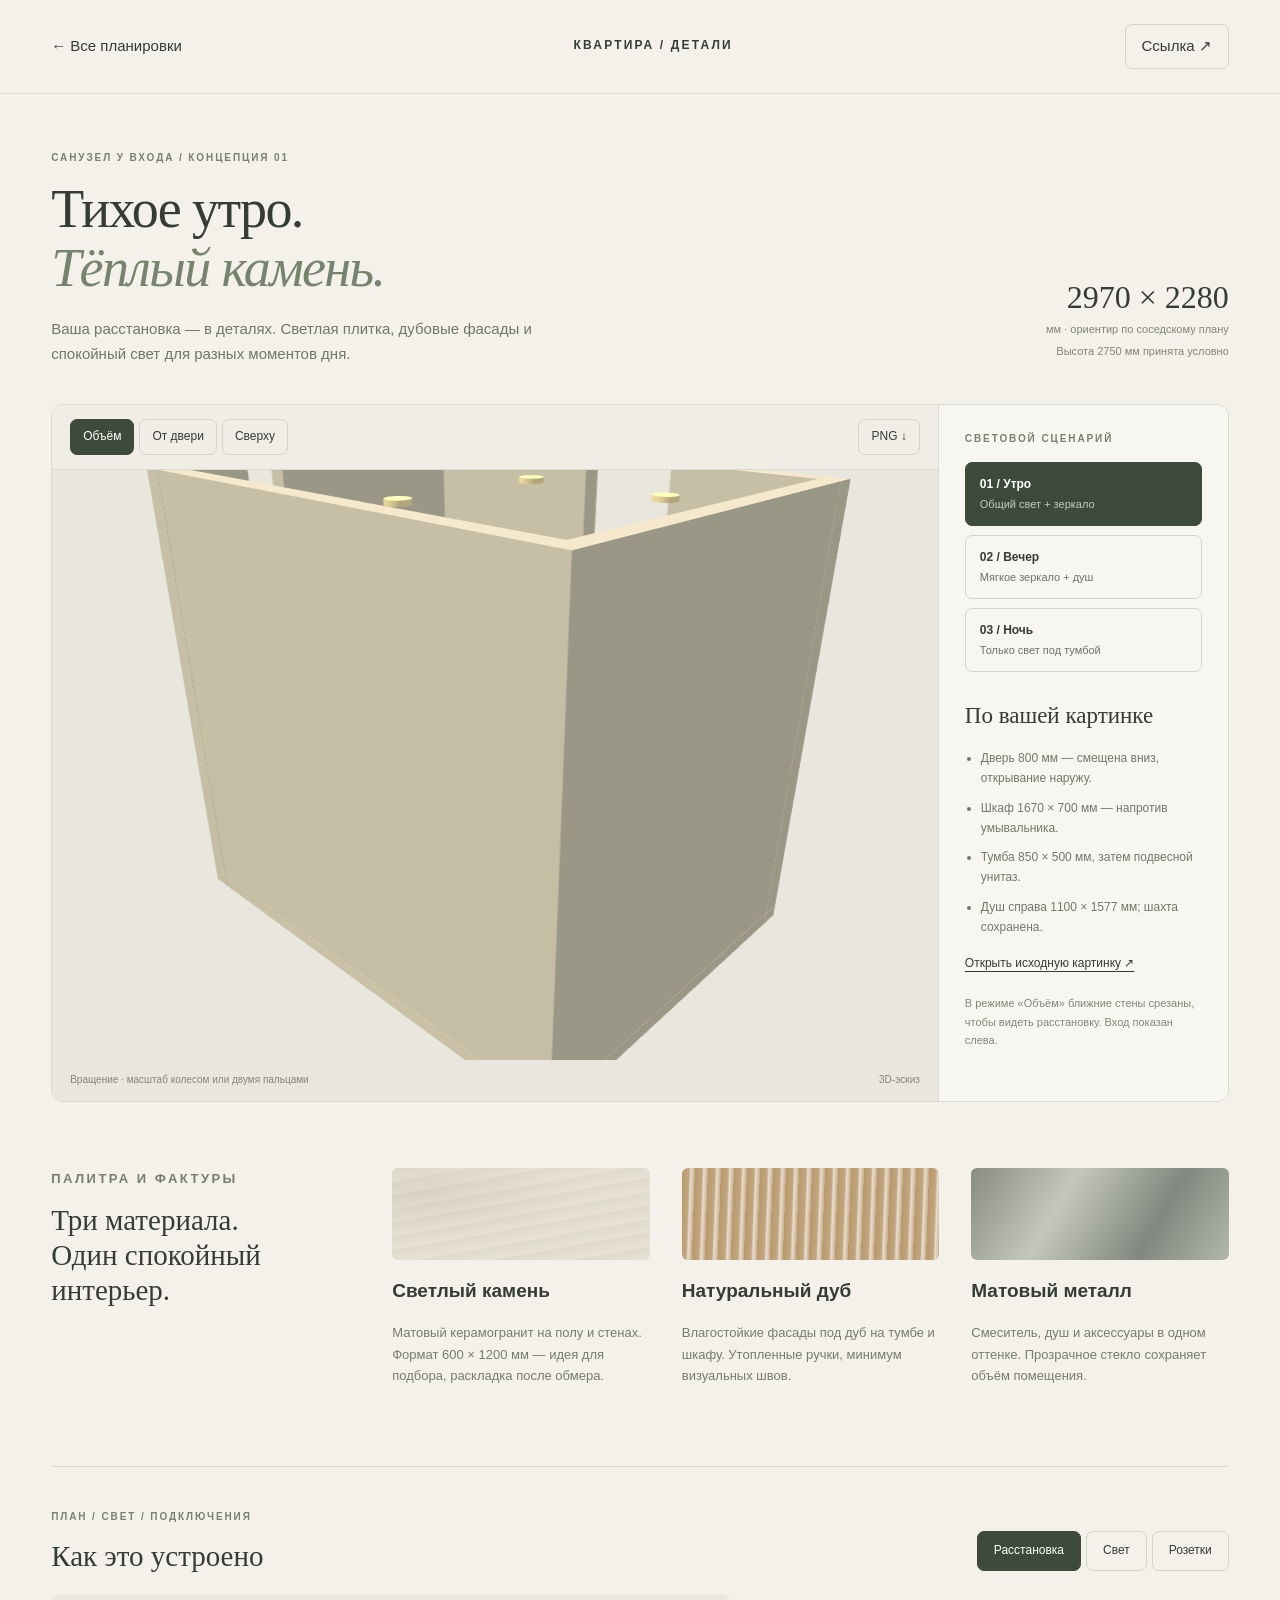
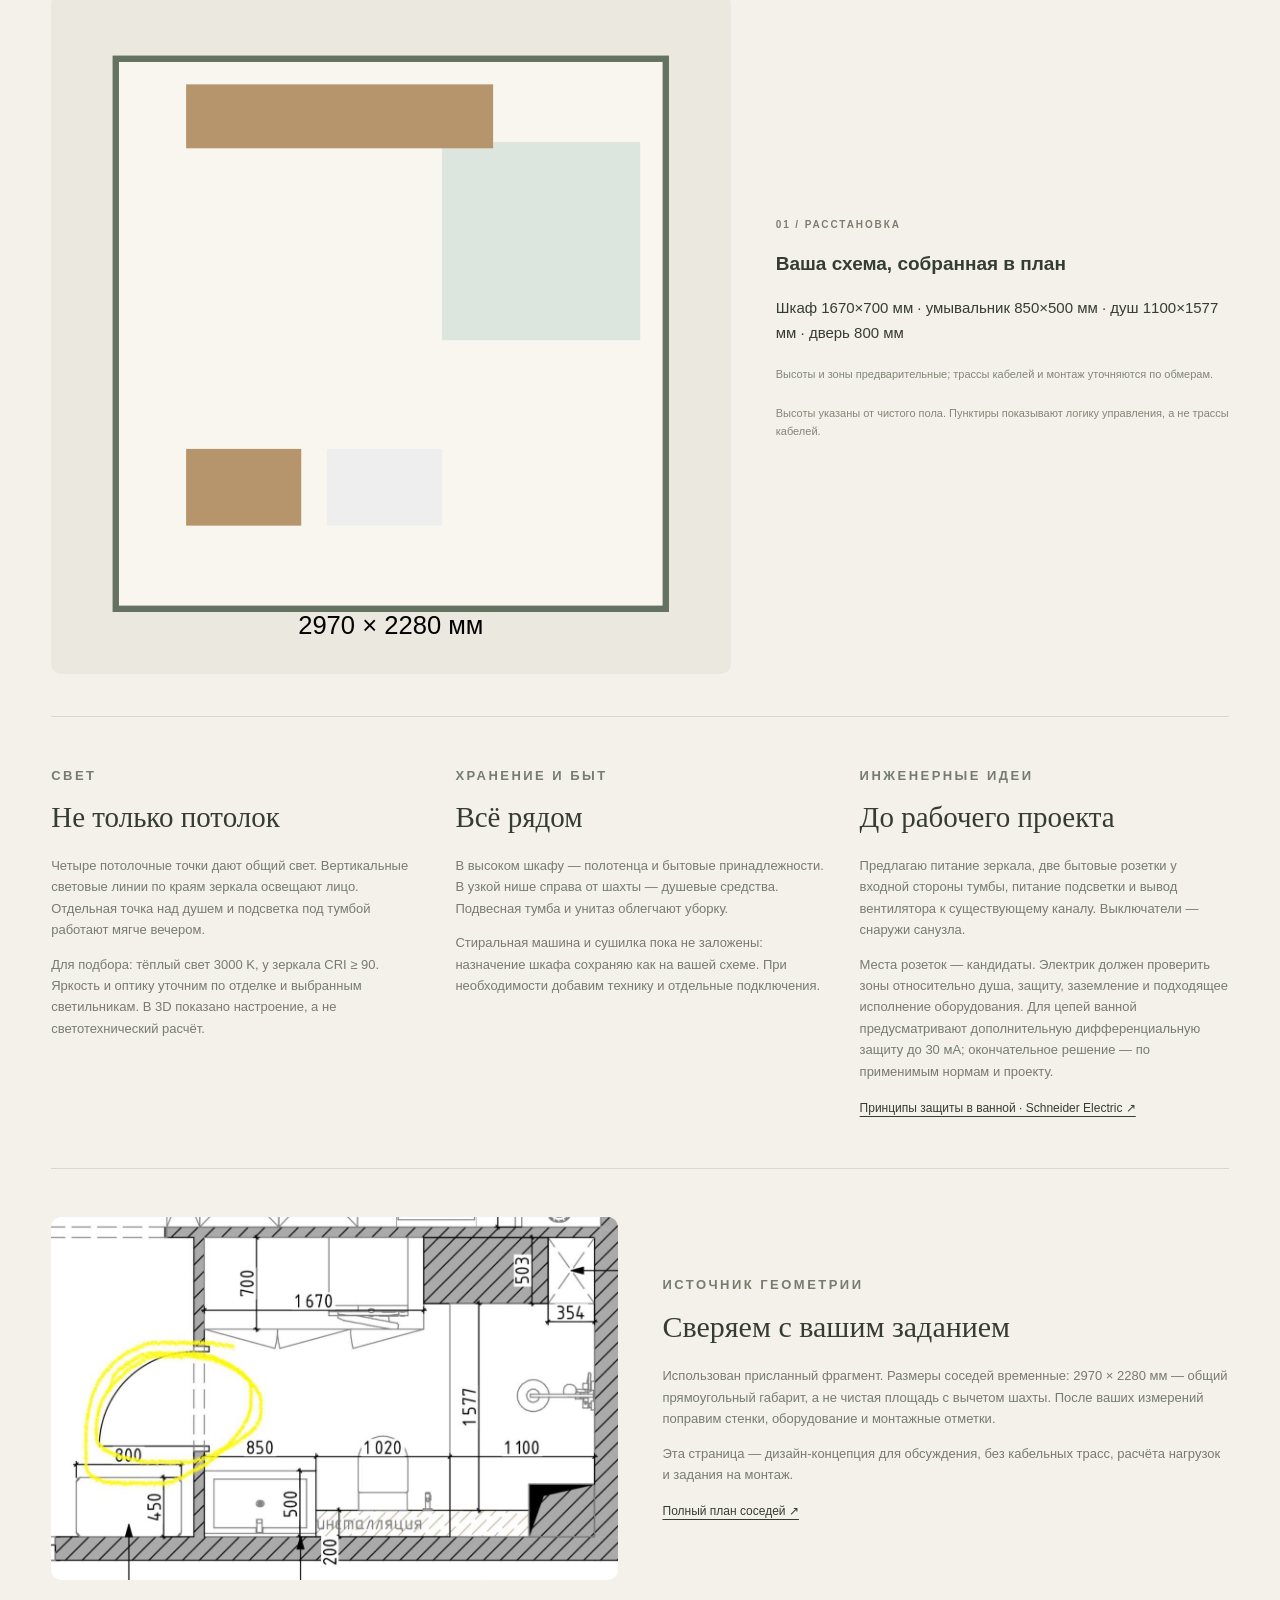
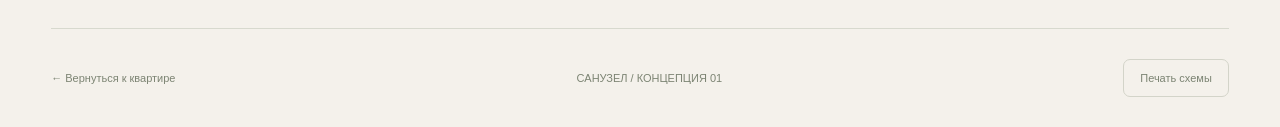
==== bathroom.html @ fef01560 "Add dedicated bathroom design and electrical concept page" ====
<!doctype html>
<html lang="ru"><head><meta charset="utf-8"><meta name="viewport" content="width=device-width,initial-scale=1"><meta name="theme-color" content="#eeeae2"><title>Санузел — дизайн и инженерные идеи</title><link rel="icon" href="assets/favicon.svg"><link rel="stylesheet" href="bathroom.css?v=1"><script type="importmap">{"imports":{"three":"./vendor/three.module.js"}}</script></head>
<body><header><a href="index.html?v=5">← Все планировки</a><a class="brand" href="bathroom.html">КВАРТИРА / ДЕТАЛИ</a><button id="share">Ссылка ↗</button></header>
<main><section class="intro"><div><p class="eyebrow">САНУЗЕЛ У ВХОДА / КОНЦЕПЦИЯ 01</p><h1>Тихое утро.<br><em>Тёплый камень.</em></h1><p class="lead">Ваша расстановка — в деталях. Светлая плитка, дубовые фасады и спокойный свет для разных моментов дня.</p></div><div class="dimensions"><strong>2970 × 2280</strong><span>мм · ориентир по соседскому плану</span><small>Высота 2750 мм принята условно</small></div></section>
<section class="studio"><div class="visual"><div class="toolbar" role="group" aria-label="Ракурс санузла"><button data-camera="iso" aria-pressed="true">Объём</button><button data-camera="door" aria-pressed="false">От двери</button><button data-camera="top" aria-pressed="false">Сверху</button><button id="snapshot">PNG ↓</button></div><div id="bath-viewer" aria-label="Интерактивная 3D-модель санузла"><p id="loading">Собираем санузел…</p></div><div class="viewer-foot"><span>Вращение · масштаб колесом или двумя пальцами</span><span>3D-эскиз</span></div></div><aside><p class="eyebrow">СВЕТОВОЙ СЦЕНАРИЙ</p><div class="scene-buttons" role="group" aria-label="Сценарий освещения"><button data-light="day" aria-pressed="true"><b>01 / Утро</b><span>Общий свет + зеркало</span></button><button data-light="relax" aria-pressed="false"><b>02 / Вечер</b><span>Мягкое зеркало + душ</span></button><button data-light="night" aria-pressed="false"><b>03 / Ночь</b><span>Только свет под тумбой</span></button></div><h2>По вашей картинке</h2><ul><li>Дверь 800 мм — смещена вниз, открывание наружу.</li><li>Шкаф 1670 × 700 мм — напротив умывальника.</li><li>Тумба 850 × 500 мм, затем подвесной унитаз.</li><li>Душ справа 1100 × 1577 мм; шахта сохранена.</li></ul><a class="text-link" href="assets/shower-reference.jpg" target="_blank" rel="noreferrer">Открыть исходную картинку ↗</a><p class="note">В режиме «Объём» ближние стены срезаны, чтобы видеть расстановку. Вход показан слева.</p></aside></section>
<section class="materials"><div><p class="eyebrow">ПАЛИТРА И ФАКТУРЫ</p><h2>Три материала.<br>Один спокойный интерьер.</h2></div><article><i class="swatch stone"></i><h3>Светлый камень</h3><p>Матовый керамогранит на полу и стенах. Формат 600 × 1200 мм — идея для подбора, раскладка после обмера.</p></article><article><i class="swatch oak"></i><h3>Натуральный дуб</h3><p>Влагостойкие фасады под дуб на тумбе и шкафу. Утопленные ручки, минимум визуальных швов.</p></article><article><i class="swatch metal"></i><h3>Матовый металл</h3><p>Смеситель, душ и аксессуары в одном оттенке. Прозрачное стекло сохраняет объём помещения.</p></article></section>
<section class="drawing-section"><div class="section-head"><div><p class="eyebrow">ПЛАН / СВЕТ / ПОДКЛЮЧЕНИЯ</p><h2>Как это устроено</h2></div><div class="tabs" role="group" aria-label="Слой плана"><button data-layer="layout" aria-pressed="true">Расстановка</button><button data-layer="light" aria-pressed="false">Свет</button><button data-layer="power" aria-pressed="false">Розетки</button></div></div><div class="drawing-grid"><div id="plan" class="plan"></div><div><p class="eyebrow" id="layer-kicker"></p><h3 id="layer-title"></h3><div id="layer-content"></div><p class="note">Высоты указаны от чистого пола. Пунктиры показывают логику управления, а не трассы кабелей.</p></div></div></section>
<section class="details-grid"><article><p class="eyebrow">СВЕТ</p><h2>Не только потолок</h2><p>Четыре потолочные точки дают общий свет. Вертикальные световые линии по краям зеркала освещают лицо. Отдельная точка над душем и подсветка под тумбой работают мягче вечером.</p><p>Для подбора: тёплый свет 3000 K, у зеркала CRI ≥ 90. Яркость и оптику уточним по отделке и выбранным светильникам. В 3D показано настроение, а не светотехнический расчёт.</p></article><article><p class="eyebrow">ХРАНЕНИЕ И БЫТ</p><h2>Всё рядом</h2><p>В высоком шкафу — полотенца и бытовые принадлежности. В узкой нише справа от шахты — душевые средства. Подвесная тумба и унитаз облегчают уборку.</p><p>Стиральная машина и сушилка пока не заложены: назначение шкафа сохраняю как на вашей схеме. При необходимости добавим технику и отдельные подключения.</p></article><article><p class="eyebrow">ИНЖЕНЕРНЫЕ ИДЕИ</p><h2>До рабочего проекта</h2><p>Предлагаю питание зеркала, две бытовые розетки у входной стороны тумбы, питание подсветки и вывод вентилятора к существующему каналу. Выключатели — снаружи санузла.</p><p>Места розеток — кандидаты. Электрик должен проверить зоны относительно душа, защиту, заземление и подходящее исполнение оборудования. Для цепей ванной предусматривают дополнительную дифференциальную защиту до 30 мА; окончательное решение — по применимым нормам и проекту.</p><a class="text-link" href="https://www.electrical-installation.org/enwiki/Bathroom_electrical_installation" target="_blank" rel="noreferrer">Принципы защиты в ванной · Schneider Electric ↗</a></article></section>
<section class="source"><img src="assets/shower-reference.jpg" alt="Исходная схема санузла с дверью слева и душем справа"><div><p class="eyebrow">ИСТОЧНИК ГЕОМЕТРИИ</p><h2>Сверяем с вашим заданием</h2><p>Использован присланный фрагмент. Размеры соседей временные: 2970 × 2280 мм — общий прямоугольный габарит, а не чистая площадь с вычетом шахты. После ваших измерений поправим стенки, оборудование и монтажные отметки.</p><p>Эта страница — дизайн-концепция для обсуждения, без кабельных трасс, расчёта нагрузок и задания на монтаж.</p><a class="text-link" href="assets/neighbour-plan.jpg" target="_blank" rel="noreferrer">Полный план соседей ↗</a></div></section>
<footer><a href="index.html?v=5">← Вернуться к квартире</a><span>САНУЗЕЛ / КОНЦЕПЦИЯ 01</span><button id="print">Печать схемы</button></footer></main><div id="status" role="status"></div><script type="module" src="bathroom.js?v=1"></script></body></html>
---- bathroom.css ----
*{box-sizing:border-box}body{margin:0;background:#f4f1eb;color:#353c34;font:15px/1.65 -apple-system,BlinkMacSystemFont,"Segoe UI",sans-serif}a{color:inherit;text-decoration:none}button{font:inherit;color:inherit;cursor:pointer;border:1px solid #d3d4c9;background:transparent;border-radius:7px;padding:9px 16px}button:hover,a:hover{color:#6f7e59}button[aria-pressed=true]{background:#3d4b3b;color:#fff;border-color:#3d4b3b}button:focus-visible,a:focus-visible{outline:3px solid #a99758;outline-offset:3px}header{padding:24px 4%;display:flex;justify-content:space-between;align-items:center;border-bottom:1px solid #ddded4;gap:14px}.brand{letter-spacing:.18em;font-size:12px;font-weight:700}main{max-width:1500px;margin:auto;padding:0 4%}.intro{display:flex;justify-content:space-between;align-items:end;padding:56px 0 38px;gap:32px}.eyebrow{font-size:10px;letter-spacing:.19em;font-weight:650;color:#7a806f;margin:0 0 14px}h1{font:54px/1.08 Georgia,serif;margin:0 0 20px;letter-spacing:-.03em}h1 em{font-weight:400;color:#76836d}h2{font:29px/1.2 Georgia,serif;margin:0 0 20px}h3{font-size:19px;line-height:1.3}.lead{max-width:540px;color:#71766b;margin:0}.dimensions{display:grid;text-align:right;gap:4px;padding-bottom:6px}.dimensions strong{font:32px Georgia,serif}.dimensions span,.dimensions small{color:#818575;font-size:11px}.studio{display:grid;grid-template-columns:minmax(0,1fr) 290px;border:1px solid #d8dbd0;border-radius:12px;overflow:hidden}.visual{min-width:0;background:#e9e6de}.toolbar{display:flex;gap:5px;padding:14px 18px;background:#efede6;border-bottom:1px solid #d8dbd0}.toolbar button{font-size:12px;padding:7px 12px}.toolbar button:last-child{margin-left:auto}#bath-viewer{height:590px;position:relative;touch-action:none}#bath-viewer canvas{width:100%;height:100%;display:block}#loading{position:absolute;inset:40% 0;text-align:center;color:#7d8173}.viewer-foot{padding:12px 18px;display:flex;justify-content:space-between;gap:15px;color:#828776;font-size:10px}aside{padding:26px;background:#f8f6f0;border-left:1px solid #d8dbd0}aside h2{font-size:23px;margin-top:30px}aside ul{padding-left:16px;font-size:12px;color:#717969}aside li{margin-bottom:10px}.scene-buttons{display:grid;gap:9px}.scene-buttons button{text-align:left;display:grid;font-size:11px;padding:12px 14px}.scene-buttons b{font-size:12px}.scene-buttons span{opacity:.7}.text-link{font-size:12px;text-decoration:underline;text-underline-offset:4px}.note{font-size:11px;color:#828777;margin-top:20px}.materials{display:grid;grid-template-columns:1.2fr repeat(3,1fr);gap:32px;padding:66px 0}.materials p,.details-grid p,.source p{color:#767c6e;font-size:13px}.swatch{display:block;height:92px;border-radius:6px}.stone{background:radial-gradient(ellipse at 10% 30%,#b5b09d33,transparent 50%),repeating-linear-gradient(170deg,#ded9ca 0,#e7e2d5 13px,#dedace 15px,#e7e2d5 27px)}.oak{background:repeating-linear-gradient(92deg,#b9986e,#c2a67e 7px,#ae8b6330 9px,#c9ae88 13px)}.metal{background:linear-gradient(120deg,#878b82,#c4c7bc 35%,#82887f 70%,#b3b7ac)}.section-head{display:flex;justify-content:space-between;align-items:center;gap:24px}.tabs{display:flex;gap:5px}.tabs button{font-size:12px}.drawing-section{border-top:1px solid #d7d9ce;padding:42px 0}.drawing-grid{display:grid;grid-template-columns:minmax(0,1.5fr) 1fr;gap:45px;align-items:center}.plan{background:#ebe8df;border-radius:10px;padding:20px}.plan svg{width:100%;height:auto;display:block}.point-list{list-style:none;padding:0}.point-list li{padding:12px 0;border-bottom:1px solid #dddcd2;font-size:12px}.point-list b{display:block;font-size:13px}.point-list small{color:#7e8575}.details-grid{display:grid;grid-template-columns:repeat(3,1fr);gap:35px;border-top:1px solid #d7d9ce;padding:48px 0}.source{display:grid;grid-template-columns:1fr 1fr;gap:45px;border-top:1px solid #d7d9ce;padding:48px 0;align-items:center}.source img{width:100%;border-radius:10px}.source h2{font-size:30px}footer{display:flex;justify-content:space-between;gap:20px;align-items:center;border-top:1px solid #d7d9ce;padding:30px 0;font-size:11px;color:#7c8473}#status{position:fixed;bottom:22px;left:50%;transform:translateX(-50%);background:#354831;color:white;padding:10px 20px;border-radius:7px;display:none;z-index:20}#status.show{display:block}@media(min-width:1450px){#bath-viewer{height:650px}}@media(max-width:950px){.studio{grid-template-columns:1fr}aside{border-left:0;border-top:1px solid #d8dbd0}.scene-buttons{grid-template-columns:repeat(3,1fr)}aside ul{columns:2}#bath-viewer{height:500px}.materials{grid-template-columns:repeat(3,1fr)}.materials>div{grid-column:1/-1}.drawing-grid{grid-template-columns:1fr;gap:22px}.details-grid{grid-template-columns:1fr}.source{gap:25px}.dimensions strong{font-size:25px}}@media(max-width:580px){header{padding:16px 5%;font-size:11px}.brand{display:none}main{padding:0 5%}.intro{display:block;padding:32px 0}h1{font-size:43px}.dimensions{text-align:left;margin-top:24px}.dimensions strong{font-size:25px}#bath-viewer{height:400px}.toolbar{padding:10px 8px;gap:4px}.toolbar button{padding:7px 9px;font-size:11px}.viewer-foot span:last-child{display:none}aside{padding:20px}.scene-buttons{gap:5px}.scene-buttons button{padding:10px 7px}.scene-buttons b{font-size:11px}.scene-buttons span{font-size:9px}aside ul{columns:1}.materials{grid-template-columns:1fr;gap:15px;padding:38px 0}.materials article{display:grid;grid-template-columns:90px 1fr;gap:0 16px}.swatch{grid-row:span 2;height:110px}.materials h3{margin:0}.materials article p{margin-top:6px}.section-head{display:block}.tabs{margin-bottom:22px}.plan{padding:0}.source{grid-template-columns:1fr}footer{flex-wrap:wrap}.details-grid{padding:30px 0}h2{font-size:27px}}@media print{header,.studio,.materials,.source,footer,.intro,.details-grid,.tabs{display:none}.drawing-section{border:0;padding:0}.drawing-grid{grid-template-columns:1fr 1fr;gap:20px}.plan{background:white}body{background:white}.section-head h2{font-size:22px}}
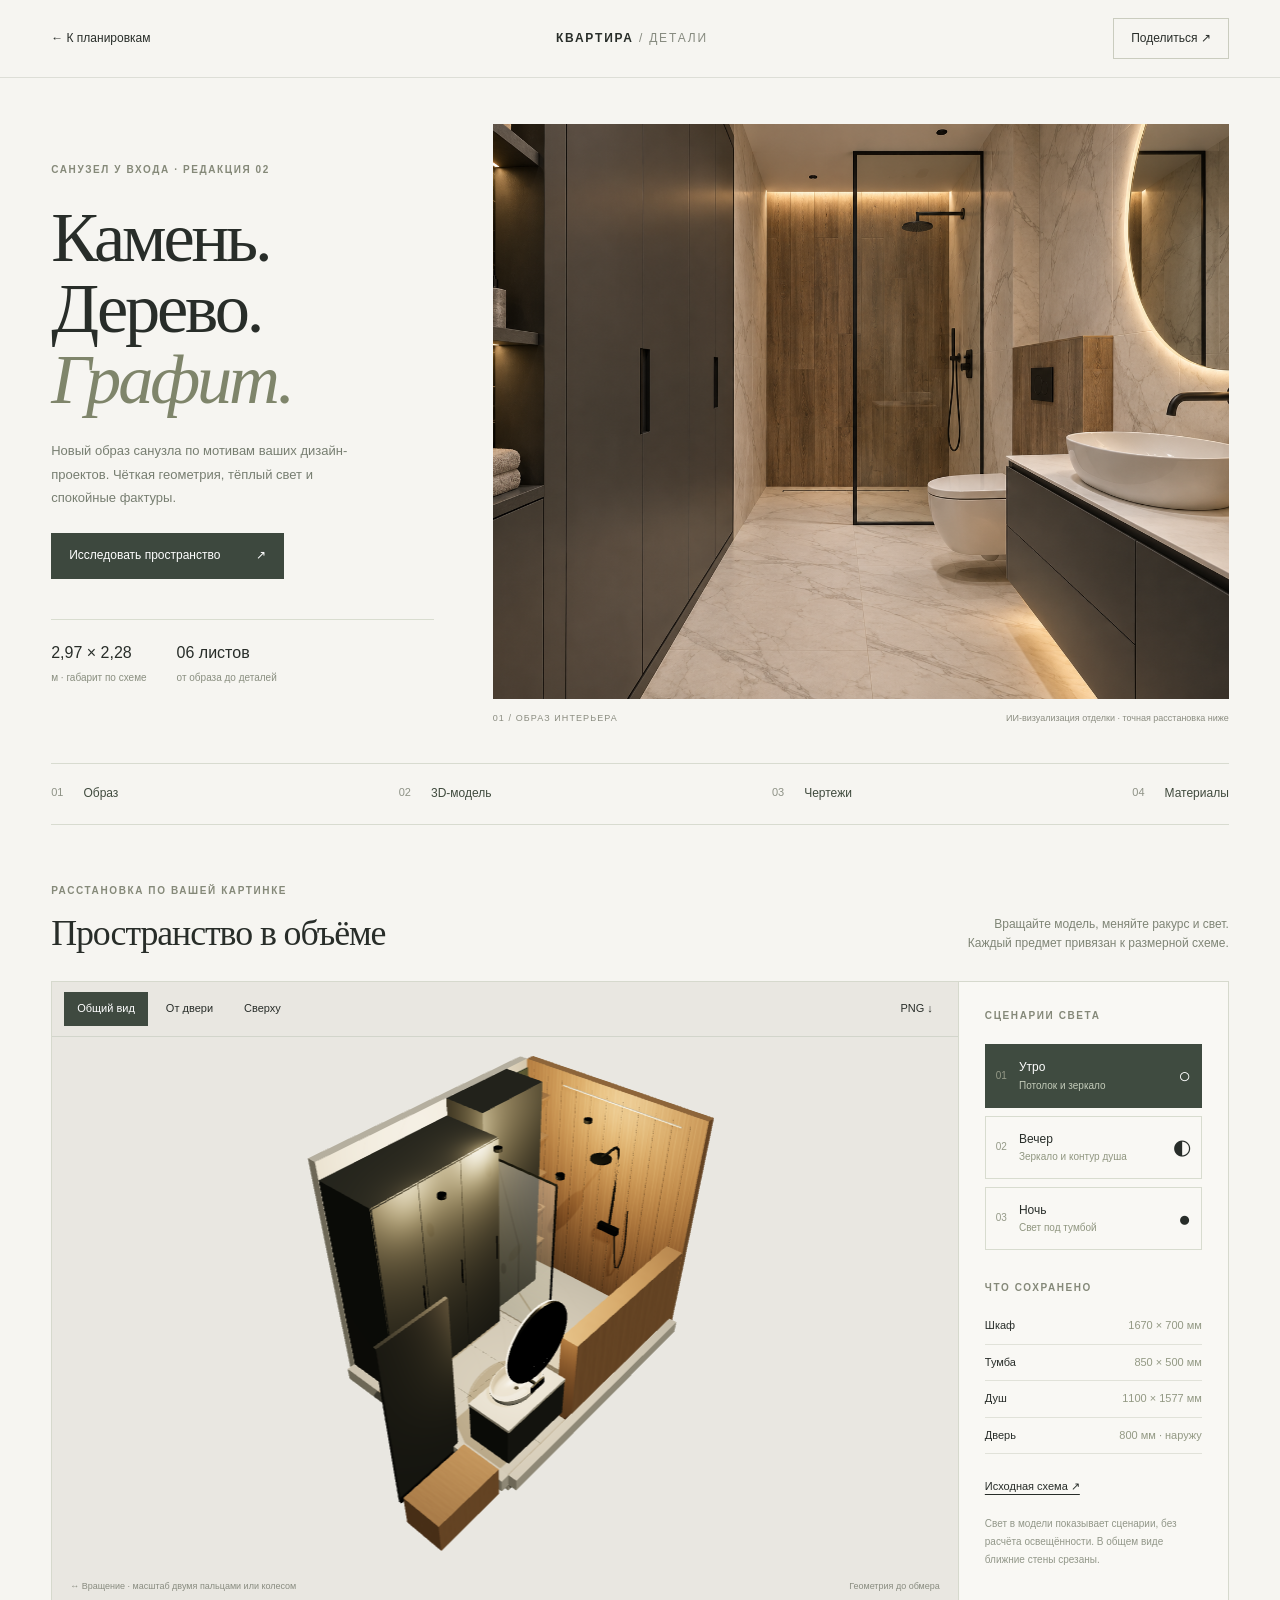
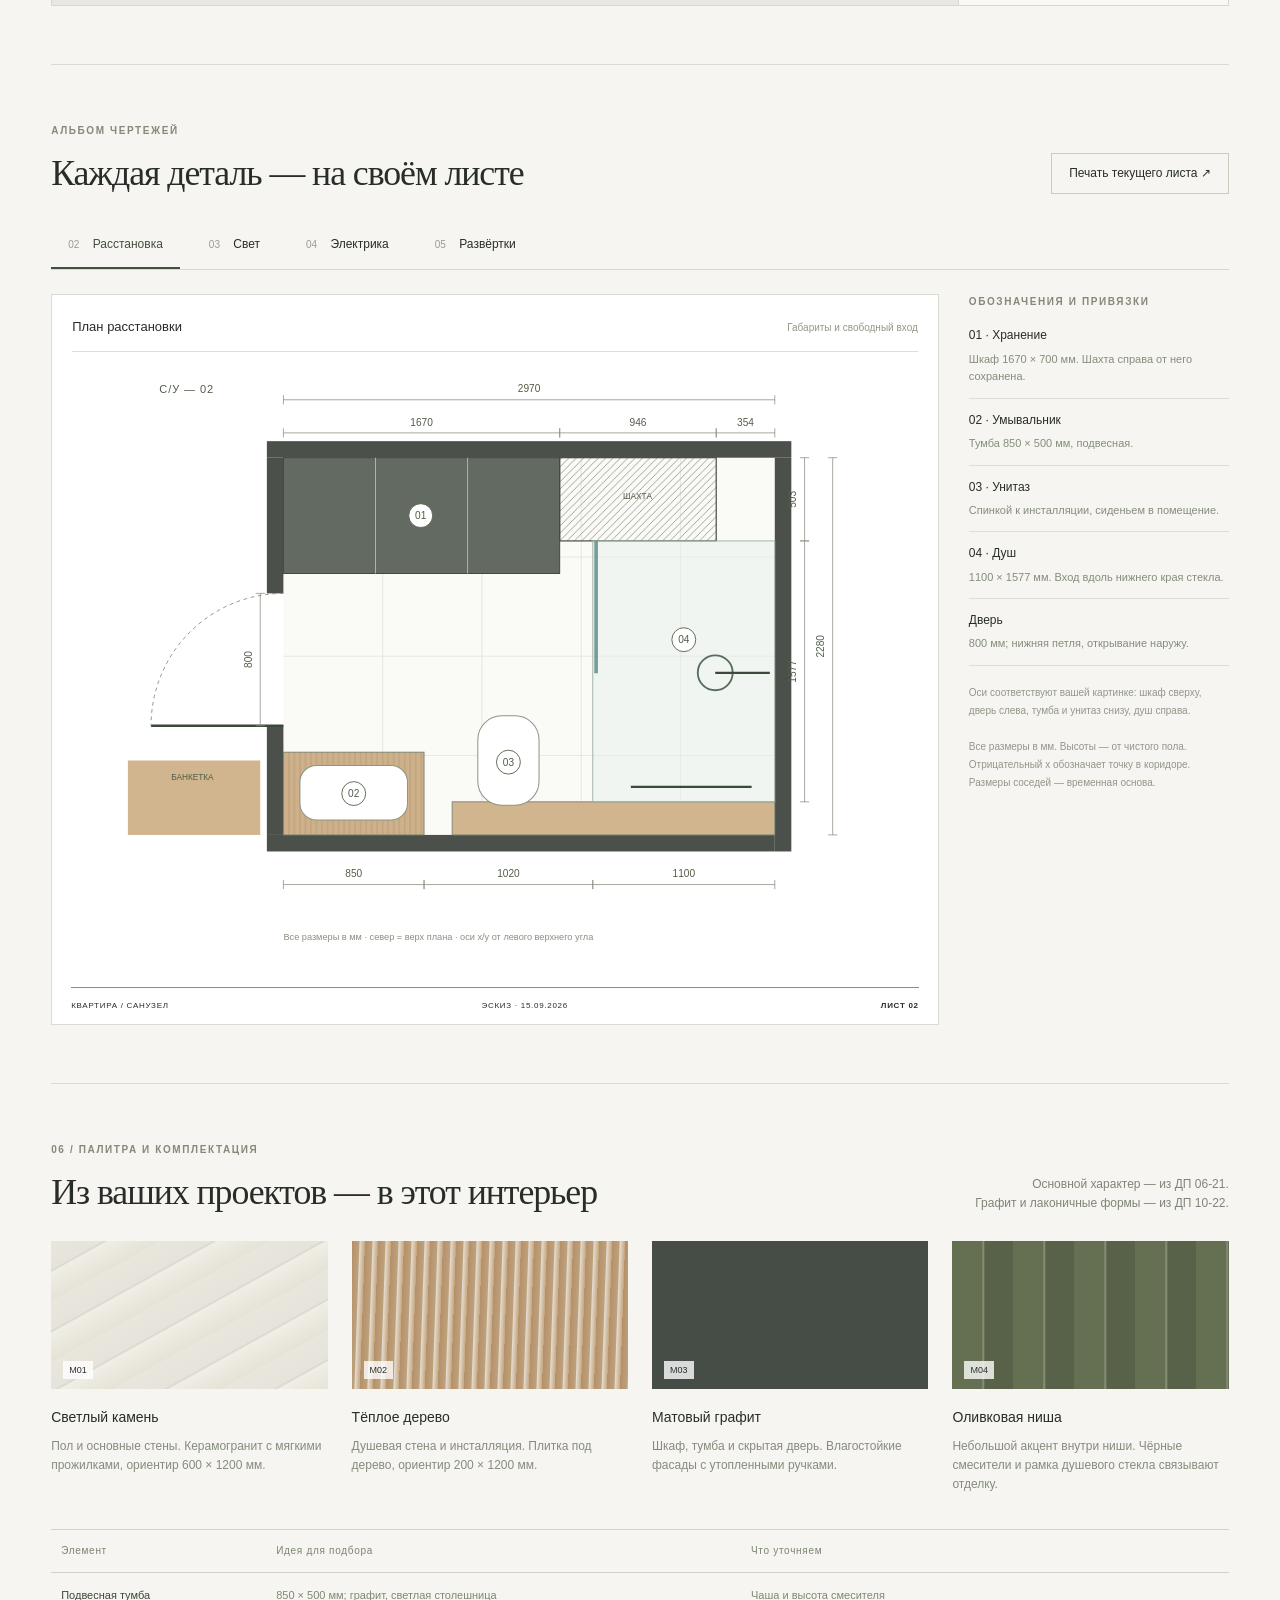
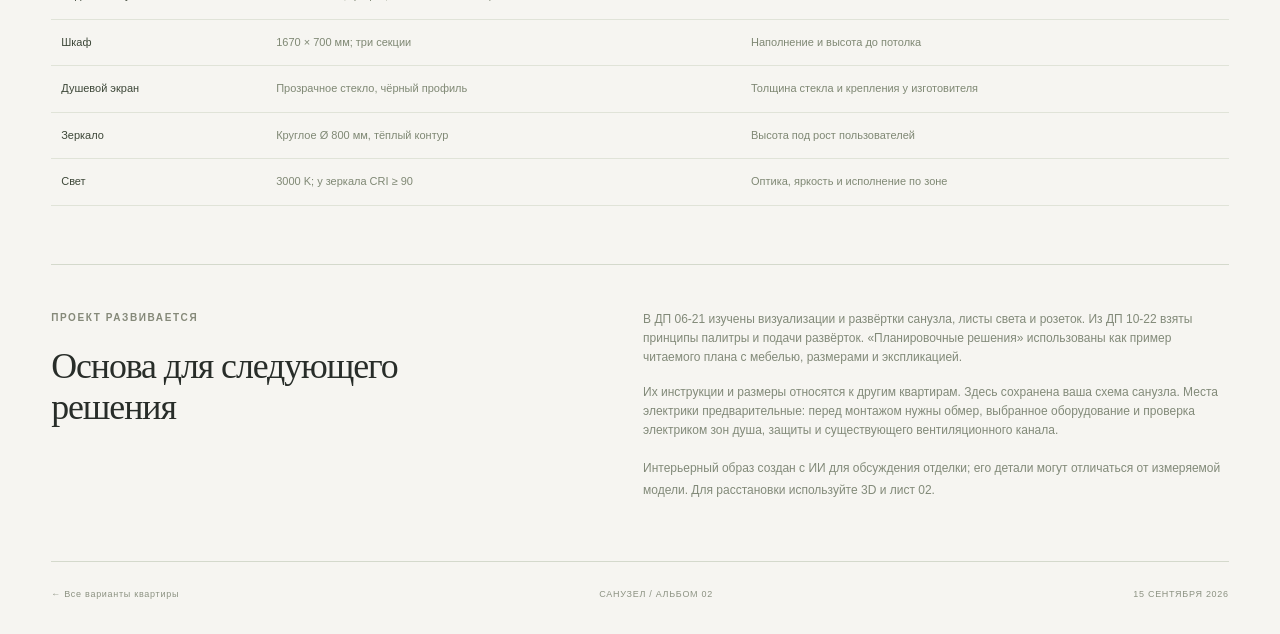
==== commit cbe23dfd: "Redesign bathroom album with 3D, lighting and electrical sheets" ====
--- a/bathroom.html
+++ b/bathroom.html
@@ -1,10 +1,14 @@
 <!doctype html>
-<html lang="ru"><head><meta charset="utf-8"><meta name="viewport" content="width=device-width,initial-scale=1"><meta name="theme-color" content="#eeeae2"><title>Санузел — дизайн и инженерные идеи</title><link rel="icon" href="assets/favicon.svg"><link rel="stylesheet" href="bathroom.css?v=1"><script type="importmap">{"imports":{"three":"./vendor/three.module.js"}}</script></head>
-<body><header><a href="index.html?v=5">← Все планировки</a><a class="brand" href="bathroom.html">КВАРТИРА / ДЕТАЛИ</a><button id="share">Ссылка ↗</button></header>
-<main><section class="intro"><div><p class="eyebrow">САНУЗЕЛ У ВХОДА / КОНЦЕПЦИЯ 01</p><h1>Тихое утро.<br><em>Тёплый камень.</em></h1><p class="lead">Ваша расстановка — в деталях. Светлая плитка, дубовые фасады и спокойный свет для разных моментов дня.</p></div><div class="dimensions"><strong>2970 × 2280</strong><span>мм · ориентир по соседскому плану</span><small>Высота 2750 мм принята условно</small></div></section>
-<section class="studio"><div class="visual"><div class="toolbar" role="group" aria-label="Ракурс санузла"><button data-camera="iso" aria-pressed="true">Объём</button><button data-camera="door" aria-pressed="false">От двери</button><button data-camera="top" aria-pressed="false">Сверху</button><button id="snapshot">PNG ↓</button></div><div id="bath-viewer" aria-label="Интерактивная 3D-модель санузла"><p id="loading">Собираем санузел…</p></div><div class="viewer-foot"><span>Вращение · масштаб колесом или двумя пальцами</span><span>3D-эскиз</span></div></div><aside><p class="eyebrow">СВЕТОВОЙ СЦЕНАРИЙ</p><div class="scene-buttons" role="group" aria-label="Сценарий освещения"><button data-light="day" aria-pressed="true"><b>01 / Утро</b><span>Общий свет + зеркало</span></button><button data-light="relax" aria-pressed="false"><b>02 / Вечер</b><span>Мягкое зеркало + душ</span></button><button data-light="night" aria-pressed="false"><b>03 / Ночь</b><span>Только свет под тумбой</span></button></div><h2>По вашей картинке</h2><ul><li>Дверь 800 мм — смещена вниз, открывание наружу.</li><li>Шкаф 1670 × 700 мм — напротив умывальника.</li><li>Тумба 850 × 500 мм, затем подвесной унитаз.</li><li>Душ справа 1100 × 1577 мм; шахта сохранена.</li></ul><a class="text-link" href="assets/shower-reference.jpg" target="_blank" rel="noreferrer">Открыть исходную картинку ↗</a><p class="note">В режиме «Объём» ближние стены срезаны, чтобы видеть расстановку. Вход показан слева.</p></aside></section>
-<section class="materials"><div><p class="eyebrow">ПАЛИТРА И ФАКТУРЫ</p><h2>Три материала.<br>Один спокойный интерьер.</h2></div><article><i class="swatch stone"></i><h3>Светлый камень</h3><p>Матовый керамогранит на полу и стенах. Формат 600 × 1200 мм — идея для подбора, раскладка после обмера.</p></article><article><i class="swatch oak"></i><h3>Натуральный дуб</h3><p>Влагостойкие фасады под дуб на тумбе и шкафу. Утопленные ручки, минимум визуальных швов.</p></article><article><i class="swatch metal"></i><h3>Матовый металл</h3><p>Смеситель, душ и аксессуары в одном оттенке. Прозрачное стекло сохраняет объём помещения.</p></article></section>
-<section class="drawing-section"><div class="section-head"><div><p class="eyebrow">ПЛАН / СВЕТ / ПОДКЛЮЧЕНИЯ</p><h2>Как это устроено</h2></div><div class="tabs" role="group" aria-label="Слой плана"><button data-layer="layout" aria-pressed="true">Расстановка</button><button data-layer="light" aria-pressed="false">Свет</button><button data-layer="power" aria-pressed="false">Розетки</button></div></div><div class="drawing-grid"><div id="plan" class="plan"></div><div><p class="eyebrow" id="layer-kicker"></p><h3 id="layer-title"></h3><div id="layer-content"></div><p class="note">Высоты указаны от чистого пола. Пунктиры показывают логику управления, а не трассы кабелей.</p></div></div></section>
-<section class="details-grid"><article><p class="eyebrow">СВЕТ</p><h2>Не только потолок</h2><p>Четыре потолочные точки дают общий свет. Вертикальные световые линии по краям зеркала освещают лицо. Отдельная точка над душем и подсветка под тумбой работают мягче вечером.</p><p>Для подбора: тёплый свет 3000 K, у зеркала CRI ≥ 90. Яркость и оптику уточним по отделке и выбранным светильникам. В 3D показано настроение, а не светотехнический расчёт.</p></article><article><p class="eyebrow">ХРАНЕНИЕ И БЫТ</p><h2>Всё рядом</h2><p>В высоком шкафу — полотенца и бытовые принадлежности. В узкой нише справа от шахты — душевые средства. Подвесная тумба и унитаз облегчают уборку.</p><p>Стиральная машина и сушилка пока не заложены: назначение шкафа сохраняю как на вашей схеме. При необходимости добавим технику и отдельные подключения.</p></article><article><p class="eyebrow">ИНЖЕНЕРНЫЕ ИДЕИ</p><h2>До рабочего проекта</h2><p>Предлагаю питание зеркала, две бытовые розетки у входной стороны тумбы, питание подсветки и вывод вентилятора к существующему каналу. Выключатели — снаружи санузла.</p><p>Места розеток — кандидаты. Электрик должен проверить зоны относительно душа, защиту, заземление и подходящее исполнение оборудования. Для цепей ванной предусматривают дополнительную дифференциальную защиту до 30 мА; окончательное решение — по применимым нормам и проекту.</p><a class="text-link" href="https://www.electrical-installation.org/enwiki/Bathroom_electrical_installation" target="_blank" rel="noreferrer">Принципы защиты в ванной · Schneider Electric ↗</a></article></section>
-<section class="source"><img src="assets/shower-reference.jpg" alt="Исходная схема санузла с дверью слева и душем справа"><div><p class="eyebrow">ИСТОЧНИК ГЕОМЕТРИИ</p><h2>Сверяем с вашим заданием</h2><p>Использован присланный фрагмент. Размеры соседей временные: 2970 × 2280 мм — общий прямоугольный габарит, а не чистая площадь с вычетом шахты. После ваших измерений поправим стенки, оборудование и монтажные отметки.</p><p>Эта страница — дизайн-концепция для обсуждения, без кабельных трасс, расчёта нагрузок и задания на монтаж.</p><a class="text-link" href="assets/neighbour-plan.jpg" target="_blank" rel="noreferrer">Полный план соседей ↗</a></div></section>
-<footer><a href="index.html?v=5">← Вернуться к квартире</a><span>САНУЗЕЛ / КОНЦЕПЦИЯ 01</span><button id="print">Печать схемы</button></footer></main><div id="status" role="status"></div><script type="module" src="bathroom.js?v=1"></script></body></html>
+<html lang="ru"><head><meta charset="utf-8"><meta name="viewport" content="width=device-width,initial-scale=1"><meta name="theme-color" content="#f6f5f1"><title>Санузел · альбом интерьера</title><link rel="icon" href="assets/favicon.svg"><link rel="stylesheet" href="bathroom.css?v=2"><script type="importmap">{"imports":{"three":"./vendor/three.module.js"}}</script></head>
+<body>
+<header><a class="back" href="index.html?v=5">← К планировкам</a><a class="brand" href="bathroom.html?v=2">КВАРТИРА <span>/ ДЕТАЛИ</span></a><button id="share" class="outline">Поделиться ↗</button></header>
+<main>
+<section class="hero" id="design"><div class="hero-copy"><p class="eyebrow">САНУЗЕЛ У ВХОДА · РЕДАКЦИЯ 02</p><h1>Камень.<br>Дерево.<br><em>Графит.</em></h1><p class="lead">Новый образ санузла по мотивам ваших дизайн-проектов. Чёткая геометрия, тёплый свет и спокойные фактуры.</p><a href="#model" class="primary">Исследовать пространство <span>↗</span></a><div class="hero-facts"><div><strong>2,97 × 2,28</strong><small>м · габарит по схеме</small></div><div><strong>06 листов</strong><small>от образа до деталей</small></div></div></div><figure class="hero-image"><img src="assets/bathroom-concept-v2.png" alt="Интерьерный образ: графитовый шкаф слева, раковина и унитаз справа, душевая с деревянной отделкой в глубине" fetchpriority="high"><figcaption><b>01 / ОБРАЗ ИНТЕРЬЕРА</b><span>ИИ-визуализация отделки · точная расстановка ниже</span></figcaption></figure></section>
+<nav class="chapter-nav" aria-label="Разделы альбома"><a href="#design">01 <span>Образ</span></a><a href="#model">02 <span>3D-модель</span></a><a href="#drawings">03 <span>Чертежи</span></a><a href="#materials">04 <span>Материалы</span></a></nav>
+<section id="model" class="model-section"><div class="section-heading"><div><p class="eyebrow">РАССТАНОВКА ПО ВАШЕЙ КАРТИНКЕ</p><h2>Пространство в объёме</h2></div><p>Вращайте модель, меняйте ракурс и свет.<br>Каждый предмет привязан к размерной схеме.</p></div>
+<div class="studio"><div class="model-main"><div class="toolbar" role="group" aria-label="Ракурс модели"><button data-view="iso" aria-pressed="true">Общий вид</button><button data-view="door" aria-pressed="false">От двери</button><button data-view="top" aria-pressed="false">Сверху</button><button id="snapshot" class="save">PNG ↓</button></div><div id="bath-viewer"><p id="loading">Загружаем модель…</p></div><div class="model-caption"><span>↔ Вращение · масштаб двумя пальцами или колесом</span><span>Геометрия до обмера</span></div></div><aside><p class="eyebrow">СЦЕНАРИИ СВЕТА</p><div class="light-controls" role="group" aria-label="Освещение"><button data-light="day" aria-pressed="true"><span>01</span><div><b>Утро</b><small>Потолок и зеркало</small></div><i>○</i></button><button data-light="evening" aria-pressed="false"><span>02</span><div><b>Вечер</b><small>Зеркало и контур душа</small></div><i>◐</i></button><button data-light="night" aria-pressed="false"><span>03</span><div><b>Ночь</b><small>Свет под тумбой</small></div><i>●</i></button></div><div class="layout-key"><p class="eyebrow">ЧТО СОХРАНЕНО</p><p><b>Шкаф</b><span>1670 × 700 мм</span></p><p><b>Тумба</b><span>850 × 500 мм</span></p><p><b>Душ</b><span>1100 × 1577 мм</span></p><p><b>Дверь</b><span>800 мм · наружу</span></p></div><a href="assets/shower-reference.jpg" target="_blank" rel="noreferrer" class="text-link">Исходная схема ↗</a><p class="note">Свет в модели показывает сценарии, без расчёта освещённости. В общем виде ближние стены срезаны.</p></aside></div></section>
+<section id="drawings" class="drawings-section"><div class="section-heading"><div><p class="eyebrow">АЛЬБОМ ЧЕРТЕЖЕЙ</p><h2>Каждая деталь — на своём листе</h2></div><button id="print" class="outline">Печать текущего листа ↗</button></div><div class="sheet-tabs" role="group" aria-label="Лист проекта"><button data-sheet="layout" aria-pressed="true"><span>02</span> Расстановка</button><button data-sheet="light" aria-pressed="false"><span>03</span> Свет</button><button data-sheet="power" aria-pressed="false"><span>04</span> Электрика</button><button data-sheet="elevation" aria-pressed="false"><span>05</span> Развёртки</button></div><div class="sheet-layout"><article class="drawing-paper"><div class="paper-title"><b id="sheet-title">План расстановки</b><span id="sheet-subtitle"></span></div><div id="drawing"></div><div class="titleblock"><span>КВАРТИРА / САНУЗЕЛ</span><span>ЭСКИЗ · 15.09.2026</span><b id="sheet-number">ЛИСТ 02</b></div></article><div class="sheet-notes"><p class="eyebrow">ОБОЗНАЧЕНИЯ И ПРИВЯЗКИ</p><div id="sheet-items"></div><p id="sheet-note" class="note"></p><p class="note">Все размеры в мм. Высоты — от чистого пола. Отрицательный x обозначает точку в коридоре. Размеры соседей — временная основа.</p></div></div></section>
+<section id="materials" class="material-section"><div class="section-heading"><div><p class="eyebrow">06 / ПАЛИТРА И КОМПЛЕКТАЦИЯ</p><h2>Из ваших проектов — в этот интерьер</h2></div><p>Основной характер — из ДП 06‑21.<br>Графит и лаконичные формы — из ДП 10‑22.</p></div><div class="material-grid"><article><div class="swatch marble"><span>М01</span></div><h3>Светлый камень</h3><p>Пол и основные стены. Керамогранит с мягкими прожилками, ориентир 600 × 1200 мм.</p></article><article><div class="swatch timber"><span>М02</span></div><h3>Тёплое дерево</h3><p>Душевая стена и инсталляция. Плитка под дерево, ориентир 200 × 1200 мм.</p></article><article><div class="swatch charcoal"><span>М03</span></div><h3>Матовый графит</h3><p>Шкаф, тумба и скрытая дверь. Влагостойкие фасады с утопленными ручками.</p></article><article><div class="swatch olive"><span>М04</span></div><h3>Оливковая ниша</h3><p>Небольшой акцент внутри ниши. Чёрные смесители и рамка душевого стекла связывают отделку.</p></article></div><div class="spec-wrap"><table><thead><tr><th>Элемент</th><th>Идея для подбора</th><th>Что уточняем</th></tr></thead><tbody><tr><td>Подвесная тумба</td><td>850 × 500 мм; графит, светлая столешница</td><td>Чаша и высота смесителя</td></tr><tr><td>Шкаф</td><td>1670 × 700 мм; три секции</td><td>Наполнение и высота до потолка</td></tr><tr><td>Душевой экран</td><td>Прозрачное стекло, чёрный профиль</td><td>Толщина стекла и крепления у изготовителя</td></tr><tr><td>Зеркало</td><td>Круглое Ø 800 мм, тёплый контур</td><td>Высота под рост пользователей</td></tr><tr><td>Свет</td><td>3000 K; у зеркала CRI ≥ 90</td><td>Оптика, яркость и исполнение по зоне</td></tr></tbody></table></div></section>
+<section class="project-note"><div><p class="eyebrow">ПРОЕКТ РАЗВИВАЕТСЯ</p><h2>Основа для следующего решения</h2></div><div><p>В ДП 06‑21 изучены визуализации и развёртки санузла, листы света и розеток. Из ДП 10‑22 взяты принципы палитры и подачи развёрток. «Планировочные решения» использованы как пример читаемого плана с мебелью, размерами и экспликацией.</p><p>Их инструкции и размеры относятся к другим квартирам. Здесь сохранена ваша схема санузла. Места электрики предварительные: перед монтажом нужны обмер, выбранное оборудование и проверка электриком зон душа, защиты и существующего вентиляционного канала.</p><p class="note">Интерьерный образ создан с ИИ для обсуждения отделки; его детали могут отличаться от измеряемой модели. Для расстановки используйте 3D и лист 02.</p></div></section>
+<footer><a href="index.html?v=5">← Все варианты квартиры</a><span>САНУЗЕЛ / АЛЬБОМ 02</span><span>15 СЕНТЯБРЯ 2026</span></footer>
+</main><div id="toast" role="status" aria-live="polite"></div><script type="module" src="bathroom.js?v=2"></script></body></html>
--- a/bathroom.css
+++ b/bathroom.css
@@ -1 +1,6 @@
-*{box-sizing:border-box}body{margin:0;background:#f4f1eb;color:#353c34;font:15px/1.65 -apple-system,BlinkMacSystemFont,"Segoe UI",sans-serif}a{color:inherit;text-decoration:none}button{font:inherit;color:inherit;cursor:pointer;border:1px solid #d3d4c9;background:transparent;border-radius:7px;padding:9px 16px}button:hover,a:hover{color:#6f7e59}button[aria-pressed=true]{background:#3d4b3b;color:#fff;border-color:#3d4b3b}button:focus-visible,a:focus-visible{outline:3px solid #a99758;outline-offset:3px}header{padding:24px 4%;display:flex;justify-content:space-between;align-items:center;border-bottom:1px solid #ddded4;gap:14px}.brand{letter-spacing:.18em;font-size:12px;font-weight:700}main{max-width:1500px;margin:auto;padding:0 4%}.intro{display:flex;justify-content:space-between;align-items:end;padding:56px 0 38px;gap:32px}.eyebrow{font-size:10px;letter-spacing:.19em;font-weight:650;color:#7a806f;margin:0 0 14px}h1{font:54px/1.08 Georgia,serif;margin:0 0 20px;letter-spacing:-.03em}h1 em{font-weight:400;color:#76836d}h2{font:29px/1.2 Georgia,serif;margin:0 0 20px}h3{font-size:19px;line-height:1.3}.lead{max-width:540px;color:#71766b;margin:0}.dimensions{display:grid;text-align:right;gap:4px;padding-bottom:6px}.dimensions strong{font:32px Georgia,serif}.dimensions span,.dimensions small{color:#818575;font-size:11px}.studio{display:grid;grid-template-columns:minmax(0,1fr) 290px;border:1px solid #d8dbd0;border-radius:12px;overflow:hidden}.visual{min-width:0;background:#e9e6de}.toolbar{display:flex;gap:5px;padding:14px 18px;background:#efede6;border-bottom:1px solid #d8dbd0}.toolbar button{font-size:12px;padding:7px 12px}.toolbar button:last-child{margin-left:auto}#bath-viewer{height:590px;position:relative;touch-action:none}#bath-viewer canvas{width:100%;height:100%;display:block}#loading{position:absolute;inset:40% 0;text-align:center;color:#7d8173}.viewer-foot{padding:12px 18px;display:flex;justify-content:space-between;gap:15px;color:#828776;font-size:10px}aside{padding:26px;background:#f8f6f0;border-left:1px solid #d8dbd0}aside h2{font-size:23px;margin-top:30px}aside ul{padding-left:16px;font-size:12px;color:#717969}aside li{margin-bottom:10px}.scene-buttons{display:grid;gap:9px}.scene-buttons button{text-align:left;display:grid;font-size:11px;padding:12px 14px}.scene-buttons b{font-size:12px}.scene-buttons span{opacity:.7}.text-link{font-size:12px;text-decoration:underline;text-underline-offset:4px}.note{font-size:11px;color:#828777;margin-top:20px}.materials{display:grid;grid-template-columns:1.2fr repeat(3,1fr);gap:32px;padding:66px 0}.materials p,.details-grid p,.source p{color:#767c6e;font-size:13px}.swatch{display:block;height:92px;border-radius:6px}.stone{background:radial-gradient(ellipse at 10% 30%,#b5b09d33,transparent 50%),repeating-linear-gradient(170deg,#ded9ca 0,#e7e2d5 13px,#dedace 15px,#e7e2d5 27px)}.oak{background:repeating-linear-gradient(92deg,#b9986e,#c2a67e 7px,#ae8b6330 9px,#c9ae88 13px)}.metal{background:linear-gradient(120deg,#878b82,#c4c7bc 35%,#82887f 70%,#b3b7ac)}.section-head{display:flex;justify-content:space-between;align-items:center;gap:24px}.tabs{display:flex;gap:5px}.tabs button{font-size:12px}.drawing-section{border-top:1px solid #d7d9ce;padding:42px 0}.drawing-grid{display:grid;grid-template-columns:minmax(0,1.5fr) 1fr;gap:45px;align-items:center}.plan{background:#ebe8df;border-radius:10px;padding:20px}.plan svg{width:100%;height:auto;display:block}.point-list{list-style:none;padding:0}.point-list li{padding:12px 0;border-bottom:1px solid #dddcd2;font-size:12px}.point-list b{display:block;font-size:13px}.point-list small{color:#7e8575}.details-grid{display:grid;grid-template-columns:repeat(3,1fr);gap:35px;border-top:1px solid #d7d9ce;padding:48px 0}.source{display:grid;grid-template-columns:1fr 1fr;gap:45px;border-top:1px solid #d7d9ce;padding:48px 0;align-items:center}.source img{width:100%;border-radius:10px}.source h2{font-size:30px}footer{display:flex;justify-content:space-between;gap:20px;align-items:center;border-top:1px solid #d7d9ce;padding:30px 0;font-size:11px;color:#7c8473}#status{position:fixed;bottom:22px;left:50%;transform:translateX(-50%);background:#354831;color:white;padding:10px 20px;border-radius:7px;display:none;z-index:20}#status.show{display:block}@media(min-width:1450px){#bath-viewer{height:650px}}@media(max-width:950px){.studio{grid-template-columns:1fr}aside{border-left:0;border-top:1px solid #d8dbd0}.scene-buttons{grid-template-columns:repeat(3,1fr)}aside ul{columns:2}#bath-viewer{height:500px}.materials{grid-template-columns:repeat(3,1fr)}.materials>div{grid-column:1/-1}.drawing-grid{grid-template-columns:1fr;gap:22px}.details-grid{grid-template-columns:1fr}.source{gap:25px}.dimensions strong{font-size:25px}}@media(max-width:580px){header{padding:16px 5%;font-size:11px}.brand{display:none}main{padding:0 5%}.intro{display:block;padding:32px 0}h1{font-size:43px}.dimensions{text-align:left;margin-top:24px}.dimensions strong{font-size:25px}#bath-viewer{height:400px}.toolbar{padding:10px 8px;gap:4px}.toolbar button{padding:7px 9px;font-size:11px}.viewer-foot span:last-child{display:none}aside{padding:20px}.scene-buttons{gap:5px}.scene-buttons button{padding:10px 7px}.scene-buttons b{font-size:11px}.scene-buttons span{font-size:9px}aside ul{columns:1}.materials{grid-template-columns:1fr;gap:15px;padding:38px 0}.materials article{display:grid;grid-template-columns:90px 1fr;gap:0 16px}.swatch{grid-row:span 2;height:110px}.materials h3{margin:0}.materials article p{margin-top:6px}.section-head{display:block}.tabs{margin-bottom:22px}.plan{padding:0}.source{grid-template-columns:1fr}footer{flex-wrap:wrap}.details-grid{padding:30px 0}h2{font-size:27px}}@media print{header,.studio,.materials,.source,footer,.intro,.details-grid,.tabs{display:none}.drawing-section{border:0;padding:0}.drawing-grid{grid-template-columns:1fr 1fr;gap:20px}.plan{background:white}body{background:white}.section-head h2{font-size:22px}}
+*{box-sizing:border-box}html{scroll-behavior:smooth;scroll-padding-top:85px}body{margin:0;background:#f6f5f1;color:#282d29;font:14px/1.6 -apple-system,BlinkMacSystemFont,'Segoe UI',sans-serif}button,a{-webkit-tap-highlight-color:transparent}a{color:inherit;text-decoration:none}button{font:inherit;color:inherit;cursor:pointer}button:focus-visible,a:focus-visible{outline:3px solid #9a7d4f;outline-offset:4px}header{height:78px;padding:0 4%;display:flex;align-items:center;justify-content:space-between;gap:20px;border-bottom:1px solid #ddded7}.brand{font-weight:700;letter-spacing:.15em;font-size:12px}.brand span{font-weight:400;color:#878b80}.back{font-size:12px}.outline{background:none;border:1px solid #caccbf;padding:10px 17px;font-size:12px}.outline:hover{background:#eeeee5}main{max-width:1600px;margin:auto;padding:0 4%}h1,h2,h3,p,figure{margin:0}h1,h2{font-family:Georgia,'Times New Roman',serif;font-weight:400}h1{font-size:clamp(54px,5.5vw,86px);line-height:1.01;letter-spacing:-.045em}h1 em{color:#7f856b;font-weight:400}h2{font-size:clamp(28px,2.8vw,40px);line-height:1.14;letter-spacing:-.03em}.eyebrow{font-size:10px;letter-spacing:.16em;font-weight:600;color:#858979;margin-bottom:20px}.hero{display:grid;grid-template-columns:.78fr 1.5fr;gap:5%;padding:46px 0 38px;align-items:center}.hero .eyebrow{margin-bottom:24px}.lead{font-size:13px;color:#777e71;max-width:310px;margin:24px 0;line-height:1.8}.primary{display:inline-flex;gap:36px;background:#3d483e;color:#fff;padding:13px 18px;font-size:12px}.primary:hover{background:#59654f}.hero-facts{display:flex;gap:30px;margin-top:40px;padding-top:20px;border-top:1px solid #d9ddd0}.hero-facts strong{display:block;font-size:16px;font-weight:500}.hero-facts small{font-size:10px;color:#8a8f80}.hero-image{position:relative}.hero-image img{width:100%;aspect-ratio:1.28;object-fit:cover;display:block}.hero-image figcaption{display:flex;justify-content:space-between;gap:14px;padding:12px 0 0;font-size:9px;color:#8b8d81}.hero-image figcaption b{font-weight:500;letter-spacing:.12em}.chapter-nav{display:flex;justify-content:space-between;border-block:1px solid #d8dbd0;padding:20px 0;gap:20px;font-size:11px;color:#8e9286}.chapter-nav a{display:flex;gap:20px}.chapter-nav span{font-size:12px;color:#404b3e}.section-heading{display:flex;align-items:end;justify-content:space-between;gap:24px;margin-bottom:28px}.section-heading .eyebrow{margin-bottom:14px}.section-heading>p{font-size:12px;color:#7f8576;text-align:right}.model-section,.drawings-section,.material-section{padding:58px 0;scroll-margin-top:20px}.studio{display:grid;grid-template-columns:minmax(0,1fr) 270px;border:1px solid #d6d9cd}.model-main{min-width:0;background:#e9e7e1}.toolbar{display:flex;border-bottom:1px solid #d2d5cb;padding:10px 12px;gap:5px}.toolbar button{border:0;background:none;font-size:11px;padding:8px 13px}.toolbar button[aria-pressed=true]{background:#3f4a40;color:white}.toolbar .save{margin-left:auto}#bath-viewer{height:530px;position:relative;touch-action:none}#bath-viewer canvas{display:block;width:100%;height:100%}#loading{position:absolute;inset:45% 15%;text-align:center;font-size:12px}.model-caption{display:flex;justify-content:space-between;gap:14px;padding:12px 18px;font-size:9px;color:#898c80}aside{padding:26px;background:#f9f8f4;border-left:1px solid #d6d9cd}.light-controls{display:grid;gap:8px}.light-controls button{display:flex;align-items:center;text-align:left;gap:12px;padding:13px 10px;border:1px solid #d8dccf;background:none}.light-controls button>span{font-size:10px;color:#959a88}.light-controls b{font-size:12px;font-weight:500;display:block}.light-controls small{display:block;font-size:10px;color:#909680}.light-controls i{margin-left:auto;font-size:21px;font-style:normal}.light-controls button[aria-pressed=true]{background:#3f4b40;border-color:#3f4b40;color:white}.light-controls button[aria-pressed=true] small{color:#c3cbb9}.layout-key{margin:30px 0 20px}.layout-key .eyebrow{margin-bottom:12px}.layout-key p:not(.eyebrow){display:flex;justify-content:space-between;padding:9px 0;border-bottom:1px solid #e1e2d9;font-size:11px}.layout-key b{font-weight:500}.layout-key span{color:#939984}.text-link{font-size:11px;text-decoration:underline;text-underline-offset:4px}.note{font-size:10px;color:#929789;line-height:1.8;margin-top:18px}.drawings-section{border-top:1px solid #d8dbd0}.sheet-tabs{display:flex;border-bottom:1px solid #d5d9cb;margin:10px 0 24px;gap:12px}.sheet-tabs button{padding:13px 17px;border:0;border-bottom:2px solid transparent;background:none;font-size:12px}.sheet-tabs span{font-size:10px;margin-right:10px;color:#9a9c8d}.sheet-tabs button[aria-pressed=true]{border-color:#43503d;color:#43503d}.sheet-layout{display:grid;grid-template-columns:minmax(0,1fr) 260px;gap:30px;align-items:start}.drawing-paper{background:#fff;border:1px solid #d9dcd3;padding:22px 20px 0;min-width:0}.paper-title{display:flex;align-items:center;justify-content:space-between;border-bottom:1px solid #dedfd7;padding-bottom:13px;gap:10px}.paper-title b{font-weight:500;font-size:13px}.paper-title span{font-size:10px;color:#929886}#drawing svg{width:100%;height:auto;display:block}.titleblock{display:flex;justify-content:space-between;border-top:1px solid #888f80;font-size:8px;letter-spacing:.09em;margin:0 -1px;padding:12px 0;gap:10px}.sheet-notes article{padding:12px 0;border-bottom:1px solid #dddfd6}.sheet-notes h3{font-size:12px;font-weight:500}.sheet-notes article p{font-size:11px;color:#858d7c;margin-top:5px}.sheet-notes .eyebrow{margin-bottom:4px}.material-section{border-top:1px solid #d8dbd0}.material-grid{display:grid;grid-template-columns:repeat(4,1fr);gap:24px}.swatch{height:148px;position:relative}.swatch span{position:absolute;left:12px;bottom:10px;background:#ffffffc9;padding:2px 6px;font-size:9px}.marble{background:repeating-linear-gradient(151deg,#e9e7dd 0,#e6e4da 25px,#a6a79c66 26px,#f0eee5 28px,#e5e2d6 53px)}.timber{background:repeating-linear-gradient(92deg,#b59069,#bda17c 7px,#a07b5238 8px,#c5a780 13px)}.charcoal{background:#464c46}.olive{background:repeating-linear-gradient(90deg,#657052 0,#657052 30px,#949981 31px,#586249 33px,#586249 61px)}.material-grid h3{font-size:14px;font-weight:500;margin:17px 0 8px}.material-grid p{font-size:12px;color:#858c7d}.spec-wrap{overflow:auto;margin-top:35px}table{border-collapse:collapse;width:100%;min-width:580px;font-size:11px;text-align:left}th{font-size:10px;letter-spacing:.07em;font-weight:500;color:#7c856f;border-block:1px solid #cfd5c6;padding:13px 10px}td{padding:14px 10px;border-bottom:1px solid #e0e3d8;color:#7f8874}td:first-child{color:#3d4738}.project-note{border-top:1px solid #d4d9cc;padding:45px 0;display:grid;grid-template-columns:1fr 1.3fr;gap:12%}.project-note p:not(.eyebrow){font-size:12px;color:#828a79;margin-bottom:15px}footer{padding:25px 0 32px;border-top:1px solid #d4d9cc;display:flex;justify-content:space-between;gap:18px;font-size:9px;letter-spacing:.08em;color:#8c9282}#toast{display:none;position:fixed;bottom:24px;left:50%;transform:translateX(-50%);background:#354430;color:#fff;padding:12px 20px;font-size:12px;z-index:20;max-width:90vw}#toast.show{display:block}
+/* Drawing conventions, common to all sheets. */
+svg .floor{fill:#fafaf6}svg .wall{fill:#4b504b}svg .shaft{fill:url(#hatch);stroke:#454d43;stroke-width:1.3}svg .cabinet{fill:#636a61;stroke:#394535;stroke-width:1}svg .cabinet-line{stroke:#b5bbaa;stroke-width:1}svg .vanity,svg .timber{fill:url(#timber);stroke:#7a816f;stroke-width:1}svg .installation{fill:#d0b58f;stroke:#7b846f}svg .bench{fill:#d0b58f}svg .ceramic{fill:#fff;stroke:#8d9685;stroke-width:1.1}svg .shower{fill:#e4eeea66;stroke:#9cafa3;stroke-width:1}svg .shower-head{fill:none;stroke:#586e5c;stroke-width:2}svg .fine{stroke:#858c7d;stroke-width:.8}svg .tile{stroke:#bbbfb166;stroke-width:.8}svg .fixture{stroke:#3b493a;stroke-width:2.5}svg .glass{stroke:#779c9c;stroke-width:4}svg .door-arc{stroke:#858e79;stroke-width:1;stroke-dasharray:4 4;fill:none}svg text{font-family:-apple-system,BlinkMacSystemFont,'Segoe UI',sans-serif;fill:#515d48}svg .dim{font-size:11px}svg .tiny{font-size:9px}svg .caption{font-size:10px;fill:#88927e}svg .drawing-index{font-size:12px;letter-spacing:1px}svg .bubble circle{fill:#fff;stroke:#55654a;stroke-width:1}svg .bubble-text{font-size:11px}svg .lamp{fill:#fff7d7;stroke:#b28a33;stroke-width:1.5}svg .lighting{stroke:#b28a33;stroke-width:1.3}svg .light-text{fill:#957222;font-size:11px;font-weight:600}svg .circuit{fill:none;stroke:#b28a33;stroke-width:1.5;stroke-dasharray:6 5}svg .led{stroke:#d3a340;stroke-width:4}svg .socket{fill:#a05f4b;stroke:#a05f4b}svg .power-text{fill:#8b5141;font-size:11px;font-weight:600}svg .elev-wall{fill:#f3f2ed;stroke:#6d7961;stroke-width:1}svg .mirror{fill:#cfdeda;stroke:#a2a680;stroke-width:4}svg .light-fill{fill:#dcc774}svg .elevation-title{font-size:12px;letter-spacing:1px}
+@media(min-width:1450px){#bath-viewer{height:650px}}@media(max-width:1000px){.hero{gap:4%;grid-template-columns:.8fr 1.2fr}.hero-image img{aspect-ratio:.9}.hero-facts{gap:16px}.hero-image figcaption{display:block}.hero-image figcaption span{display:block;margin-top:5px}.studio{grid-template-columns:minmax(0,1fr) 240px}aside{padding:20px}#bath-viewer{height:460px}.sheet-layout{grid-template-columns:minmax(0,1fr) 225px;gap:20px}.section-heading>p{max-width:240px}.material-grid{gap:15px}}
+@media(max-width:750px){header{height:65px;padding:0 5%}.brand{font-size:10px}.brand span{display:none}.back{font-size:10px}.outline{padding:8px 12px;font-size:10px}main{padding:0 5%}.hero{grid-template-columns:1fr;padding:28px 0;gap:24px}.hero-copy{display:grid;grid-template-columns:1fr 1fr;gap:12px 18px}.hero-copy .eyebrow{grid-column:1/-1;margin:0 0 5px}.hero h1{font-size:52px}.hero .lead{font-size:12px;margin:0;align-self:center}.hero .primary{grid-column:1/-1;width:max-content;margin-top:6px}.hero-facts{grid-column:1/-1;margin-top:7px;padding-top:13px}.hero-image img{aspect-ratio:1.3}.hero-image figcaption{display:flex;font-size:8px}.hero-image figcaption span{margin:0;text-align:right}.chapter-nav{gap:7px;padding:16px 0}.chapter-nav a{gap:7px;font-size:9px}.chapter-nav span{font-size:10px}.section-heading{display:block;margin-bottom:22px}.section-heading>p{text-align:left;max-width:none;font-size:11px;margin-top:14px}.section-heading>.outline{margin-top:15px}.model-section,.drawings-section,.material-section{padding:34px 0}.studio{grid-template-columns:1fr}aside{border-left:0;border-top:1px solid #d6d9cd}.light-controls{grid-template-columns:repeat(3,1fr);gap:5px}.light-controls button{padding:10px 7px;gap:5px}.light-controls button>span,.light-controls i{display:none}.light-controls b{font-size:11px}.light-controls small{font-size:9px}.layout-key{margin:23px 0 16px;display:grid;grid-template-columns:1fr 1fr;gap:0 20px}.layout-key .eyebrow{grid-column:1/-1}.layout-key p:not(.eyebrow){font-size:10px}.toolbar{gap:0;padding:8px}.toolbar button{padding:8px 10px;font-size:10px}#bath-viewer{height:440px}.model-caption{font-size:8px;padding:10px 12px}.model-caption span:last-child{display:none}.sheet-tabs{gap:0;overflow-x:auto}.sheet-tabs button{white-space:nowrap;padding:11px 10px;font-size:10px}.sheet-tabs span{margin-right:4px;font-size:8px}.sheet-layout{grid-template-columns:1fr}.drawing-paper{padding:14px 6px 0}.paper-title{padding-inline:8px}.paper-title b{font-size:11px}.paper-title span{font-size:8px;max-width:130px;text-align:right}.titleblock{font-size:6px;padding:9px 5px}.sheet-notes{display:grid;grid-template-columns:1fr}.sheet-notes article p{font-size:12px}.material-grid{grid-template-columns:1fr 1fr;gap:25px 18px}.swatch{height:115px}.project-note{grid-template-columns:1fr;gap:25px}.project-note h2{font-size:29px}footer{font-size:8px;flex-wrap:wrap}.eyebrow{font-size:9px}}
+@media print{@page{size:A4 landscape;margin:12mm}body{background:white}header,.hero,.chapter-nav,.model-section,.material-section,.project-note,footer,.sheet-tabs,.section-heading,#toast{display:none}main{padding:0;max-width:none}.drawings-section{border:0;padding:0}.sheet-layout{grid-template-columns:2.4fr 1fr;gap:20px}.drawing-paper{border:0;padding:0;break-inside:avoid}#drawing svg{max-height:155mm}.sheet-notes article{padding:6px 0}.sheet-notes h3{font-size:10px}.sheet-notes article p,.note{font-size:8px}.titleblock{font-size:7px}.sheet-notes .eyebrow{font-size:8px}}
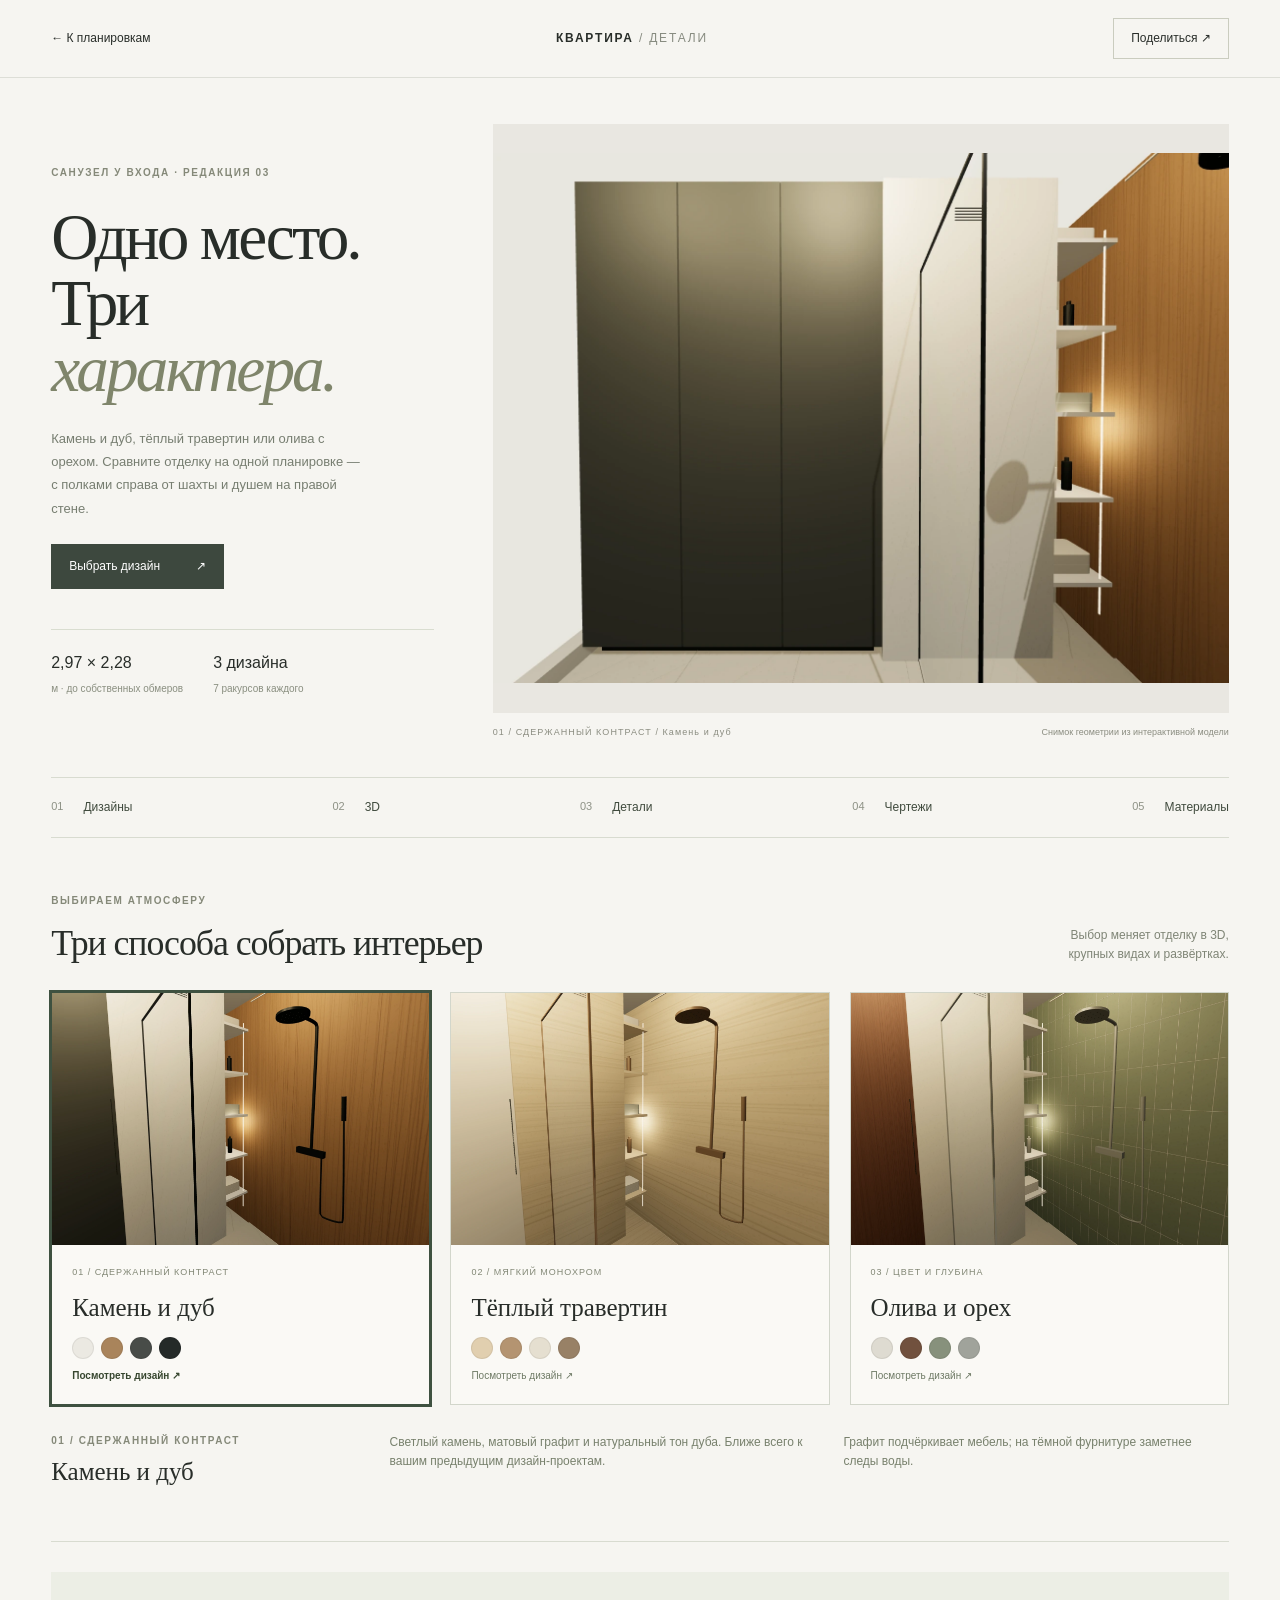
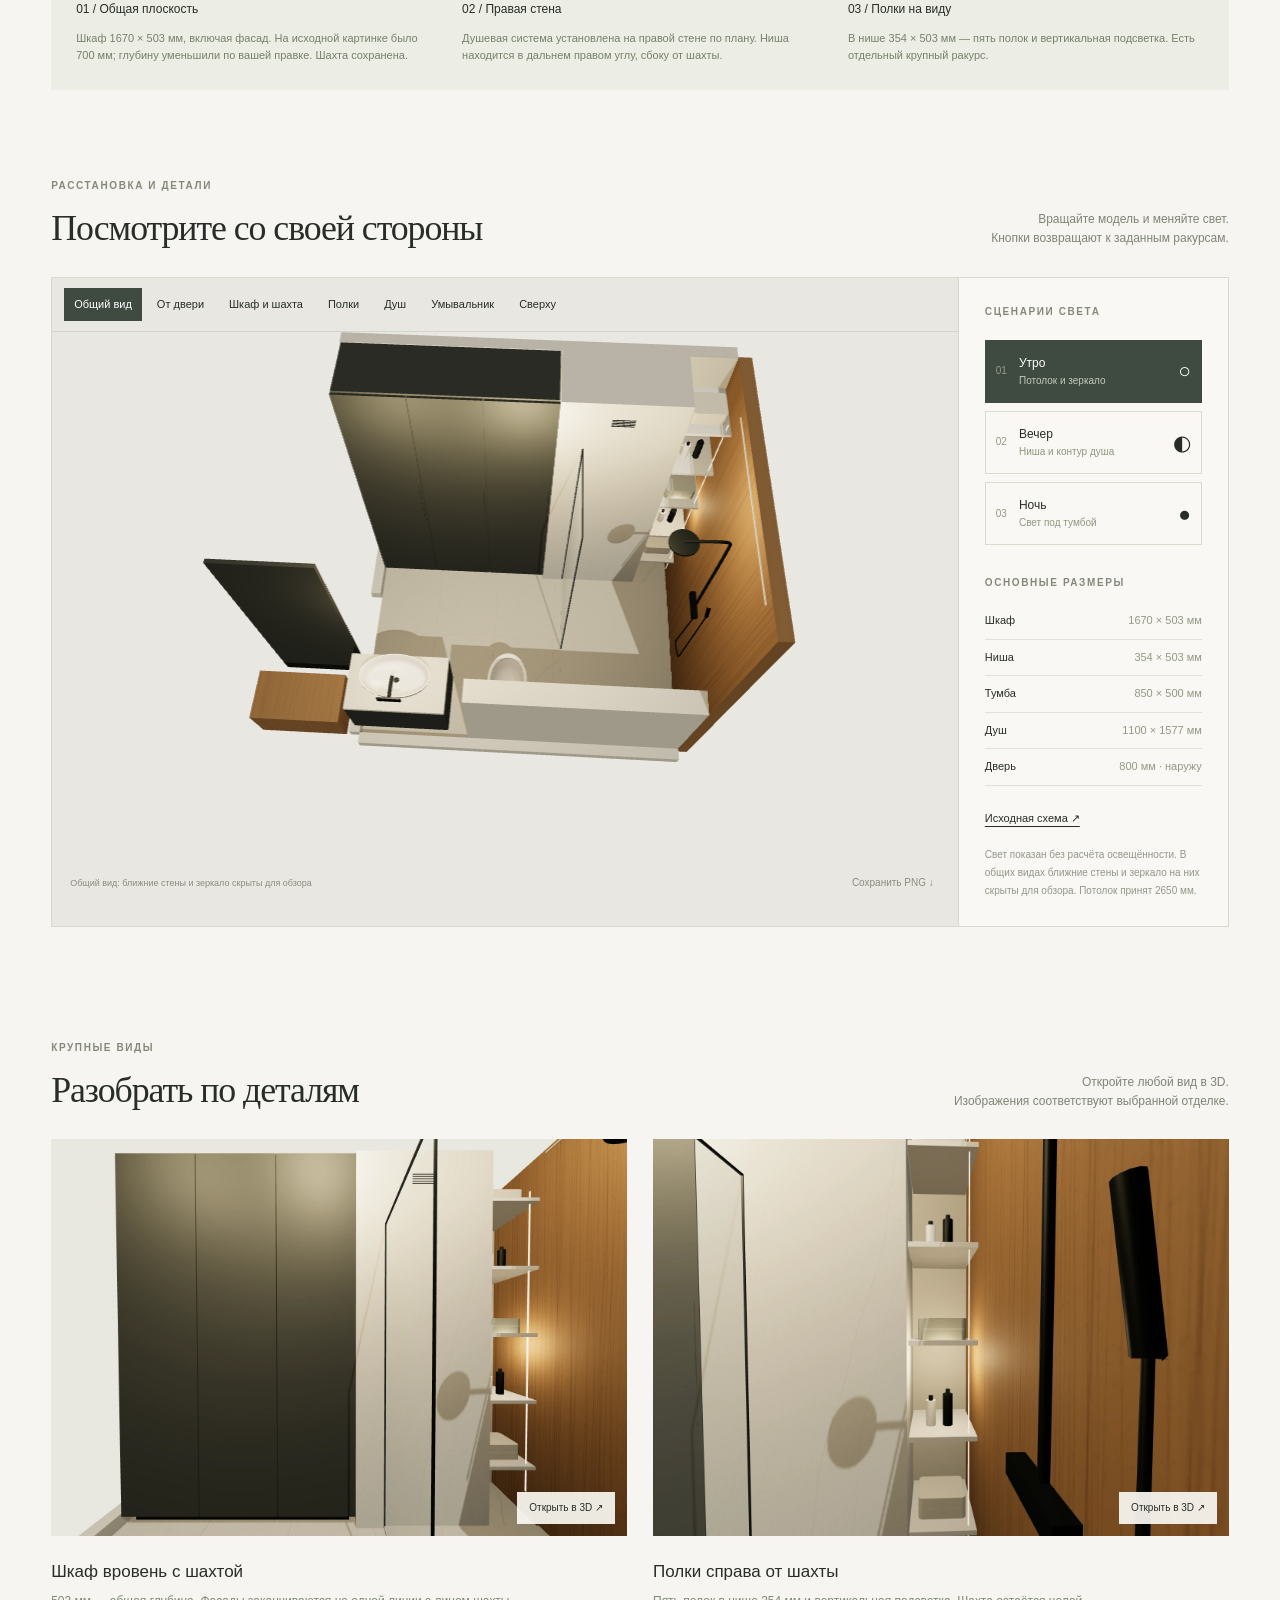
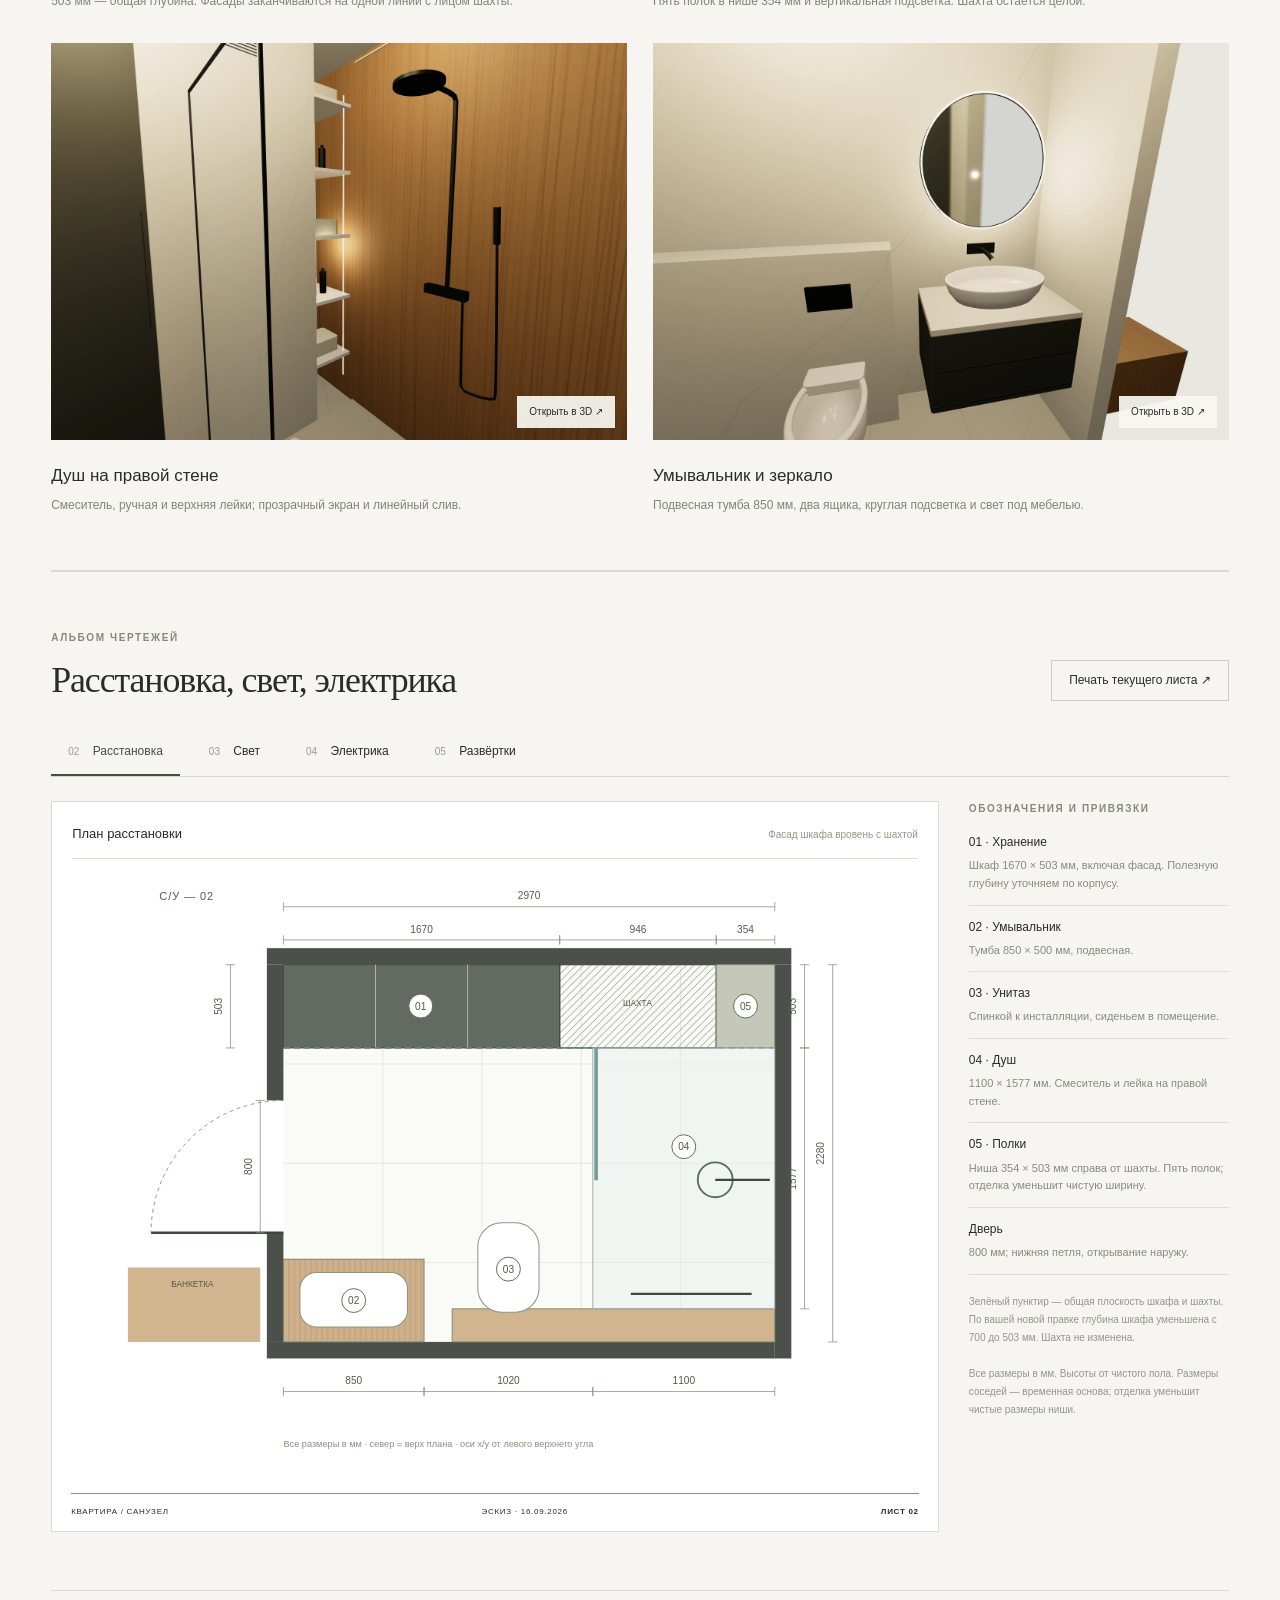
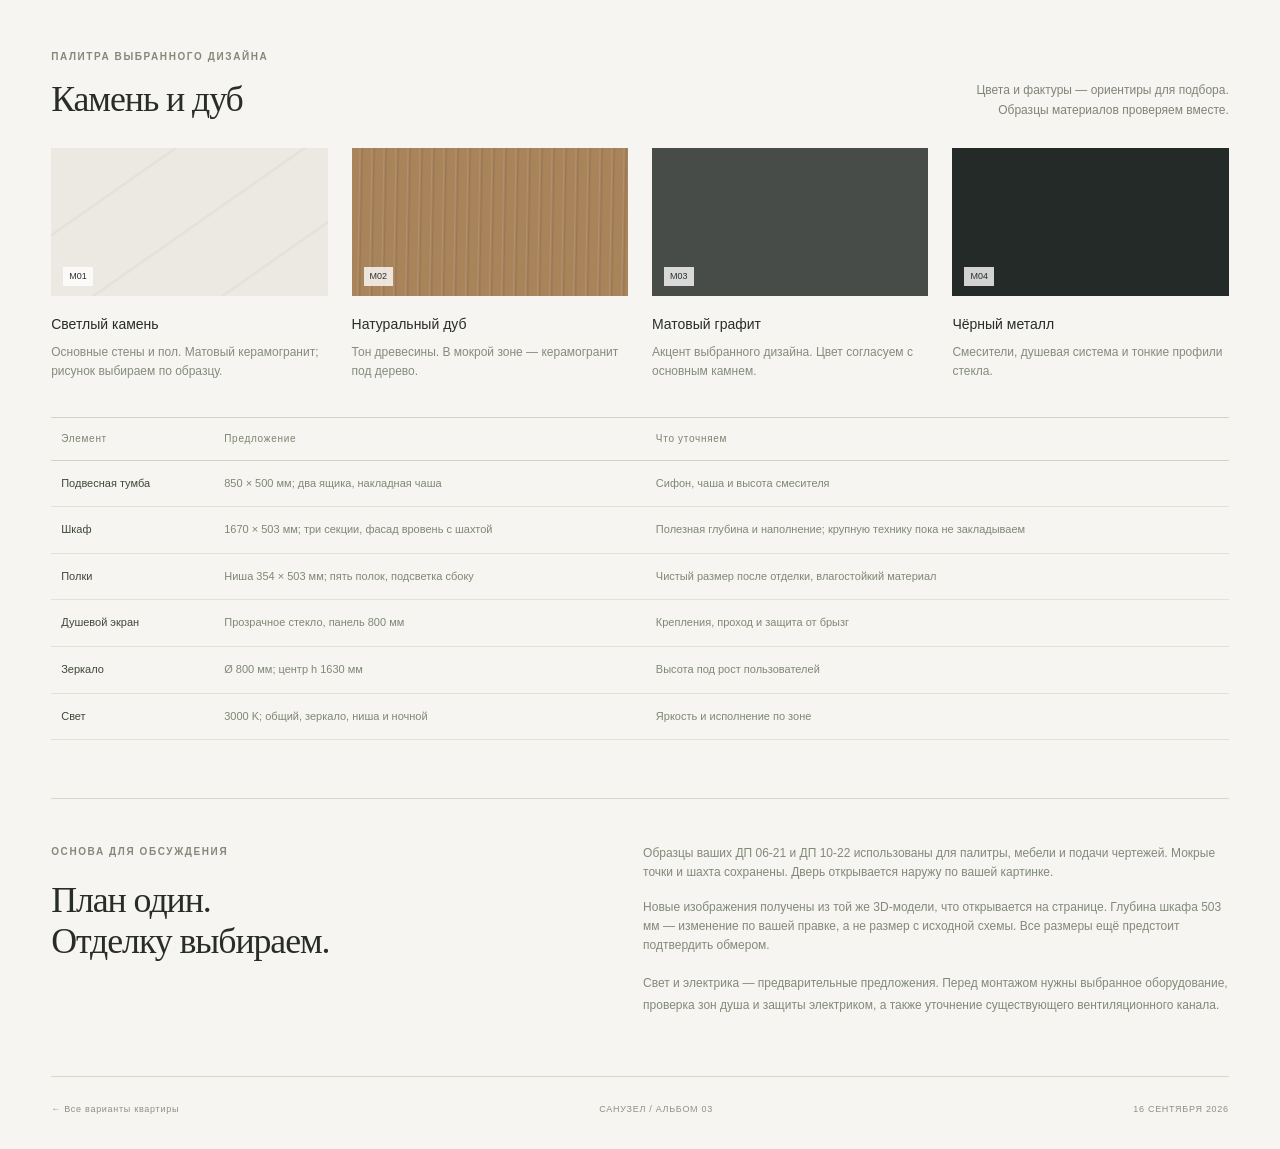
==== commit 19f766f0: "Fix bathroom geometry and add three detailed design studies" ====
--- a/bathroom.html
+++ b/bathroom.html
@@ -1,14 +1,16 @@
 <!doctype html>
-<html lang="ru"><head><meta charset="utf-8"><meta name="viewport" content="width=device-width,initial-scale=1"><meta name="theme-color" content="#f6f5f1"><title>Санузел · альбом интерьера</title><link rel="icon" href="assets/favicon.svg"><link rel="stylesheet" href="bathroom.css?v=2"><script type="importmap">{"imports":{"three":"./vendor/three.module.js"}}</script></head>
+<html lang="ru"><head><meta charset="utf-8"><meta name="viewport" content="width=device-width,initial-scale=1"><meta name="theme-color" content="#f6f5f1"><title>Санузел · три дизайна и детали</title><link rel="icon" href="assets/favicon.svg"><link rel="stylesheet" href="bathroom.css?v=3"><script type="importmap">{"imports":{"three":"./vendor/three.module.js"}}</script></head>
 <body>
-<header><a class="back" href="index.html?v=5">← К планировкам</a><a class="brand" href="bathroom.html?v=2">КВАРТИРА <span>/ ДЕТАЛИ</span></a><button id="share" class="outline">Поделиться ↗</button></header>
+<header><a class="back" href="index.html?v=6">← К планировкам</a><a class="brand" href="bathroom.html?v=3">КВАРТИРА <span>/ ДЕТАЛИ</span></a><button id="share" class="outline">Поделиться ↗</button></header>
 <main>
-<section class="hero" id="design"><div class="hero-copy"><p class="eyebrow">САНУЗЕЛ У ВХОДА · РЕДАКЦИЯ 02</p><h1>Камень.<br>Дерево.<br><em>Графит.</em></h1><p class="lead">Новый образ санузла по мотивам ваших дизайн-проектов. Чёткая геометрия, тёплый свет и спокойные фактуры.</p><a href="#model" class="primary">Исследовать пространство <span>↗</span></a><div class="hero-facts"><div><strong>2,97 × 2,28</strong><small>м · габарит по схеме</small></div><div><strong>06 листов</strong><small>от образа до деталей</small></div></div></div><figure class="hero-image"><img src="assets/bathroom-concept-v2.png" alt="Интерьерный образ: графитовый шкаф слева, раковина и унитаз справа, душевая с деревянной отделкой в глубине" fetchpriority="high"><figcaption><b>01 / ОБРАЗ ИНТЕРЬЕРА</b><span>ИИ-визуализация отделки · точная расстановка ниже</span></figcaption></figure></section>
-<nav class="chapter-nav" aria-label="Разделы альбома"><a href="#design">01 <span>Образ</span></a><a href="#model">02 <span>3D-модель</span></a><a href="#drawings">03 <span>Чертежи</span></a><a href="#materials">04 <span>Материалы</span></a></nav>
-<section id="model" class="model-section"><div class="section-heading"><div><p class="eyebrow">РАССТАНОВКА ПО ВАШЕЙ КАРТИНКЕ</p><h2>Пространство в объёме</h2></div><p>Вращайте модель, меняйте ракурс и свет.<br>Каждый предмет привязан к размерной схеме.</p></div>
-<div class="studio"><div class="model-main"><div class="toolbar" role="group" aria-label="Ракурс модели"><button data-view="iso" aria-pressed="true">Общий вид</button><button data-view="door" aria-pressed="false">От двери</button><button data-view="top" aria-pressed="false">Сверху</button><button id="snapshot" class="save">PNG ↓</button></div><div id="bath-viewer"><p id="loading">Загружаем модель…</p></div><div class="model-caption"><span>↔ Вращение · масштаб двумя пальцами или колесом</span><span>Геометрия до обмера</span></div></div><aside><p class="eyebrow">СЦЕНАРИИ СВЕТА</p><div class="light-controls" role="group" aria-label="Освещение"><button data-light="day" aria-pressed="true"><span>01</span><div><b>Утро</b><small>Потолок и зеркало</small></div><i>○</i></button><button data-light="evening" aria-pressed="false"><span>02</span><div><b>Вечер</b><small>Зеркало и контур душа</small></div><i>◐</i></button><button data-light="night" aria-pressed="false"><span>03</span><div><b>Ночь</b><small>Свет под тумбой</small></div><i>●</i></button></div><div class="layout-key"><p class="eyebrow">ЧТО СОХРАНЕНО</p><p><b>Шкаф</b><span>1670 × 700 мм</span></p><p><b>Тумба</b><span>850 × 500 мм</span></p><p><b>Душ</b><span>1100 × 1577 мм</span></p><p><b>Дверь</b><span>800 мм · наружу</span></p></div><a href="assets/shower-reference.jpg" target="_blank" rel="noreferrer" class="text-link">Исходная схема ↗</a><p class="note">Свет в модели показывает сценарии, без расчёта освещённости. В общем виде ближние стены срезаны.</p></aside></div></section>
-<section id="drawings" class="drawings-section"><div class="section-heading"><div><p class="eyebrow">АЛЬБОМ ЧЕРТЕЖЕЙ</p><h2>Каждая деталь — на своём листе</h2></div><button id="print" class="outline">Печать текущего листа ↗</button></div><div class="sheet-tabs" role="group" aria-label="Лист проекта"><button data-sheet="layout" aria-pressed="true"><span>02</span> Расстановка</button><button data-sheet="light" aria-pressed="false"><span>03</span> Свет</button><button data-sheet="power" aria-pressed="false"><span>04</span> Электрика</button><button data-sheet="elevation" aria-pressed="false"><span>05</span> Развёртки</button></div><div class="sheet-layout"><article class="drawing-paper"><div class="paper-title"><b id="sheet-title">План расстановки</b><span id="sheet-subtitle"></span></div><div id="drawing"></div><div class="titleblock"><span>КВАРТИРА / САНУЗЕЛ</span><span>ЭСКИЗ · 15.09.2026</span><b id="sheet-number">ЛИСТ 02</b></div></article><div class="sheet-notes"><p class="eyebrow">ОБОЗНАЧЕНИЯ И ПРИВЯЗКИ</p><div id="sheet-items"></div><p id="sheet-note" class="note"></p><p class="note">Все размеры в мм. Высоты — от чистого пола. Отрицательный x обозначает точку в коридоре. Размеры соседей — временная основа.</p></div></div></section>
-<section id="materials" class="material-section"><div class="section-heading"><div><p class="eyebrow">06 / ПАЛИТРА И КОМПЛЕКТАЦИЯ</p><h2>Из ваших проектов — в этот интерьер</h2></div><p>Основной характер — из ДП 06‑21.<br>Графит и лаконичные формы — из ДП 10‑22.</p></div><div class="material-grid"><article><div class="swatch marble"><span>М01</span></div><h3>Светлый камень</h3><p>Пол и основные стены. Керамогранит с мягкими прожилками, ориентир 600 × 1200 мм.</p></article><article><div class="swatch timber"><span>М02</span></div><h3>Тёплое дерево</h3><p>Душевая стена и инсталляция. Плитка под дерево, ориентир 200 × 1200 мм.</p></article><article><div class="swatch charcoal"><span>М03</span></div><h3>Матовый графит</h3><p>Шкаф, тумба и скрытая дверь. Влагостойкие фасады с утопленными ручками.</p></article><article><div class="swatch olive"><span>М04</span></div><h3>Оливковая ниша</h3><p>Небольшой акцент внутри ниши. Чёрные смесители и рамка душевого стекла связывают отделку.</p></article></div><div class="spec-wrap"><table><thead><tr><th>Элемент</th><th>Идея для подбора</th><th>Что уточняем</th></tr></thead><tbody><tr><td>Подвесная тумба</td><td>850 × 500 мм; графит, светлая столешница</td><td>Чаша и высота смесителя</td></tr><tr><td>Шкаф</td><td>1670 × 700 мм; три секции</td><td>Наполнение и высота до потолка</td></tr><tr><td>Душевой экран</td><td>Прозрачное стекло, чёрный профиль</td><td>Толщина стекла и крепления у изготовителя</td></tr><tr><td>Зеркало</td><td>Круглое Ø 800 мм, тёплый контур</td><td>Высота под рост пользователей</td></tr><tr><td>Свет</td><td>3000 K; у зеркала CRI ≥ 90</td><td>Оптика, яркость и исполнение по зоне</td></tr></tbody></table></div></section>
-<section class="project-note"><div><p class="eyebrow">ПРОЕКТ РАЗВИВАЕТСЯ</p><h2>Основа для следующего решения</h2></div><div><p>В ДП 06‑21 изучены визуализации и развёртки санузла, листы света и розеток. Из ДП 10‑22 взяты принципы палитры и подачи развёрток. «Планировочные решения» использованы как пример читаемого плана с мебелью, размерами и экспликацией.</p><p>Их инструкции и размеры относятся к другим квартирам. Здесь сохранена ваша схема санузла. Места электрики предварительные: перед монтажом нужны обмер, выбранное оборудование и проверка электриком зон душа, защиты и существующего вентиляционного канала.</p><p class="note">Интерьерный образ создан с ИИ для обсуждения отделки; его детали могут отличаться от измеряемой модели. Для расстановки используйте 3D и лист 02.</p></div></section>
-<footer><a href="index.html?v=5">← Все варианты квартиры</a><span>САНУЗЕЛ / АЛЬБОМ 02</span><span>15 СЕНТЯБРЯ 2026</span></footer>
-</main><div id="toast" role="status" aria-live="polite"></div><script type="module" src="bathroom.js?v=2"></script></body></html>
+<section class="hero" id="design"><div class="hero-copy"><p class="eyebrow">САНУЗЕЛ У ВХОДА · РЕДАКЦИЯ 03</p><h1>Одно место.<br>Три <em>характера.</em></h1><p class="lead">Камень и дуб, тёплый травертин или олива с орехом. Сравните отделку на одной планировке — с полками справа от шахты и душем на правой стене.</p><a href="#variants" class="primary">Выбрать дизайн <span>↗</span></a><div class="hero-facts"><div><strong>2,97 × 2,28</strong><small>м · до собственных обмеров</small></div><div><strong>3 дизайна</strong><small>7 ракурсов каждого</small></div></div></div><figure class="hero-image"><img id="hero-render" src="assets/bath-r3-stone-storage.webp" alt="Фронтальный вид: шкаф слева вровень с шахтой, открытые полки справа от шахты" fetchpriority="high"><figcaption><b id="hero-caption">01 / КАМЕНЬ И ДУБ</b><span>Снимок геометрии из интерактивной модели</span></figcaption></figure></section>
+<nav class="chapter-nav" aria-label="Разделы альбома"><a href="#variants">01 <span>Дизайны</span></a><a href="#model">02 <span>3D</span></a><a href="#details">03 <span>Детали</span></a><a href="#drawings">04 <span>Чертежи</span></a><a href="#materials">05 <span>Материалы</span></a></nav>
+<section id="variants" class="variants-section"><div class="section-heading"><div><p class="eyebrow">ВЫБИРАЕМ АТМОСФЕРУ</p><h2>Три способа собрать интерьер</h2></div><p>Выбор меняет отделку в 3D,<br>крупных видах и развёртках.</p></div><div id="design-options" class="design-grid"></div><div class="design-summary" aria-live="polite"><div><p id="design-tag" class="eyebrow"></p><h3 id="design-name"></h3></div><p id="design-description"></p><p id="design-tradeoff"></p></div></section>
+<section class="review-strip" aria-label="Что исправлено"><article><b>01 / Общая плоскость</b><p>Шкаф 1670 × 503 мм, включая фасад. На исходной картинке было 700 мм; глубину уменьшили по вашей правке. Шахта сохранена.</p></article><article><b>02 / Правая стена</b><p>Душевая система установлена на правой стене по плану. Ниша находится в дальнем правом углу, сбоку от шахты.</p></article><article><b>03 / Полки на виду</b><p>В нише 354 × 503 мм — пять полок и вертикальная подсветка. Есть отдельный крупный ракурс.</p></article></section>
+<section id="model" class="model-section"><div class="section-heading"><div><p class="eyebrow">РАССТАНОВКА И ДЕТАЛИ</p><h2>Посмотрите со своей стороны</h2></div><p>Вращайте модель и меняйте свет.<br>Кнопки возвращают к заданным ракурсам.</p></div><div class="studio"><div class="model-main"><div id="view-controls" class="toolbar" role="group" aria-label="Ракурс модели"></div><div id="bath-viewer"><p id="loading">Загружаем модель…</p></div><div class="model-caption"><span id="view-caption">Общий вид со срезом ближних стен</span><button id="snapshot" class="text-button">Сохранить PNG ↓</button></div></div><aside><p class="eyebrow">СЦЕНАРИИ СВЕТА</p><div class="light-controls" role="group" aria-label="Освещение"><button data-light="day" aria-pressed="true"><span>01</span><div><b>Утро</b><small>Потолок и зеркало</small></div><i>○</i></button><button data-light="evening" aria-pressed="false"><span>02</span><div><b>Вечер</b><small>Ниша и контур душа</small></div><i>◐</i></button><button data-light="night" aria-pressed="false"><span>03</span><div><b>Ночь</b><small>Свет под тумбой</small></div><i>●</i></button></div><div class="layout-key"><p class="eyebrow">ОСНОВНЫЕ РАЗМЕРЫ</p><p><b>Шкаф</b><span>1670 × 503 мм</span></p><p><b>Ниша</b><span>354 × 503 мм</span></p><p><b>Тумба</b><span>850 × 500 мм</span></p><p><b>Душ</b><span>1100 × 1577 мм</span></p><p><b>Дверь</b><span>800 мм · наружу</span></p></div><a href="assets/shower-reference.jpg" target="_blank" rel="noreferrer" class="text-link">Исходная схема ↗</a><p class="note">Свет показан без расчёта освещённости. В общих видах ближние стены и зеркало на них скрыты для обзора. Потолок принят 2650 мм.</p></aside></div></section>
+<section id="details" class="details-section"><div class="section-heading"><div><p class="eyebrow">КРУПНЫЕ ВИДЫ</p><h2>Разобрать по деталям</h2></div><p>Откройте любой вид в 3D.<br>Изображения соответствуют выбранной отделке.</p></div><div id="detail-gallery" class="detail-grid"></div></section>
+<section id="drawings" class="drawings-section"><div class="section-heading"><div><p class="eyebrow">АЛЬБОМ ЧЕРТЕЖЕЙ</p><h2>Расстановка, свет, электрика</h2></div><button id="print" class="outline">Печать текущего листа ↗</button></div><div class="sheet-tabs" role="group" aria-label="Лист проекта"><button data-sheet="layout" aria-pressed="true"><span>02</span> Расстановка</button><button data-sheet="light" aria-pressed="false"><span>03</span> Свет</button><button data-sheet="power" aria-pressed="false"><span>04</span> Электрика</button><button data-sheet="elevation" aria-pressed="false"><span>05</span> Развёртки</button></div><div class="sheet-layout"><article class="drawing-paper"><div class="paper-title"><b id="sheet-title">План расстановки</b><span id="sheet-subtitle"></span></div><div id="drawing"></div><div class="titleblock"><span>КВАРТИРА / САНУЗЕЛ</span><span>ЭСКИЗ · 16.09.2026</span><b id="sheet-number">ЛИСТ 02</b></div></article><div class="sheet-notes"><p class="eyebrow">ОБОЗНАЧЕНИЯ И ПРИВЯЗКИ</p><div id="sheet-items"></div><p id="sheet-note" class="note"></p><p class="note">Все размеры в мм. Высоты от чистого пола. Размеры соседей — временная основа; отделка уменьшит чистые размеры ниши.</p></div></div></section>
+<section id="materials" class="material-section"><div class="section-heading"><div><p class="eyebrow">ПАЛИТРА ВЫБРАННОГО ДИЗАЙНА</p><h2 id="material-heading">Камень и дуб</h2></div><p>Цвета и фактуры — ориентиры для подбора.<br>Образцы материалов проверяем вместе.</p></div><div id="material-grid" class="material-grid"></div><div class="spec-wrap"><table><thead><tr><th>Элемент</th><th>Предложение</th><th>Что уточняем</th></tr></thead><tbody><tr><td>Подвесная тумба</td><td>850 × 500 мм; два ящика, накладная чаша</td><td>Сифон, чаша и высота смесителя</td></tr><tr><td>Шкаф</td><td>1670 × 503 мм; три секции, фасад вровень с шахтой</td><td>Полезная глубина и наполнение; крупную технику пока не закладываем</td></tr><tr><td>Полки</td><td>Ниша 354 × 503 мм; пять полок, подсветка сбоку</td><td>Чистый размер после отделки, влагостойкий материал</td></tr><tr><td>Душевой экран</td><td>Прозрачное стекло, панель 800 мм</td><td>Крепления, проход и защита от брызг</td></tr><tr><td>Зеркало</td><td>Ø 800 мм; центр h 1630 мм</td><td>Высота под рост пользователей</td></tr><tr><td>Свет</td><td>3000 K; общий, зеркало, ниша и ночной</td><td>Яркость и исполнение по зоне</td></tr></tbody></table></div></section>
+<section class="project-note"><div><p class="eyebrow">ОСНОВА ДЛЯ ОБСУЖДЕНИЯ</p><h2>План один.<br>Отделку выбираем.</h2></div><div><p>Образцы ваших ДП 06‑21 и ДП 10‑22 использованы для палитры, мебели и подачи чертежей. Мокрые точки и шахта сохранены. Дверь открывается наружу по вашей картинке.</p><p>Новые изображения получены из той же 3D-модели, что открывается на странице. Глубина шкафа 503 мм — изменение по вашей правке, а не размер с исходной схемы. Все размеры ещё предстоит подтвердить обмером.</p><p class="note">Свет и электрика — предварительные предложения. Перед монтажом нужны выбранное оборудование, проверка зон душа и защиты электриком, а также уточнение существующего вентиляционного канала.</p></div></section>
+<footer><a href="index.html?v=6">← Все варианты квартиры</a><span>САНУЗЕЛ / АЛЬБОМ 03</span><span>16 СЕНТЯБРЯ 2026</span></footer>
+</main><div id="toast" role="status" aria-live="polite"></div><script type="module" src="bathroom.js?v=3"></script></body></html>
--- a/bathroom.css
+++ b/bathroom.css
@@ -1,4 +1,8 @@
 *{box-sizing:border-box}html{scroll-behavior:smooth;scroll-padding-top:85px}body{margin:0;background:#f6f5f1;color:#282d29;font:14px/1.6 -apple-system,BlinkMacSystemFont,'Segoe UI',sans-serif}button,a{-webkit-tap-highlight-color:transparent}a{color:inherit;text-decoration:none}button{font:inherit;color:inherit;cursor:pointer}button:focus-visible,a:focus-visible{outline:3px solid #9a7d4f;outline-offset:4px}header{height:78px;padding:0 4%;display:flex;align-items:center;justify-content:space-between;gap:20px;border-bottom:1px solid #ddded7}.brand{font-weight:700;letter-spacing:.15em;font-size:12px}.brand span{font-weight:400;color:#878b80}.back{font-size:12px}.outline{background:none;border:1px solid #caccbf;padding:10px 17px;font-size:12px}.outline:hover{background:#eeeee5}main{max-width:1600px;margin:auto;padding:0 4%}h1,h2,h3,p,figure{margin:0}h1,h2{font-family:Georgia,'Times New Roman',serif;font-weight:400}h1{font-size:clamp(54px,5.5vw,86px);line-height:1.01;letter-spacing:-.045em}h1 em{color:#7f856b;font-weight:400}h2{font-size:clamp(28px,2.8vw,40px);line-height:1.14;letter-spacing:-.03em}.eyebrow{font-size:10px;letter-spacing:.16em;font-weight:600;color:#858979;margin-bottom:20px}.hero{display:grid;grid-template-columns:.78fr 1.5fr;gap:5%;padding:46px 0 38px;align-items:center}.hero .eyebrow{margin-bottom:24px}.lead{font-size:13px;color:#777e71;max-width:310px;margin:24px 0;line-height:1.8}.primary{display:inline-flex;gap:36px;background:#3d483e;color:#fff;padding:13px 18px;font-size:12px}.primary:hover{background:#59654f}.hero-facts{display:flex;gap:30px;margin-top:40px;padding-top:20px;border-top:1px solid #d9ddd0}.hero-facts strong{display:block;font-size:16px;font-weight:500}.hero-facts small{font-size:10px;color:#8a8f80}.hero-image{position:relative}.hero-image img{width:100%;aspect-ratio:1.28;object-fit:cover;display:block}.hero-image figcaption{display:flex;justify-content:space-between;gap:14px;padding:12px 0 0;font-size:9px;color:#8b8d81}.hero-image figcaption b{font-weight:500;letter-spacing:.12em}.chapter-nav{display:flex;justify-content:space-between;border-block:1px solid #d8dbd0;padding:20px 0;gap:20px;font-size:11px;color:#8e9286}.chapter-nav a{display:flex;gap:20px}.chapter-nav span{font-size:12px;color:#404b3e}.section-heading{display:flex;align-items:end;justify-content:space-between;gap:24px;margin-bottom:28px}.section-heading .eyebrow{margin-bottom:14px}.section-heading>p{font-size:12px;color:#7f8576;text-align:right}.model-section,.drawings-section,.material-section{padding:58px 0;scroll-margin-top:20px}.studio{display:grid;grid-template-columns:minmax(0,1fr) 270px;border:1px solid #d6d9cd}.model-main{min-width:0;background:#e9e7e1}.toolbar{display:flex;border-bottom:1px solid #d2d5cb;padding:10px 12px;gap:5px}.toolbar button{border:0;background:none;font-size:11px;padding:8px 13px}.toolbar button[aria-pressed=true]{background:#3f4a40;color:white}.toolbar .save{margin-left:auto}#bath-viewer{height:530px;position:relative;touch-action:none}#bath-viewer canvas{display:block;width:100%;height:100%}#loading{position:absolute;inset:45% 15%;text-align:center;font-size:12px}.model-caption{display:flex;justify-content:space-between;gap:14px;padding:12px 18px;font-size:9px;color:#898c80}aside{padding:26px;background:#f9f8f4;border-left:1px solid #d6d9cd}.light-controls{display:grid;gap:8px}.light-controls button{display:flex;align-items:center;text-align:left;gap:12px;padding:13px 10px;border:1px solid #d8dccf;background:none}.light-controls button>span{font-size:10px;color:#959a88}.light-controls b{font-size:12px;font-weight:500;display:block}.light-controls small{display:block;font-size:10px;color:#909680}.light-controls i{margin-left:auto;font-size:21px;font-style:normal}.light-controls button[aria-pressed=true]{background:#3f4b40;border-color:#3f4b40;color:white}.light-controls button[aria-pressed=true] small{color:#c3cbb9}.layout-key{margin:30px 0 20px}.layout-key .eyebrow{margin-bottom:12px}.layout-key p:not(.eyebrow){display:flex;justify-content:space-between;padding:9px 0;border-bottom:1px solid #e1e2d9;font-size:11px}.layout-key b{font-weight:500}.layout-key span{color:#939984}.text-link{font-size:11px;text-decoration:underline;text-underline-offset:4px}.note{font-size:10px;color:#929789;line-height:1.8;margin-top:18px}.drawings-section{border-top:1px solid #d8dbd0}.sheet-tabs{display:flex;border-bottom:1px solid #d5d9cb;margin:10px 0 24px;gap:12px}.sheet-tabs button{padding:13px 17px;border:0;border-bottom:2px solid transparent;background:none;font-size:12px}.sheet-tabs span{font-size:10px;margin-right:10px;color:#9a9c8d}.sheet-tabs button[aria-pressed=true]{border-color:#43503d;color:#43503d}.sheet-layout{display:grid;grid-template-columns:minmax(0,1fr) 260px;gap:30px;align-items:start}.drawing-paper{background:#fff;border:1px solid #d9dcd3;padding:22px 20px 0;min-width:0}.paper-title{display:flex;align-items:center;justify-content:space-between;border-bottom:1px solid #dedfd7;padding-bottom:13px;gap:10px}.paper-title b{font-weight:500;font-size:13px}.paper-title span{font-size:10px;color:#929886}#drawing svg{width:100%;height:auto;display:block}.titleblock{display:flex;justify-content:space-between;border-top:1px solid #888f80;font-size:8px;letter-spacing:.09em;margin:0 -1px;padding:12px 0;gap:10px}.sheet-notes article{padding:12px 0;border-bottom:1px solid #dddfd6}.sheet-notes h3{font-size:12px;font-weight:500}.sheet-notes article p{font-size:11px;color:#858d7c;margin-top:5px}.sheet-notes .eyebrow{margin-bottom:4px}.material-section{border-top:1px solid #d8dbd0}.material-grid{display:grid;grid-template-columns:repeat(4,1fr);gap:24px}.swatch{height:148px;position:relative}.swatch span{position:absolute;left:12px;bottom:10px;background:#ffffffc9;padding:2px 6px;font-size:9px}.marble{background:repeating-linear-gradient(151deg,#e9e7dd 0,#e6e4da 25px,#a6a79c66 26px,#f0eee5 28px,#e5e2d6 53px)}.timber{background:repeating-linear-gradient(92deg,#b59069,#bda17c 7px,#a07b5238 8px,#c5a780 13px)}.charcoal{background:#464c46}.olive{background:repeating-linear-gradient(90deg,#657052 0,#657052 30px,#949981 31px,#586249 33px,#586249 61px)}.material-grid h3{font-size:14px;font-weight:500;margin:17px 0 8px}.material-grid p{font-size:12px;color:#858c7d}.spec-wrap{overflow:auto;margin-top:35px}table{border-collapse:collapse;width:100%;min-width:580px;font-size:11px;text-align:left}th{font-size:10px;letter-spacing:.07em;font-weight:500;color:#7c856f;border-block:1px solid #cfd5c6;padding:13px 10px}td{padding:14px 10px;border-bottom:1px solid #e0e3d8;color:#7f8874}td:first-child{color:#3d4738}.project-note{border-top:1px solid #d4d9cc;padding:45px 0;display:grid;grid-template-columns:1fr 1.3fr;gap:12%}.project-note p:not(.eyebrow){font-size:12px;color:#828a79;margin-bottom:15px}footer{padding:25px 0 32px;border-top:1px solid #d4d9cc;display:flex;justify-content:space-between;gap:18px;font-size:9px;letter-spacing:.08em;color:#8c9282}#toast{display:none;position:fixed;bottom:24px;left:50%;transform:translateX(-50%);background:#354430;color:#fff;padding:12px 20px;font-size:12px;z-index:20;max-width:90vw}#toast.show{display:block}
+/* Three material studies and geometry-derived detail images. */
+.variants-section,.details-section{padding:55px 0;border-bottom:1px solid #d8dbd0;scroll-margin-top:20px}.design-grid{display:grid;grid-template-columns:repeat(3,1fr);gap:20px}.design-card{padding:0;text-align:left;background:#faf9f5;border:1px solid #d2d6cb;overflow:hidden}.design-card[aria-pressed=true]{border-color:#3e5140;box-shadow:0 0 0 2px #3e5140}.design-card img{width:100%;aspect-ratio:1.5;object-fit:cover;display:block}.design-card-copy{display:grid;padding:20px;gap:9px}.design-card small{font-size:9px;letter-spacing:.11em;color:#818775}.design-card b{font-family:Georgia,serif;font-size:25px;font-weight:400}.mini-palette{display:flex;gap:7px}.mini-palette i{width:22px;height:22px;border-radius:50%;border:1px solid #00000010}.choice-label{font-size:10px;color:#6e7a65}.design-card[aria-pressed=true] .choice-label{font-weight:700;color:#37472f}.design-summary{display:grid;grid-template-columns:.8fr 1.1fr 1fr;gap:30px;margin-top:28px;align-items:start}.design-summary h3{font:25px Georgia,serif}.design-summary .eyebrow{margin-bottom:9px}.design-summary>p{font-size:12px;color:#78816d}.review-strip{display:grid;grid-template-columns:repeat(3,1fr);gap:30px;margin:30px 0;padding:25px;background:#eceee5}.review-strip b{font-size:12px;font-weight:500}.review-strip p{font-size:11px;margin-top:10px;color:#76816b}.toolbar{flex-wrap:wrap}.toolbar button{padding:8px 10px}.text-button{border:0;background:none;font-size:10px;white-space:nowrap}.model-caption{align-items:center}.detail-grid{display:grid;grid-template-columns:1fr 1fr;gap:32px 26px}.detail-grid button{border:0;background:#e9e7e1;padding:0;width:100%;position:relative;text-align:left}.detail-grid img{width:100%;aspect-ratio:1.45;object-fit:cover;display:block}.detail-grid button span{position:absolute;right:12px;bottom:12px;background:#f9f8f1ed;padding:8px 12px;font-size:10px}.detail-grid h3{font-size:17px;font-weight:500;margin:15px 0 7px}.detail-grid p{font-size:12px;color:#7f8874;max-width:520px}.material-grid .swatch{background-image:none}.material-grid .marble{background-image:repeating-linear-gradient(145deg,transparent 0,transparent 70px,#8b8b801a 71px,transparent 74px)}.material-grid .timber{background-image:repeating-linear-gradient(91deg,transparent,transparent 7px,#ffffff1a 8px,#49302024 10px,transparent 12px)}.material-grid .travertine{background-image:repeating-linear-gradient(0deg,transparent 0,transparent 8px,#ffffff38 10px,transparent 12px)}.hero-image img{object-fit:contain;background:#e9e7e1;aspect-ratio:1.25}.hero h1{font-size:clamp(48px,5.1vw,79px)}svg .niche{fill:var(--accent,#c5c8b9);stroke:#748068}svg .alignment{stroke:#648575;stroke-width:1.8;stroke-dasharray:7 4}svg[style] .cabinet{fill:var(--cabinet)}svg[style] .elev-wall{fill:var(--stone)}svg[style] .timber{fill:var(--wood)}
+@media(max-width:750px){.variants-section,.details-section{padding:32px 0}.design-grid{grid-template-columns:1fr;gap:14px}.design-card{display:grid;grid-template-columns:1.1fr 1fr;align-items:center}.design-card img{aspect-ratio:1.05;height:100%;object-fit:cover}.design-card-copy{padding:13px;gap:7px}.design-card b{font-size:22px}.design-card small{font-size:8px}.design-summary{grid-template-columns:1fr;gap:12px;margin-top:23px}.review-strip{grid-template-columns:1fr;gap:18px;padding:22px}.review-strip p{font-size:12px}.detail-grid{grid-template-columns:1fr;gap:28px}.detail-grid img{aspect-ratio:1.15;object-fit:contain}.toolbar button{font-size:10px;padding:8px}.hero h1{font-size:45px}.hero-copy{grid-template-columns:1fr}.hero .lead{max-width:100%}.hero-image img{aspect-ratio:1.15}.chapter-nav span{font-size:10px}.model-caption{font-size:9px}.detail-grid h3{font-size:17px}}
+@media print{.variants-section,.details-section,.review-strip{display:none}}
 /* Drawing conventions, common to all sheets. */
 svg .floor{fill:#fafaf6}svg .wall{fill:#4b504b}svg .shaft{fill:url(#hatch);stroke:#454d43;stroke-width:1.3}svg .cabinet{fill:#636a61;stroke:#394535;stroke-width:1}svg .cabinet-line{stroke:#b5bbaa;stroke-width:1}svg .vanity,svg .timber{fill:url(#timber);stroke:#7a816f;stroke-width:1}svg .installation{fill:#d0b58f;stroke:#7b846f}svg .bench{fill:#d0b58f}svg .ceramic{fill:#fff;stroke:#8d9685;stroke-width:1.1}svg .shower{fill:#e4eeea66;stroke:#9cafa3;stroke-width:1}svg .shower-head{fill:none;stroke:#586e5c;stroke-width:2}svg .fine{stroke:#858c7d;stroke-width:.8}svg .tile{stroke:#bbbfb166;stroke-width:.8}svg .fixture{stroke:#3b493a;stroke-width:2.5}svg .glass{stroke:#779c9c;stroke-width:4}svg .door-arc{stroke:#858e79;stroke-width:1;stroke-dasharray:4 4;fill:none}svg text{font-family:-apple-system,BlinkMacSystemFont,'Segoe UI',sans-serif;fill:#515d48}svg .dim{font-size:11px}svg .tiny{font-size:9px}svg .caption{font-size:10px;fill:#88927e}svg .drawing-index{font-size:12px;letter-spacing:1px}svg .bubble circle{fill:#fff;stroke:#55654a;stroke-width:1}svg .bubble-text{font-size:11px}svg .lamp{fill:#fff7d7;stroke:#b28a33;stroke-width:1.5}svg .lighting{stroke:#b28a33;stroke-width:1.3}svg .light-text{fill:#957222;font-size:11px;font-weight:600}svg .circuit{fill:none;stroke:#b28a33;stroke-width:1.5;stroke-dasharray:6 5}svg .led{stroke:#d3a340;stroke-width:4}svg .socket{fill:#a05f4b;stroke:#a05f4b}svg .power-text{fill:#8b5141;font-size:11px;font-weight:600}svg .elev-wall{fill:#f3f2ed;stroke:#6d7961;stroke-width:1}svg .mirror{fill:#cfdeda;stroke:#a2a680;stroke-width:4}svg .light-fill{fill:#dcc774}svg .elevation-title{font-size:12px;letter-spacing:1px}
 @media(min-width:1450px){#bath-viewer{height:650px}}@media(max-width:1000px){.hero{gap:4%;grid-template-columns:.8fr 1.2fr}.hero-image img{aspect-ratio:.9}.hero-facts{gap:16px}.hero-image figcaption{display:block}.hero-image figcaption span{display:block;margin-top:5px}.studio{grid-template-columns:minmax(0,1fr) 240px}aside{padding:20px}#bath-viewer{height:460px}.sheet-layout{grid-template-columns:minmax(0,1fr) 225px;gap:20px}.section-heading>p{max-width:240px}.material-grid{gap:15px}}
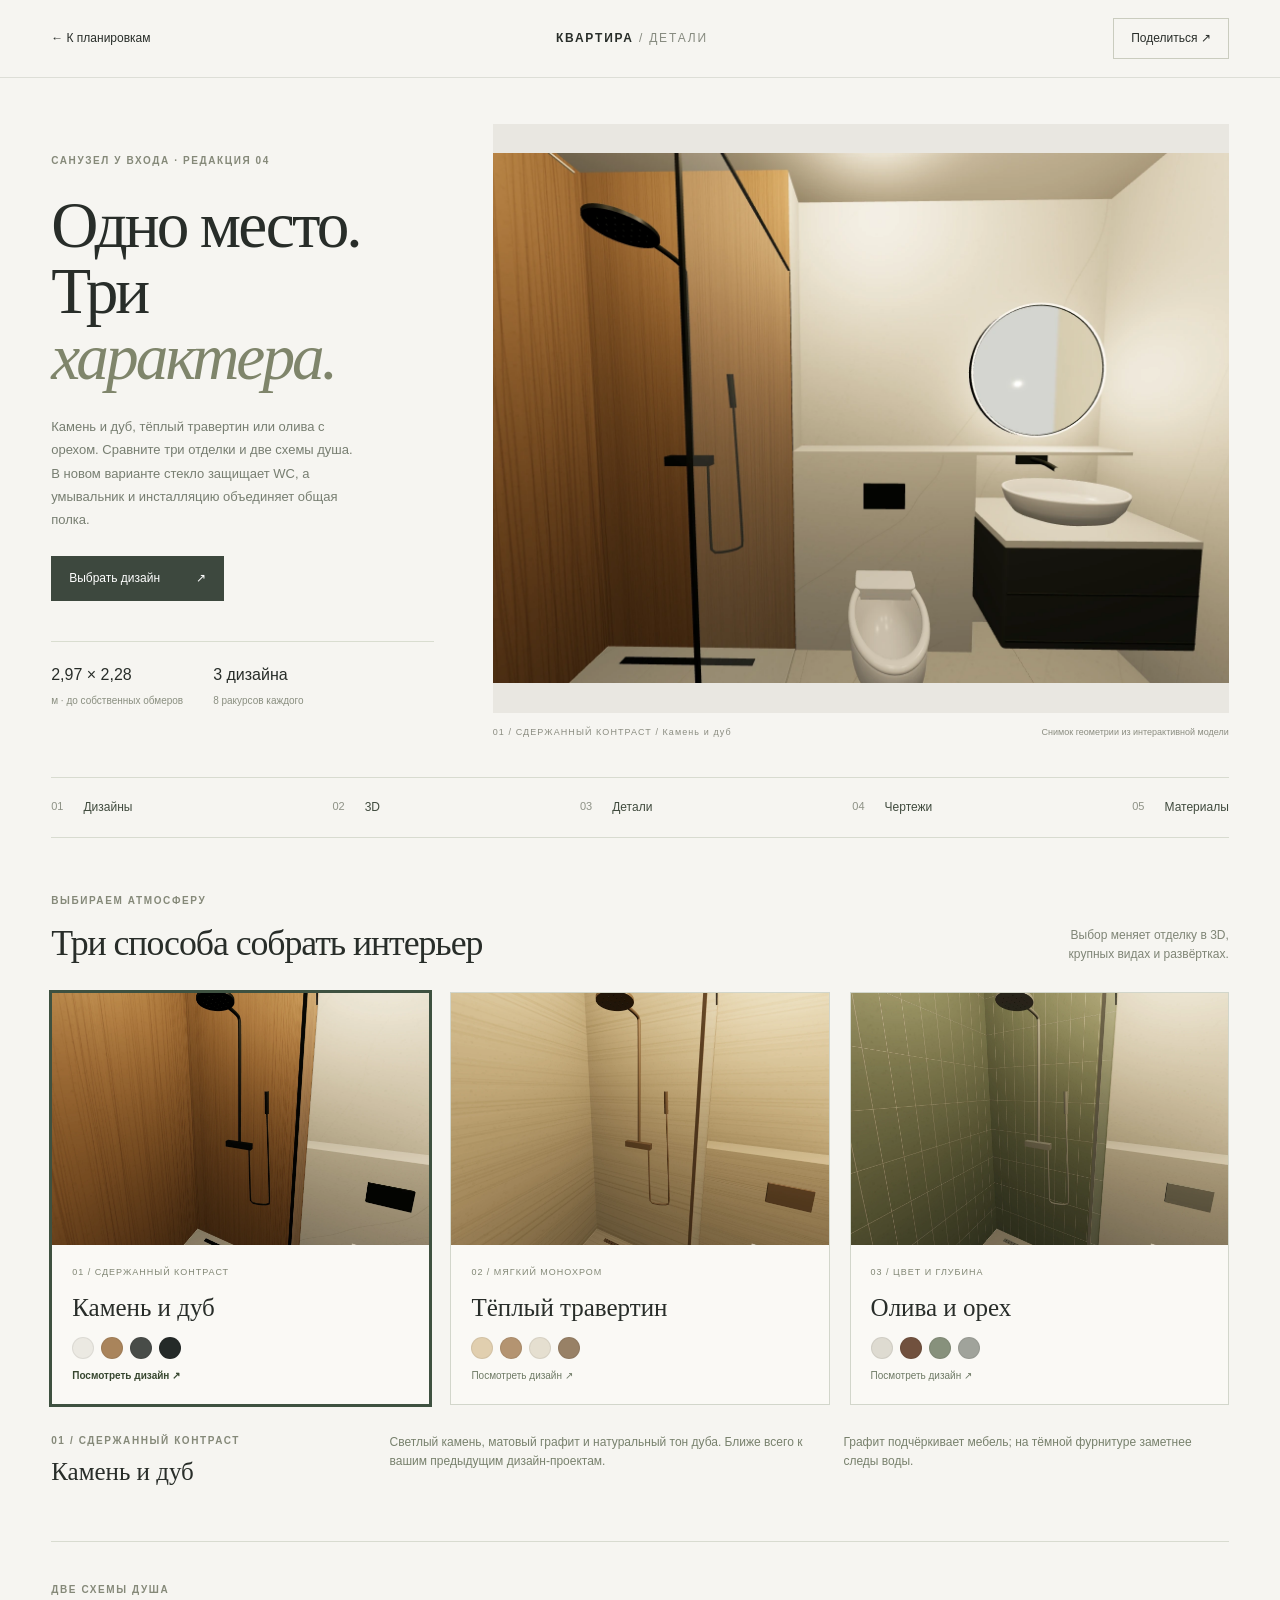
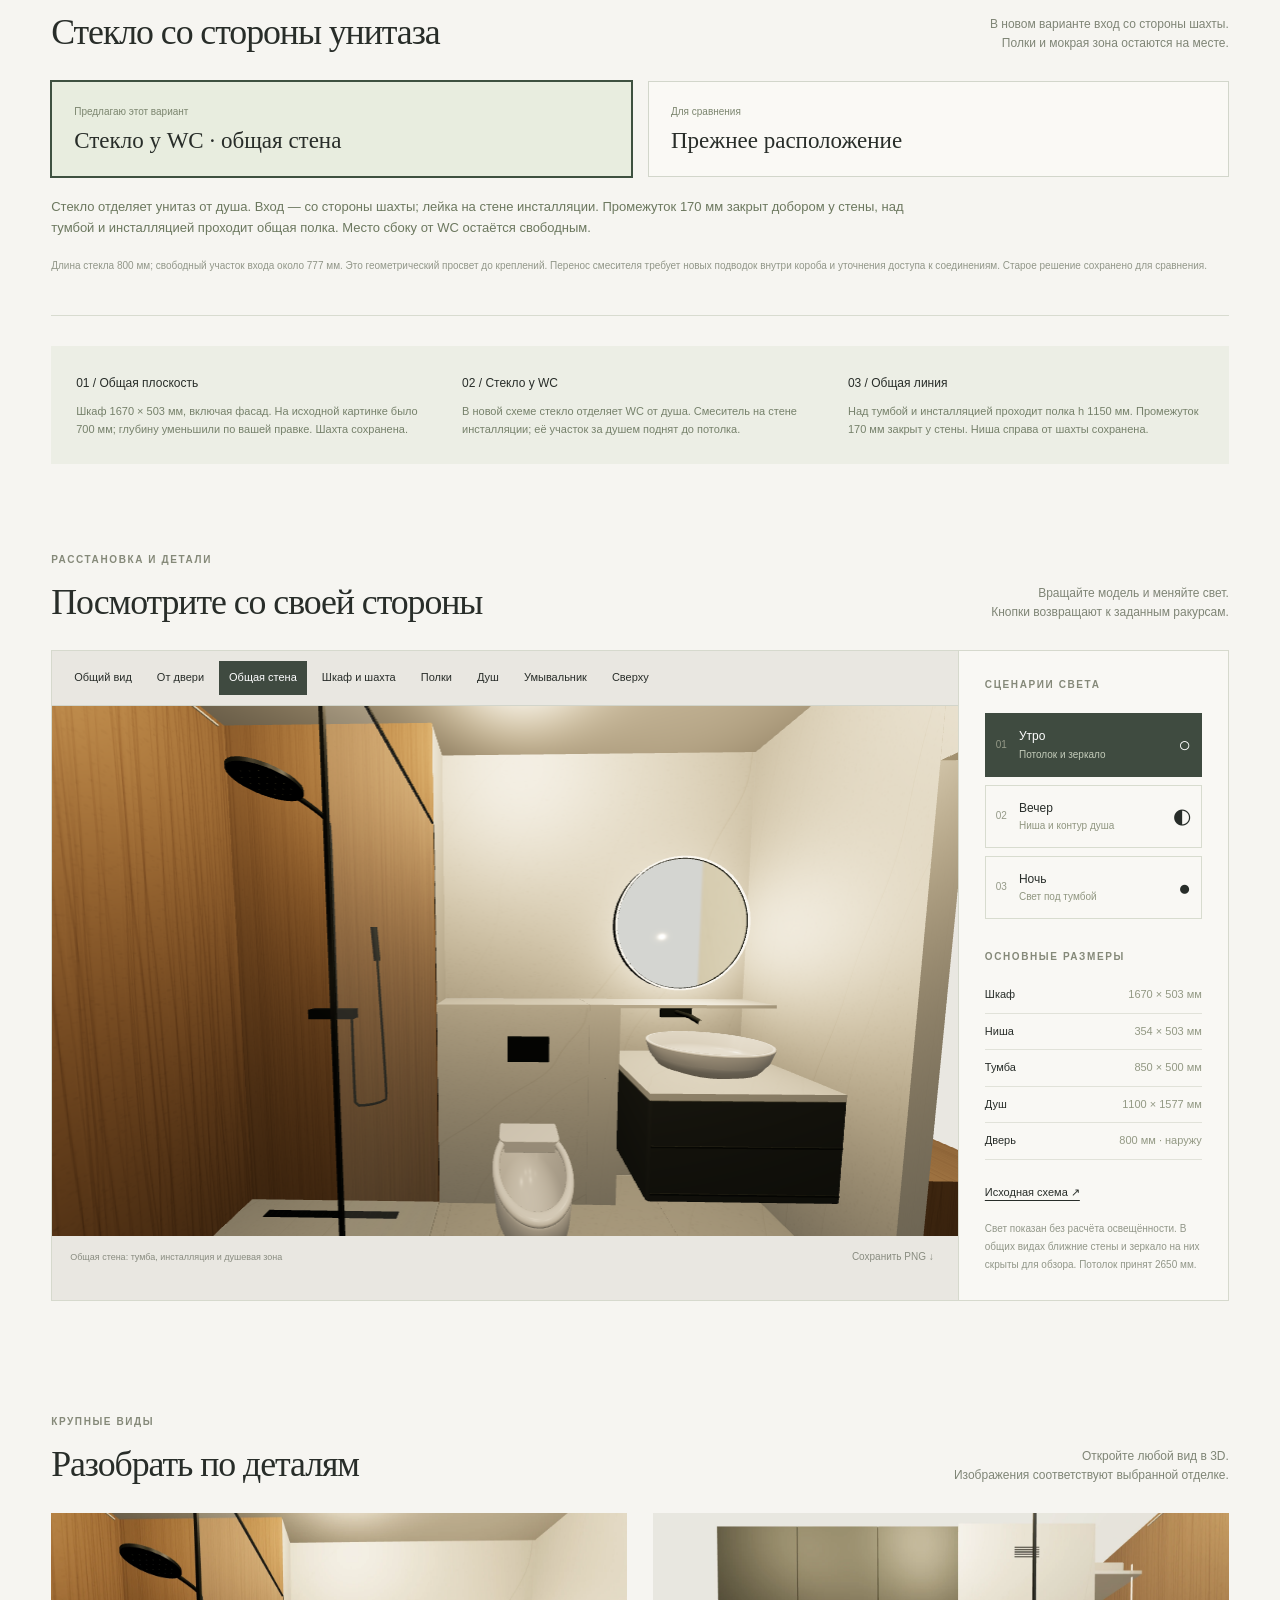
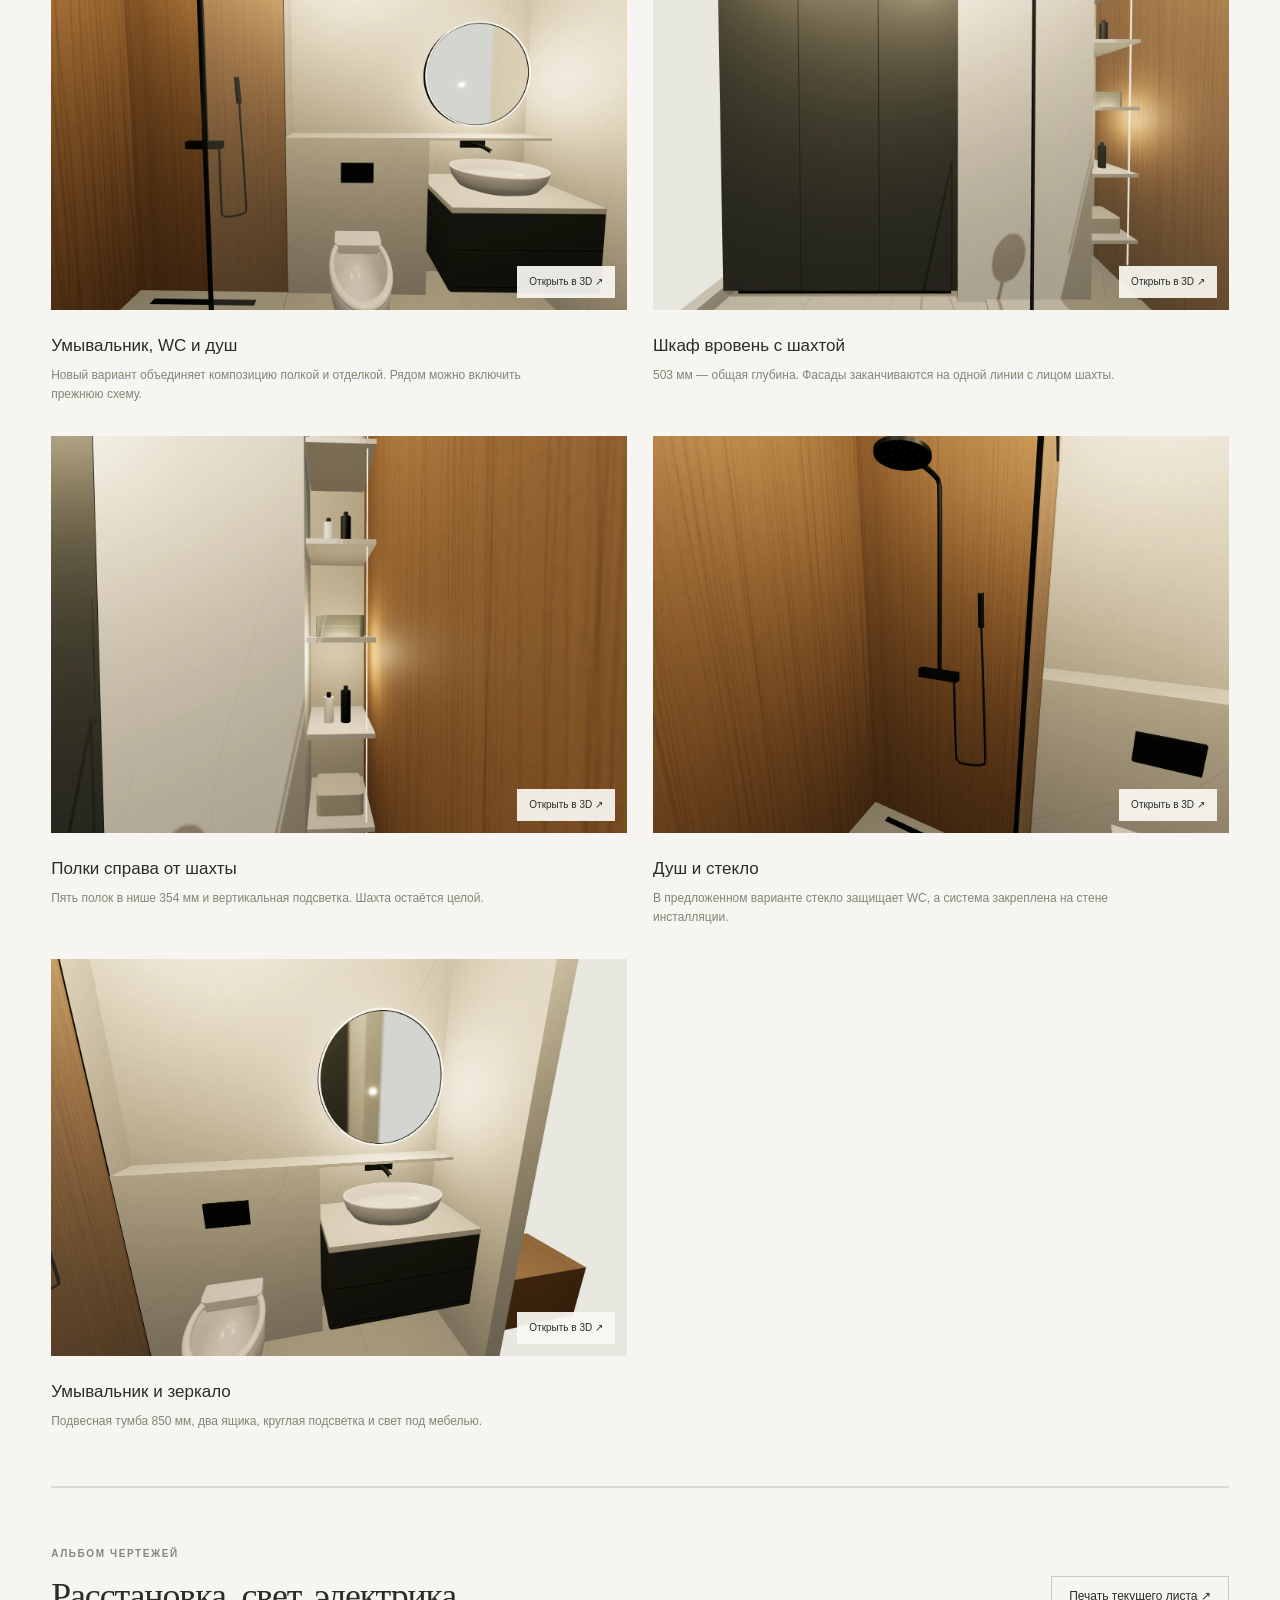
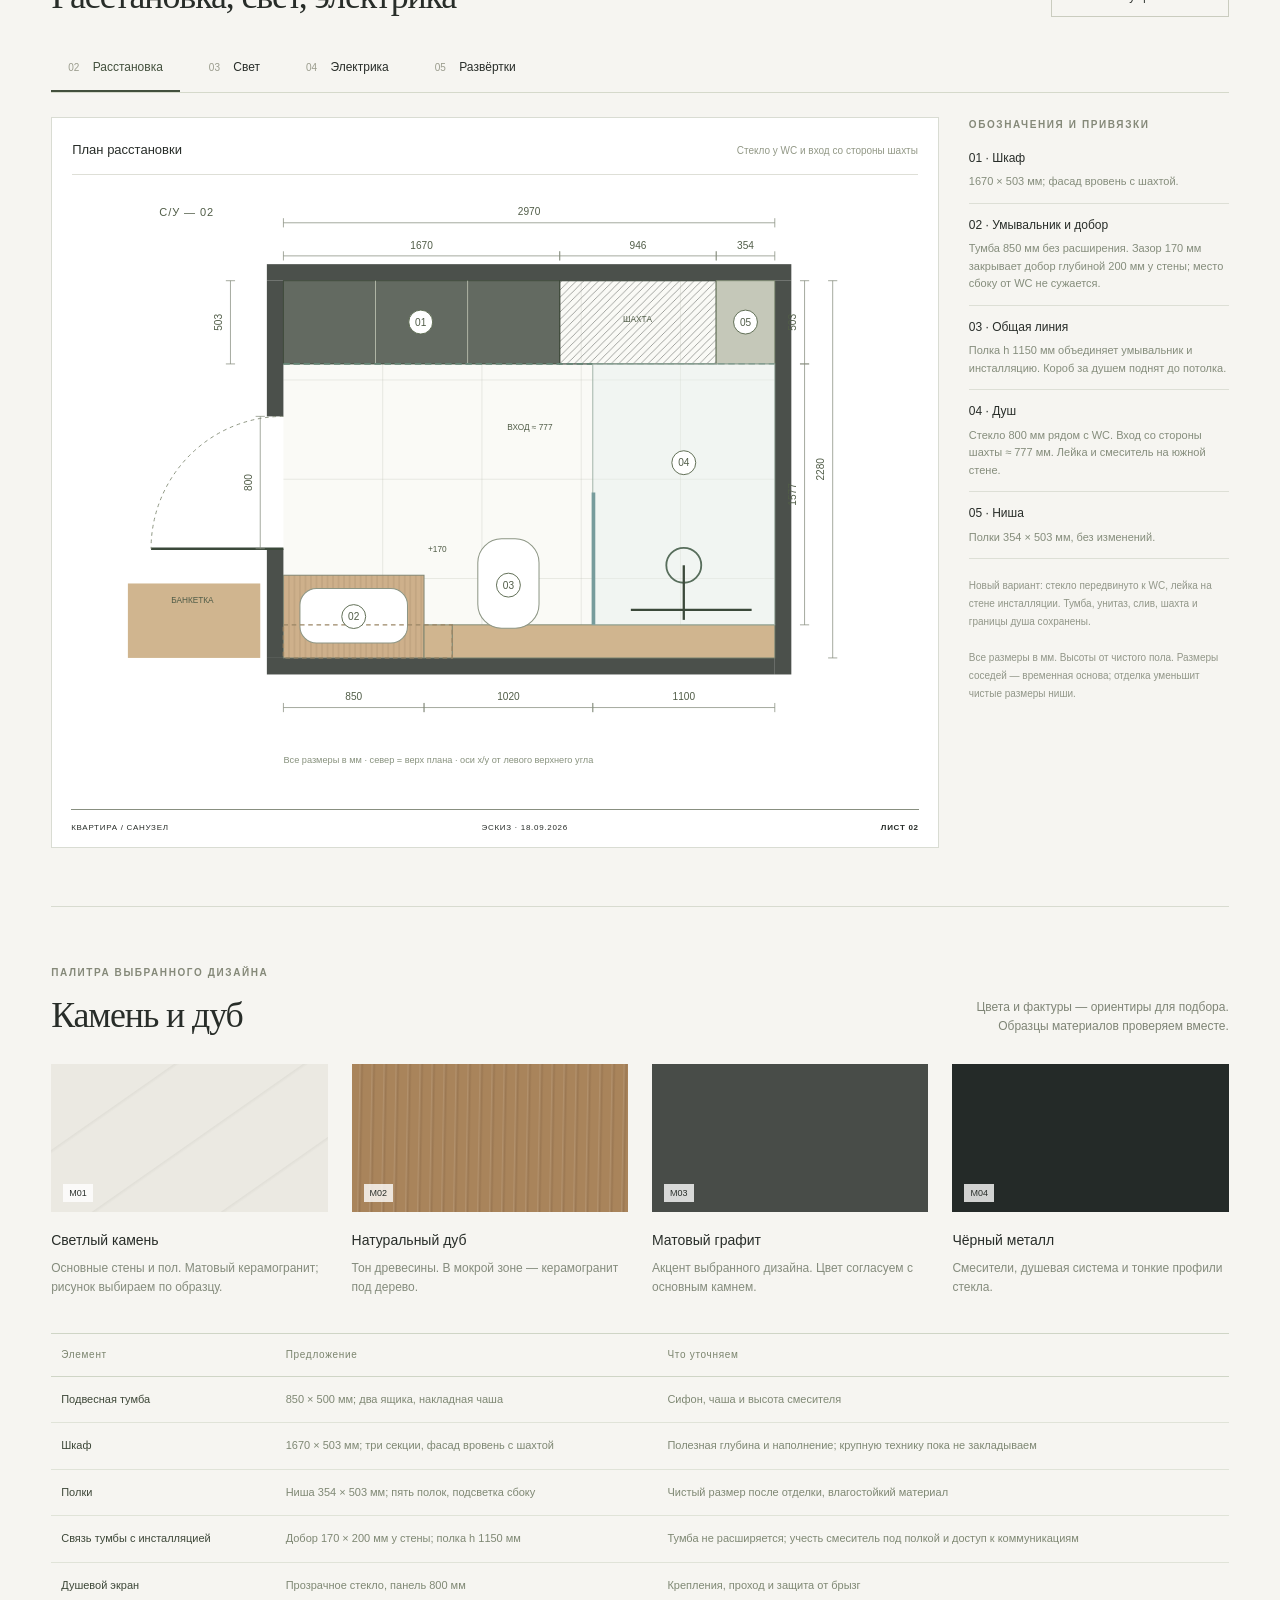
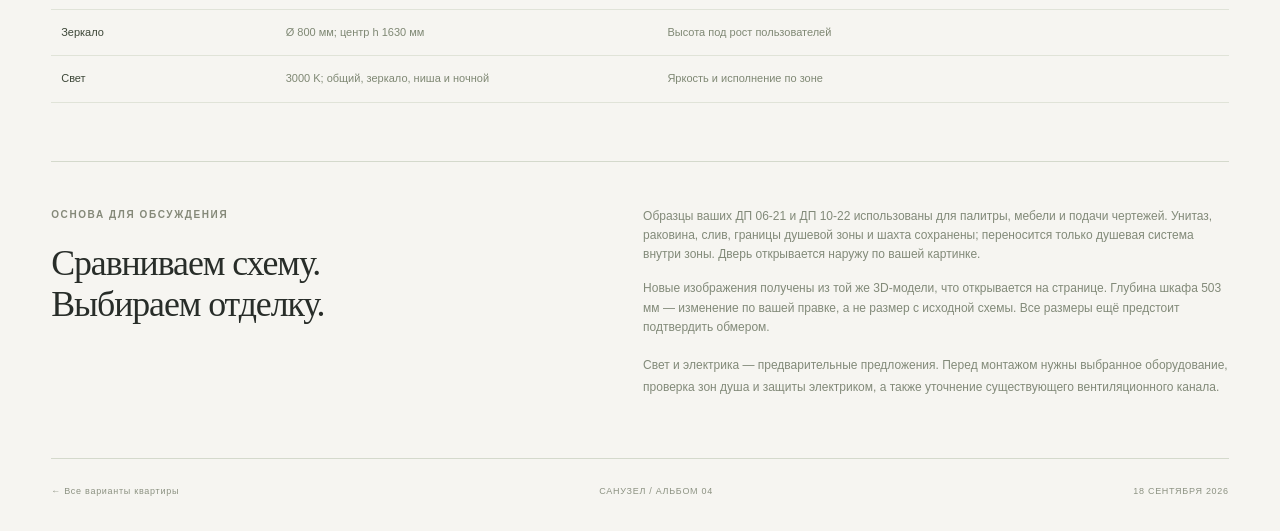
==== commit 90cd2e76: "Compare shower screen beside WC with original bathroom layout" ====
--- a/bathroom.html
+++ b/bathroom.html
@@ -1,16 +1,17 @@
 <!doctype html>
-<html lang="ru"><head><meta charset="utf-8"><meta name="viewport" content="width=device-width,initial-scale=1"><meta name="theme-color" content="#f6f5f1"><title>Санузел · три дизайна и детали</title><link rel="icon" href="assets/favicon.svg"><link rel="stylesheet" href="bathroom.css?v=3"><script type="importmap">{"imports":{"three":"./vendor/three.module.js"}}</script></head>
+<html lang="ru"><head><meta charset="utf-8"><meta name="viewport" content="width=device-width,initial-scale=1"><meta name="theme-color" content="#f6f5f1"><title>Санузел · три дизайна и детали</title><link rel="icon" href="assets/favicon.svg"><link rel="stylesheet" href="bathroom.css?v=4"><script type="importmap">{"imports":{"three":"./vendor/three.module.js"}}</script></head>
 <body>
-<header><a class="back" href="index.html?v=6">← К планировкам</a><a class="brand" href="bathroom.html?v=3">КВАРТИРА <span>/ ДЕТАЛИ</span></a><button id="share" class="outline">Поделиться ↗</button></header>
+<header><a class="back" href="index.html?v=6">← К планировкам</a><a class="brand" href="bathroom.html?v=4">КВАРТИРА <span>/ ДЕТАЛИ</span></a><button id="share" class="outline">Поделиться ↗</button></header>
 <main>
-<section class="hero" id="design"><div class="hero-copy"><p class="eyebrow">САНУЗЕЛ У ВХОДА · РЕДАКЦИЯ 03</p><h1>Одно место.<br>Три <em>характера.</em></h1><p class="lead">Камень и дуб, тёплый травертин или олива с орехом. Сравните отделку на одной планировке — с полками справа от шахты и душем на правой стене.</p><a href="#variants" class="primary">Выбрать дизайн <span>↗</span></a><div class="hero-facts"><div><strong>2,97 × 2,28</strong><small>м · до собственных обмеров</small></div><div><strong>3 дизайна</strong><small>7 ракурсов каждого</small></div></div></div><figure class="hero-image"><img id="hero-render" src="assets/bath-r3-stone-storage.webp" alt="Фронтальный вид: шкаф слева вровень с шахтой, открытые полки справа от шахты" fetchpriority="high"><figcaption><b id="hero-caption">01 / КАМЕНЬ И ДУБ</b><span>Снимок геометрии из интерактивной модели</span></figcaption></figure></section>
+<section class="hero" id="design"><div class="hero-copy"><p class="eyebrow">САНУЗЕЛ У ВХОДА · РЕДАКЦИЯ 04</p><h1>Одно место.<br>Три <em>характера.</em></h1><p class="lead">Камень и дуб, тёплый травертин или олива с орехом. Сравните три отделки и две схемы душа. В новом варианте стекло защищает WC, а умывальник и инсталляцию объединяет общая полка.</p><a href="#variants" class="primary">Выбрать дизайн <span>↗</span></a><div class="hero-facts"><div><strong>2,97 × 2,28</strong><small>м · до собственных обмеров</small></div><div><strong>3 дизайна</strong><small>8 ракурсов каждого</small></div></div></div><figure class="hero-image"><img id="hero-render" src="assets/bath-r4-protected-stone-wall.webp" alt="Общая композиция: умывальник, WC, стекло рядом с унитазом и душ на стене инсталляции" fetchpriority="high"><figcaption><b id="hero-caption">01 / КАМЕНЬ И ДУБ</b><span>Снимок геометрии из интерактивной модели</span></figcaption></figure></section>
 <nav class="chapter-nav" aria-label="Разделы альбома"><a href="#variants">01 <span>Дизайны</span></a><a href="#model">02 <span>3D</span></a><a href="#details">03 <span>Детали</span></a><a href="#drawings">04 <span>Чертежи</span></a><a href="#materials">05 <span>Материалы</span></a></nav>
 <section id="variants" class="variants-section"><div class="section-heading"><div><p class="eyebrow">ВЫБИРАЕМ АТМОСФЕРУ</p><h2>Три способа собрать интерьер</h2></div><p>Выбор меняет отделку в 3D,<br>крупных видах и развёртках.</p></div><div id="design-options" class="design-grid"></div><div class="design-summary" aria-live="polite"><div><p id="design-tag" class="eyebrow"></p><h3 id="design-name"></h3></div><p id="design-description"></p><p id="design-tradeoff"></p></div></section>
-<section class="review-strip" aria-label="Что исправлено"><article><b>01 / Общая плоскость</b><p>Шкаф 1670 × 503 мм, включая фасад. На исходной картинке было 700 мм; глубину уменьшили по вашей правке. Шахта сохранена.</p></article><article><b>02 / Правая стена</b><p>Душевая система установлена на правой стене по плану. Ниша находится в дальнем правом углу, сбоку от шахты.</p></article><article><b>03 / Полки на виду</b><p>В нише 354 × 503 мм — пять полок и вертикальная подсветка. Есть отдельный крупный ракурс.</p></article></section>
+<section id="arrangements" class="arrangement-section"><div class="section-heading"><div><p class="eyebrow">ДВЕ СХЕМЫ ДУША</p><h2>Стекло со стороны унитаза</h2></div><p>В новом варианте вход со стороны шахты.<br>Полки и мокрая зона остаются на месте.</p></div><div id="arrangement-options" class="arrangement-options" role="group" aria-label="Расположение душа"></div><p id="arrangement-description" class="arrangement-description" aria-live="polite"></p><p class="note">Длина стекла 800 мм; свободный участок входа около 777 мм. Это геометрический просвет до креплений. Перенос смесителя требует новых подводок внутри короба и уточнения доступа к соединениям. Старое решение сохранено для сравнения.</p></section>
+<section class="review-strip" aria-label="Что исправлено"><article><b>01 / Общая плоскость</b><p>Шкаф 1670 × 503 мм, включая фасад. На исходной картинке было 700 мм; глубину уменьшили по вашей правке. Шахта сохранена.</p></article><article><b>02 / Стекло у WC</b><p>В новой схеме стекло отделяет WC от душа. Смеситель на стене инсталляции; её участок за душем поднят до потолка.</p></article><article><b>03 / Общая линия</b><p>Над тумбой и инсталляцией проходит полка h 1150 мм. Промежуток 170 мм закрыт у стены. Ниша справа от шахты сохранена.</p></article></section>
 <section id="model" class="model-section"><div class="section-heading"><div><p class="eyebrow">РАССТАНОВКА И ДЕТАЛИ</p><h2>Посмотрите со своей стороны</h2></div><p>Вращайте модель и меняйте свет.<br>Кнопки возвращают к заданным ракурсам.</p></div><div class="studio"><div class="model-main"><div id="view-controls" class="toolbar" role="group" aria-label="Ракурс модели"></div><div id="bath-viewer"><p id="loading">Загружаем модель…</p></div><div class="model-caption"><span id="view-caption">Общий вид со срезом ближних стен</span><button id="snapshot" class="text-button">Сохранить PNG ↓</button></div></div><aside><p class="eyebrow">СЦЕНАРИИ СВЕТА</p><div class="light-controls" role="group" aria-label="Освещение"><button data-light="day" aria-pressed="true"><span>01</span><div><b>Утро</b><small>Потолок и зеркало</small></div><i>○</i></button><button data-light="evening" aria-pressed="false"><span>02</span><div><b>Вечер</b><small>Ниша и контур душа</small></div><i>◐</i></button><button data-light="night" aria-pressed="false"><span>03</span><div><b>Ночь</b><small>Свет под тумбой</small></div><i>●</i></button></div><div class="layout-key"><p class="eyebrow">ОСНОВНЫЕ РАЗМЕРЫ</p><p><b>Шкаф</b><span>1670 × 503 мм</span></p><p><b>Ниша</b><span>354 × 503 мм</span></p><p><b>Тумба</b><span>850 × 500 мм</span></p><p><b>Душ</b><span>1100 × 1577 мм</span></p><p><b>Дверь</b><span>800 мм · наружу</span></p></div><a href="assets/shower-reference.jpg" target="_blank" rel="noreferrer" class="text-link">Исходная схема ↗</a><p class="note">Свет показан без расчёта освещённости. В общих видах ближние стены и зеркало на них скрыты для обзора. Потолок принят 2650 мм.</p></aside></div></section>
 <section id="details" class="details-section"><div class="section-heading"><div><p class="eyebrow">КРУПНЫЕ ВИДЫ</p><h2>Разобрать по деталям</h2></div><p>Откройте любой вид в 3D.<br>Изображения соответствуют выбранной отделке.</p></div><div id="detail-gallery" class="detail-grid"></div></section>
-<section id="drawings" class="drawings-section"><div class="section-heading"><div><p class="eyebrow">АЛЬБОМ ЧЕРТЕЖЕЙ</p><h2>Расстановка, свет, электрика</h2></div><button id="print" class="outline">Печать текущего листа ↗</button></div><div class="sheet-tabs" role="group" aria-label="Лист проекта"><button data-sheet="layout" aria-pressed="true"><span>02</span> Расстановка</button><button data-sheet="light" aria-pressed="false"><span>03</span> Свет</button><button data-sheet="power" aria-pressed="false"><span>04</span> Электрика</button><button data-sheet="elevation" aria-pressed="false"><span>05</span> Развёртки</button></div><div class="sheet-layout"><article class="drawing-paper"><div class="paper-title"><b id="sheet-title">План расстановки</b><span id="sheet-subtitle"></span></div><div id="drawing"></div><div class="titleblock"><span>КВАРТИРА / САНУЗЕЛ</span><span>ЭСКИЗ · 16.09.2026</span><b id="sheet-number">ЛИСТ 02</b></div></article><div class="sheet-notes"><p class="eyebrow">ОБОЗНАЧЕНИЯ И ПРИВЯЗКИ</p><div id="sheet-items"></div><p id="sheet-note" class="note"></p><p class="note">Все размеры в мм. Высоты от чистого пола. Размеры соседей — временная основа; отделка уменьшит чистые размеры ниши.</p></div></div></section>
-<section id="materials" class="material-section"><div class="section-heading"><div><p class="eyebrow">ПАЛИТРА ВЫБРАННОГО ДИЗАЙНА</p><h2 id="material-heading">Камень и дуб</h2></div><p>Цвета и фактуры — ориентиры для подбора.<br>Образцы материалов проверяем вместе.</p></div><div id="material-grid" class="material-grid"></div><div class="spec-wrap"><table><thead><tr><th>Элемент</th><th>Предложение</th><th>Что уточняем</th></tr></thead><tbody><tr><td>Подвесная тумба</td><td>850 × 500 мм; два ящика, накладная чаша</td><td>Сифон, чаша и высота смесителя</td></tr><tr><td>Шкаф</td><td>1670 × 503 мм; три секции, фасад вровень с шахтой</td><td>Полезная глубина и наполнение; крупную технику пока не закладываем</td></tr><tr><td>Полки</td><td>Ниша 354 × 503 мм; пять полок, подсветка сбоку</td><td>Чистый размер после отделки, влагостойкий материал</td></tr><tr><td>Душевой экран</td><td>Прозрачное стекло, панель 800 мм</td><td>Крепления, проход и защита от брызг</td></tr><tr><td>Зеркало</td><td>Ø 800 мм; центр h 1630 мм</td><td>Высота под рост пользователей</td></tr><tr><td>Свет</td><td>3000 K; общий, зеркало, ниша и ночной</td><td>Яркость и исполнение по зоне</td></tr></tbody></table></div></section>
-<section class="project-note"><div><p class="eyebrow">ОСНОВА ДЛЯ ОБСУЖДЕНИЯ</p><h2>План один.<br>Отделку выбираем.</h2></div><div><p>Образцы ваших ДП 06‑21 и ДП 10‑22 использованы для палитры, мебели и подачи чертежей. Мокрые точки и шахта сохранены. Дверь открывается наружу по вашей картинке.</p><p>Новые изображения получены из той же 3D-модели, что открывается на странице. Глубина шкафа 503 мм — изменение по вашей правке, а не размер с исходной схемы. Все размеры ещё предстоит подтвердить обмером.</p><p class="note">Свет и электрика — предварительные предложения. Перед монтажом нужны выбранное оборудование, проверка зон душа и защиты электриком, а также уточнение существующего вентиляционного канала.</p></div></section>
-<footer><a href="index.html?v=6">← Все варианты квартиры</a><span>САНУЗЕЛ / АЛЬБОМ 03</span><span>16 СЕНТЯБРЯ 2026</span></footer>
-</main><div id="toast" role="status" aria-live="polite"></div><script type="module" src="bathroom.js?v=3"></script></body></html>
+<section id="drawings" class="drawings-section"><div class="section-heading"><div><p class="eyebrow">АЛЬБОМ ЧЕРТЕЖЕЙ</p><h2>Расстановка, свет, электрика</h2></div><button id="print" class="outline">Печать текущего листа ↗</button></div><div class="sheet-tabs" role="group" aria-label="Лист проекта"><button data-sheet="layout" aria-pressed="true"><span>02</span> Расстановка</button><button data-sheet="light" aria-pressed="false"><span>03</span> Свет</button><button data-sheet="power" aria-pressed="false"><span>04</span> Электрика</button><button data-sheet="elevation" aria-pressed="false"><span>05</span> Развёртки</button></div><div class="sheet-layout"><article class="drawing-paper"><div class="paper-title"><b id="sheet-title">План расстановки</b><span id="sheet-subtitle"></span></div><div id="drawing"></div><div class="titleblock"><span>КВАРТИРА / САНУЗЕЛ</span><span>ЭСКИЗ · 18.09.2026</span><b id="sheet-number">ЛИСТ 02</b></div></article><div class="sheet-notes"><p class="eyebrow">ОБОЗНАЧЕНИЯ И ПРИВЯЗКИ</p><div id="sheet-items"></div><p id="sheet-note" class="note"></p><p class="note">Все размеры в мм. Высоты от чистого пола. Размеры соседей — временная основа; отделка уменьшит чистые размеры ниши.</p></div></div></section>
+<section id="materials" class="material-section"><div class="section-heading"><div><p class="eyebrow">ПАЛИТРА ВЫБРАННОГО ДИЗАЙНА</p><h2 id="material-heading">Камень и дуб</h2></div><p>Цвета и фактуры — ориентиры для подбора.<br>Образцы материалов проверяем вместе.</p></div><div id="material-grid" class="material-grid"></div><div class="spec-wrap"><table><thead><tr><th>Элемент</th><th>Предложение</th><th>Что уточняем</th></tr></thead><tbody><tr><td>Подвесная тумба</td><td>850 × 500 мм; два ящика, накладная чаша</td><td>Сифон, чаша и высота смесителя</td></tr><tr><td>Шкаф</td><td>1670 × 503 мм; три секции, фасад вровень с шахтой</td><td>Полезная глубина и наполнение; крупную технику пока не закладываем</td></tr><tr><td>Полки</td><td>Ниша 354 × 503 мм; пять полок, подсветка сбоку</td><td>Чистый размер после отделки, влагостойкий материал</td></tr><tr><td>Связь тумбы с инсталляцией</td><td>Добор 170 × 200 мм у стены; полка h 1150 мм</td><td>Тумба не расширяется; учесть смеситель под полкой и доступ к коммуникациям</td></tr><tr><td>Душевой экран</td><td>Прозрачное стекло, панель 800 мм</td><td>Крепления, проход и защита от брызг</td></tr><tr><td>Зеркало</td><td>Ø 800 мм; центр h 1630 мм</td><td>Высота под рост пользователей</td></tr><tr><td>Свет</td><td>3000 K; общий, зеркало, ниша и ночной</td><td>Яркость и исполнение по зоне</td></tr></tbody></table></div></section>
+<section class="project-note"><div><p class="eyebrow">ОСНОВА ДЛЯ ОБСУЖДЕНИЯ</p><h2>Сравниваем схему.<br>Выбираем отделку.</h2></div><div><p>Образцы ваших ДП 06‑21 и ДП 10‑22 использованы для палитры, мебели и подачи чертежей. Унитаз, раковина, слив, границы душевой зоны и шахта сохранены; переносится только душевая система внутри зоны. Дверь открывается наружу по вашей картинке.</p><p>Новые изображения получены из той же 3D-модели, что открывается на странице. Глубина шкафа 503 мм — изменение по вашей правке, а не размер с исходной схемы. Все размеры ещё предстоит подтвердить обмером.</p><p class="note">Свет и электрика — предварительные предложения. Перед монтажом нужны выбранное оборудование, проверка зон душа и защиты электриком, а также уточнение существующего вентиляционного канала.</p></div></section>
+<footer><a href="index.html?v=6">← Все варианты квартиры</a><span>САНУЗЕЛ / АЛЬБОМ 04</span><span>18 СЕНТЯБРЯ 2026</span></footer>
+</main><div id="toast" role="status" aria-live="polite"></div><script type="module" src="bathroom.js?v=4"></script></body></html>
--- a/bathroom.css
+++ b/bathroom.css
@@ -1,4 +1,6 @@
 *{box-sizing:border-box}html{scroll-behavior:smooth;scroll-padding-top:85px}body{margin:0;background:#f6f5f1;color:#282d29;font:14px/1.6 -apple-system,BlinkMacSystemFont,'Segoe UI',sans-serif}button,a{-webkit-tap-highlight-color:transparent}a{color:inherit;text-decoration:none}button{font:inherit;color:inherit;cursor:pointer}button:focus-visible,a:focus-visible{outline:3px solid #9a7d4f;outline-offset:4px}header{height:78px;padding:0 4%;display:flex;align-items:center;justify-content:space-between;gap:20px;border-bottom:1px solid #ddded7}.brand{font-weight:700;letter-spacing:.15em;font-size:12px}.brand span{font-weight:400;color:#878b80}.back{font-size:12px}.outline{background:none;border:1px solid #caccbf;padding:10px 17px;font-size:12px}.outline:hover{background:#eeeee5}main{max-width:1600px;margin:auto;padding:0 4%}h1,h2,h3,p,figure{margin:0}h1,h2{font-family:Georgia,'Times New Roman',serif;font-weight:400}h1{font-size:clamp(54px,5.5vw,86px);line-height:1.01;letter-spacing:-.045em}h1 em{color:#7f856b;font-weight:400}h2{font-size:clamp(28px,2.8vw,40px);line-height:1.14;letter-spacing:-.03em}.eyebrow{font-size:10px;letter-spacing:.16em;font-weight:600;color:#858979;margin-bottom:20px}.hero{display:grid;grid-template-columns:.78fr 1.5fr;gap:5%;padding:46px 0 38px;align-items:center}.hero .eyebrow{margin-bottom:24px}.lead{font-size:13px;color:#777e71;max-width:310px;margin:24px 0;line-height:1.8}.primary{display:inline-flex;gap:36px;background:#3d483e;color:#fff;padding:13px 18px;font-size:12px}.primary:hover{background:#59654f}.hero-facts{display:flex;gap:30px;margin-top:40px;padding-top:20px;border-top:1px solid #d9ddd0}.hero-facts strong{display:block;font-size:16px;font-weight:500}.hero-facts small{font-size:10px;color:#8a8f80}.hero-image{position:relative}.hero-image img{width:100%;aspect-ratio:1.28;object-fit:cover;display:block}.hero-image figcaption{display:flex;justify-content:space-between;gap:14px;padding:12px 0 0;font-size:9px;color:#8b8d81}.hero-image figcaption b{font-weight:500;letter-spacing:.12em}.chapter-nav{display:flex;justify-content:space-between;border-block:1px solid #d8dbd0;padding:20px 0;gap:20px;font-size:11px;color:#8e9286}.chapter-nav a{display:flex;gap:20px}.chapter-nav span{font-size:12px;color:#404b3e}.section-heading{display:flex;align-items:end;justify-content:space-between;gap:24px;margin-bottom:28px}.section-heading .eyebrow{margin-bottom:14px}.section-heading>p{font-size:12px;color:#7f8576;text-align:right}.model-section,.drawings-section,.material-section{padding:58px 0;scroll-margin-top:20px}.studio{display:grid;grid-template-columns:minmax(0,1fr) 270px;border:1px solid #d6d9cd}.model-main{min-width:0;background:#e9e7e1}.toolbar{display:flex;border-bottom:1px solid #d2d5cb;padding:10px 12px;gap:5px}.toolbar button{border:0;background:none;font-size:11px;padding:8px 13px}.toolbar button[aria-pressed=true]{background:#3f4a40;color:white}.toolbar .save{margin-left:auto}#bath-viewer{height:530px;position:relative;touch-action:none}#bath-viewer canvas{display:block;width:100%;height:100%}#loading{position:absolute;inset:45% 15%;text-align:center;font-size:12px}.model-caption{display:flex;justify-content:space-between;gap:14px;padding:12px 18px;font-size:9px;color:#898c80}aside{padding:26px;background:#f9f8f4;border-left:1px solid #d6d9cd}.light-controls{display:grid;gap:8px}.light-controls button{display:flex;align-items:center;text-align:left;gap:12px;padding:13px 10px;border:1px solid #d8dccf;background:none}.light-controls button>span{font-size:10px;color:#959a88}.light-controls b{font-size:12px;font-weight:500;display:block}.light-controls small{display:block;font-size:10px;color:#909680}.light-controls i{margin-left:auto;font-size:21px;font-style:normal}.light-controls button[aria-pressed=true]{background:#3f4b40;border-color:#3f4b40;color:white}.light-controls button[aria-pressed=true] small{color:#c3cbb9}.layout-key{margin:30px 0 20px}.layout-key .eyebrow{margin-bottom:12px}.layout-key p:not(.eyebrow){display:flex;justify-content:space-between;padding:9px 0;border-bottom:1px solid #e1e2d9;font-size:11px}.layout-key b{font-weight:500}.layout-key span{color:#939984}.text-link{font-size:11px;text-decoration:underline;text-underline-offset:4px}.note{font-size:10px;color:#929789;line-height:1.8;margin-top:18px}.drawings-section{border-top:1px solid #d8dbd0}.sheet-tabs{display:flex;border-bottom:1px solid #d5d9cb;margin:10px 0 24px;gap:12px}.sheet-tabs button{padding:13px 17px;border:0;border-bottom:2px solid transparent;background:none;font-size:12px}.sheet-tabs span{font-size:10px;margin-right:10px;color:#9a9c8d}.sheet-tabs button[aria-pressed=true]{border-color:#43503d;color:#43503d}.sheet-layout{display:grid;grid-template-columns:minmax(0,1fr) 260px;gap:30px;align-items:start}.drawing-paper{background:#fff;border:1px solid #d9dcd3;padding:22px 20px 0;min-width:0}.paper-title{display:flex;align-items:center;justify-content:space-between;border-bottom:1px solid #dedfd7;padding-bottom:13px;gap:10px}.paper-title b{font-weight:500;font-size:13px}.paper-title span{font-size:10px;color:#929886}#drawing svg{width:100%;height:auto;display:block}.titleblock{display:flex;justify-content:space-between;border-top:1px solid #888f80;font-size:8px;letter-spacing:.09em;margin:0 -1px;padding:12px 0;gap:10px}.sheet-notes article{padding:12px 0;border-bottom:1px solid #dddfd6}.sheet-notes h3{font-size:12px;font-weight:500}.sheet-notes article p{font-size:11px;color:#858d7c;margin-top:5px}.sheet-notes .eyebrow{margin-bottom:4px}.material-section{border-top:1px solid #d8dbd0}.material-grid{display:grid;grid-template-columns:repeat(4,1fr);gap:24px}.swatch{height:148px;position:relative}.swatch span{position:absolute;left:12px;bottom:10px;background:#ffffffc9;padding:2px 6px;font-size:9px}.marble{background:repeating-linear-gradient(151deg,#e9e7dd 0,#e6e4da 25px,#a6a79c66 26px,#f0eee5 28px,#e5e2d6 53px)}.timber{background:repeating-linear-gradient(92deg,#b59069,#bda17c 7px,#a07b5238 8px,#c5a780 13px)}.charcoal{background:#464c46}.olive{background:repeating-linear-gradient(90deg,#657052 0,#657052 30px,#949981 31px,#586249 33px,#586249 61px)}.material-grid h3{font-size:14px;font-weight:500;margin:17px 0 8px}.material-grid p{font-size:12px;color:#858c7d}.spec-wrap{overflow:auto;margin-top:35px}table{border-collapse:collapse;width:100%;min-width:580px;font-size:11px;text-align:left}th{font-size:10px;letter-spacing:.07em;font-weight:500;color:#7c856f;border-block:1px solid #cfd5c6;padding:13px 10px}td{padding:14px 10px;border-bottom:1px solid #e0e3d8;color:#7f8874}td:first-child{color:#3d4738}.project-note{border-top:1px solid #d4d9cc;padding:45px 0;display:grid;grid-template-columns:1fr 1.3fr;gap:12%}.project-note p:not(.eyebrow){font-size:12px;color:#828a79;margin-bottom:15px}footer{padding:25px 0 32px;border-top:1px solid #d4d9cc;display:flex;justify-content:space-between;gap:18px;font-size:9px;letter-spacing:.08em;color:#8c9282}#toast{display:none;position:fixed;bottom:24px;left:50%;transform:translateX(-50%);background:#354430;color:#fff;padding:12px 20px;font-size:12px;z-index:20;max-width:90vw}#toast.show{display:block}
+/* Two shower arrangements preserve the fixed fixtures and room envelope. */
+.arrangement-section{padding:40px 0;border-bottom:1px solid #d8dbd0}.arrangement-options{display:grid;grid-template-columns:1fr 1fr;gap:16px}.arrangement-options button{padding:22px;background:#faf9f5;border:1px solid #d2d6cb;text-align:left}.arrangement-options button[aria-pressed=true]{background:#e8eddf;border-color:#3e5140;box-shadow:0 0 0 1px #3e5140}.arrangement-options small{display:block;font-size:10px;color:#7c866f;margin-bottom:8px}.arrangement-options b{font:23px Georgia,serif}.arrangement-description{margin-top:20px;max-width:870px;font-size:13px;color:#6c785f}svg .ledge-plan{fill:none;stroke:#9b8666;stroke-width:1.5;stroke-dasharray:5 4}@media(max-width:750px){.arrangement-options{grid-template-columns:1fr;gap:10px}.arrangement-options button{padding:18px}.arrangement-options b{font-size:22px}}@media print{.arrangement-section{display:none}}
 /* Three material studies and geometry-derived detail images. */
 .variants-section,.details-section{padding:55px 0;border-bottom:1px solid #d8dbd0;scroll-margin-top:20px}.design-grid{display:grid;grid-template-columns:repeat(3,1fr);gap:20px}.design-card{padding:0;text-align:left;background:#faf9f5;border:1px solid #d2d6cb;overflow:hidden}.design-card[aria-pressed=true]{border-color:#3e5140;box-shadow:0 0 0 2px #3e5140}.design-card img{width:100%;aspect-ratio:1.5;object-fit:cover;display:block}.design-card-copy{display:grid;padding:20px;gap:9px}.design-card small{font-size:9px;letter-spacing:.11em;color:#818775}.design-card b{font-family:Georgia,serif;font-size:25px;font-weight:400}.mini-palette{display:flex;gap:7px}.mini-palette i{width:22px;height:22px;border-radius:50%;border:1px solid #00000010}.choice-label{font-size:10px;color:#6e7a65}.design-card[aria-pressed=true] .choice-label{font-weight:700;color:#37472f}.design-summary{display:grid;grid-template-columns:.8fr 1.1fr 1fr;gap:30px;margin-top:28px;align-items:start}.design-summary h3{font:25px Georgia,serif}.design-summary .eyebrow{margin-bottom:9px}.design-summary>p{font-size:12px;color:#78816d}.review-strip{display:grid;grid-template-columns:repeat(3,1fr);gap:30px;margin:30px 0;padding:25px;background:#eceee5}.review-strip b{font-size:12px;font-weight:500}.review-strip p{font-size:11px;margin-top:10px;color:#76816b}.toolbar{flex-wrap:wrap}.toolbar button{padding:8px 10px}.text-button{border:0;background:none;font-size:10px;white-space:nowrap}.model-caption{align-items:center}.detail-grid{display:grid;grid-template-columns:1fr 1fr;gap:32px 26px}.detail-grid button{border:0;background:#e9e7e1;padding:0;width:100%;position:relative;text-align:left}.detail-grid img{width:100%;aspect-ratio:1.45;object-fit:cover;display:block}.detail-grid button span{position:absolute;right:12px;bottom:12px;background:#f9f8f1ed;padding:8px 12px;font-size:10px}.detail-grid h3{font-size:17px;font-weight:500;margin:15px 0 7px}.detail-grid p{font-size:12px;color:#7f8874;max-width:520px}.material-grid .swatch{background-image:none}.material-grid .marble{background-image:repeating-linear-gradient(145deg,transparent 0,transparent 70px,#8b8b801a 71px,transparent 74px)}.material-grid .timber{background-image:repeating-linear-gradient(91deg,transparent,transparent 7px,#ffffff1a 8px,#49302024 10px,transparent 12px)}.material-grid .travertine{background-image:repeating-linear-gradient(0deg,transparent 0,transparent 8px,#ffffff38 10px,transparent 12px)}.hero-image img{object-fit:contain;background:#e9e7e1;aspect-ratio:1.25}.hero h1{font-size:clamp(48px,5.1vw,79px)}svg .niche{fill:var(--accent,#c5c8b9);stroke:#748068}svg .alignment{stroke:#648575;stroke-width:1.8;stroke-dasharray:7 4}svg[style] .cabinet{fill:var(--cabinet)}svg[style] .elev-wall{fill:var(--stone)}svg[style] .timber{fill:var(--wood)}
 @media(max-width:750px){.variants-section,.details-section{padding:32px 0}.design-grid{grid-template-columns:1fr;gap:14px}.design-card{display:grid;grid-template-columns:1.1fr 1fr;align-items:center}.design-card img{aspect-ratio:1.05;height:100%;object-fit:cover}.design-card-copy{padding:13px;gap:7px}.design-card b{font-size:22px}.design-card small{font-size:8px}.design-summary{grid-template-columns:1fr;gap:12px;margin-top:23px}.review-strip{grid-template-columns:1fr;gap:18px;padding:22px}.review-strip p{font-size:12px}.detail-grid{grid-template-columns:1fr;gap:28px}.detail-grid img{aspect-ratio:1.15;object-fit:contain}.toolbar button{font-size:10px;padding:8px}.hero h1{font-size:45px}.hero-copy{grid-template-columns:1fr}.hero .lead{max-width:100%}.hero-image img{aspect-ratio:1.15}.chapter-nav span{font-size:10px}.model-caption{font-size:9px}.detail-grid h3{font-size:17px}}
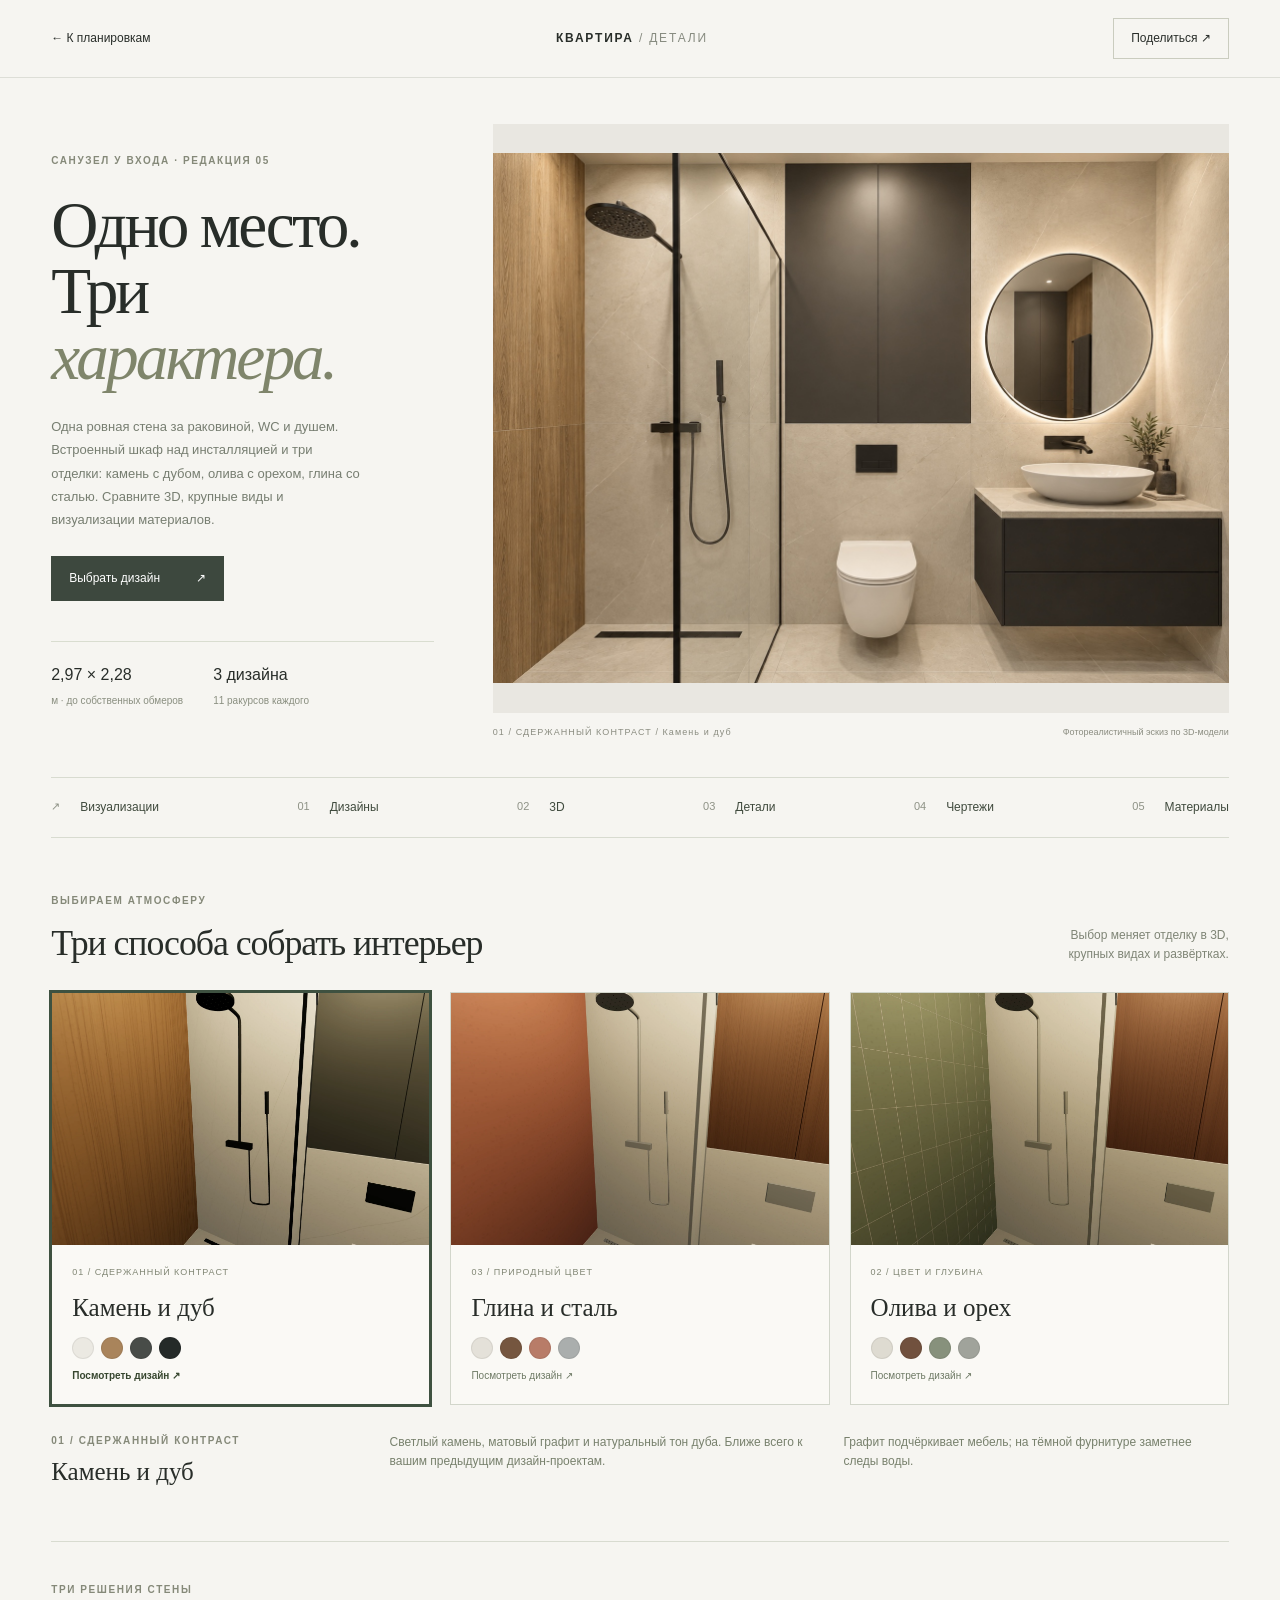
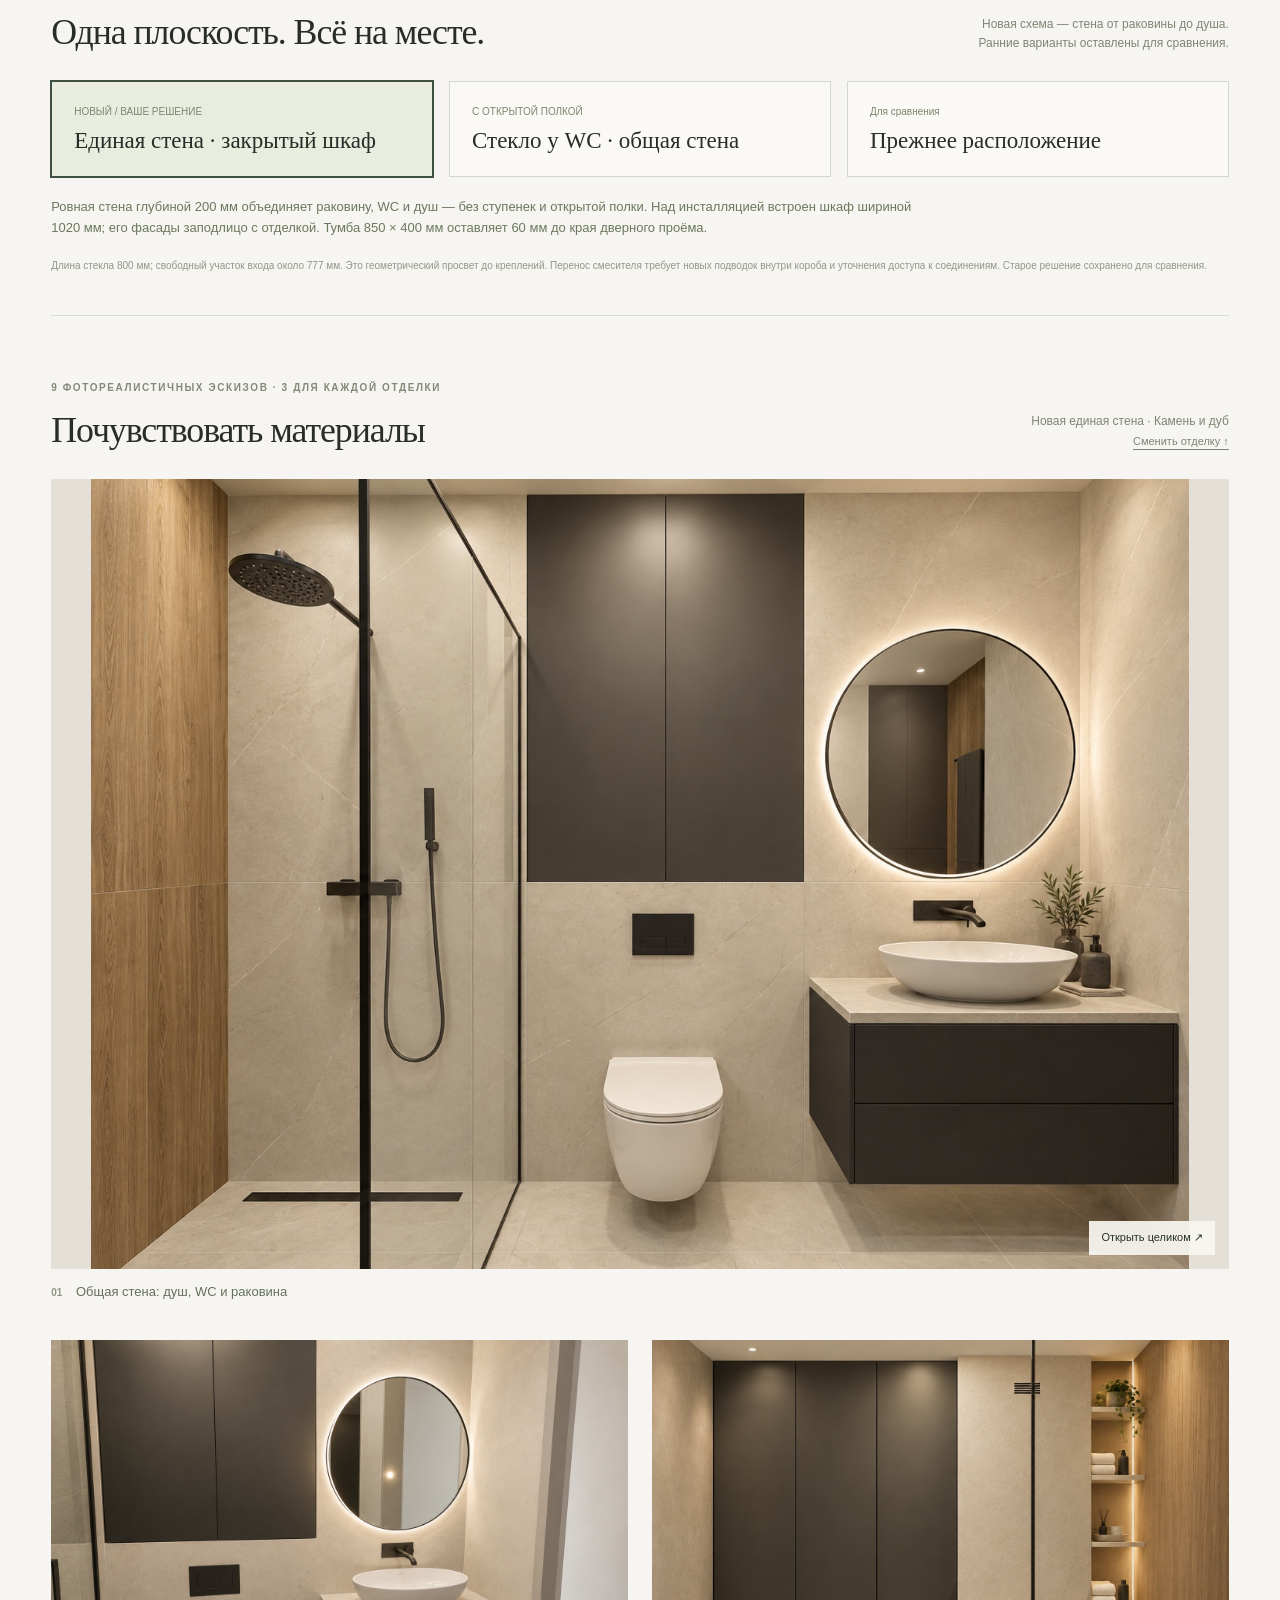
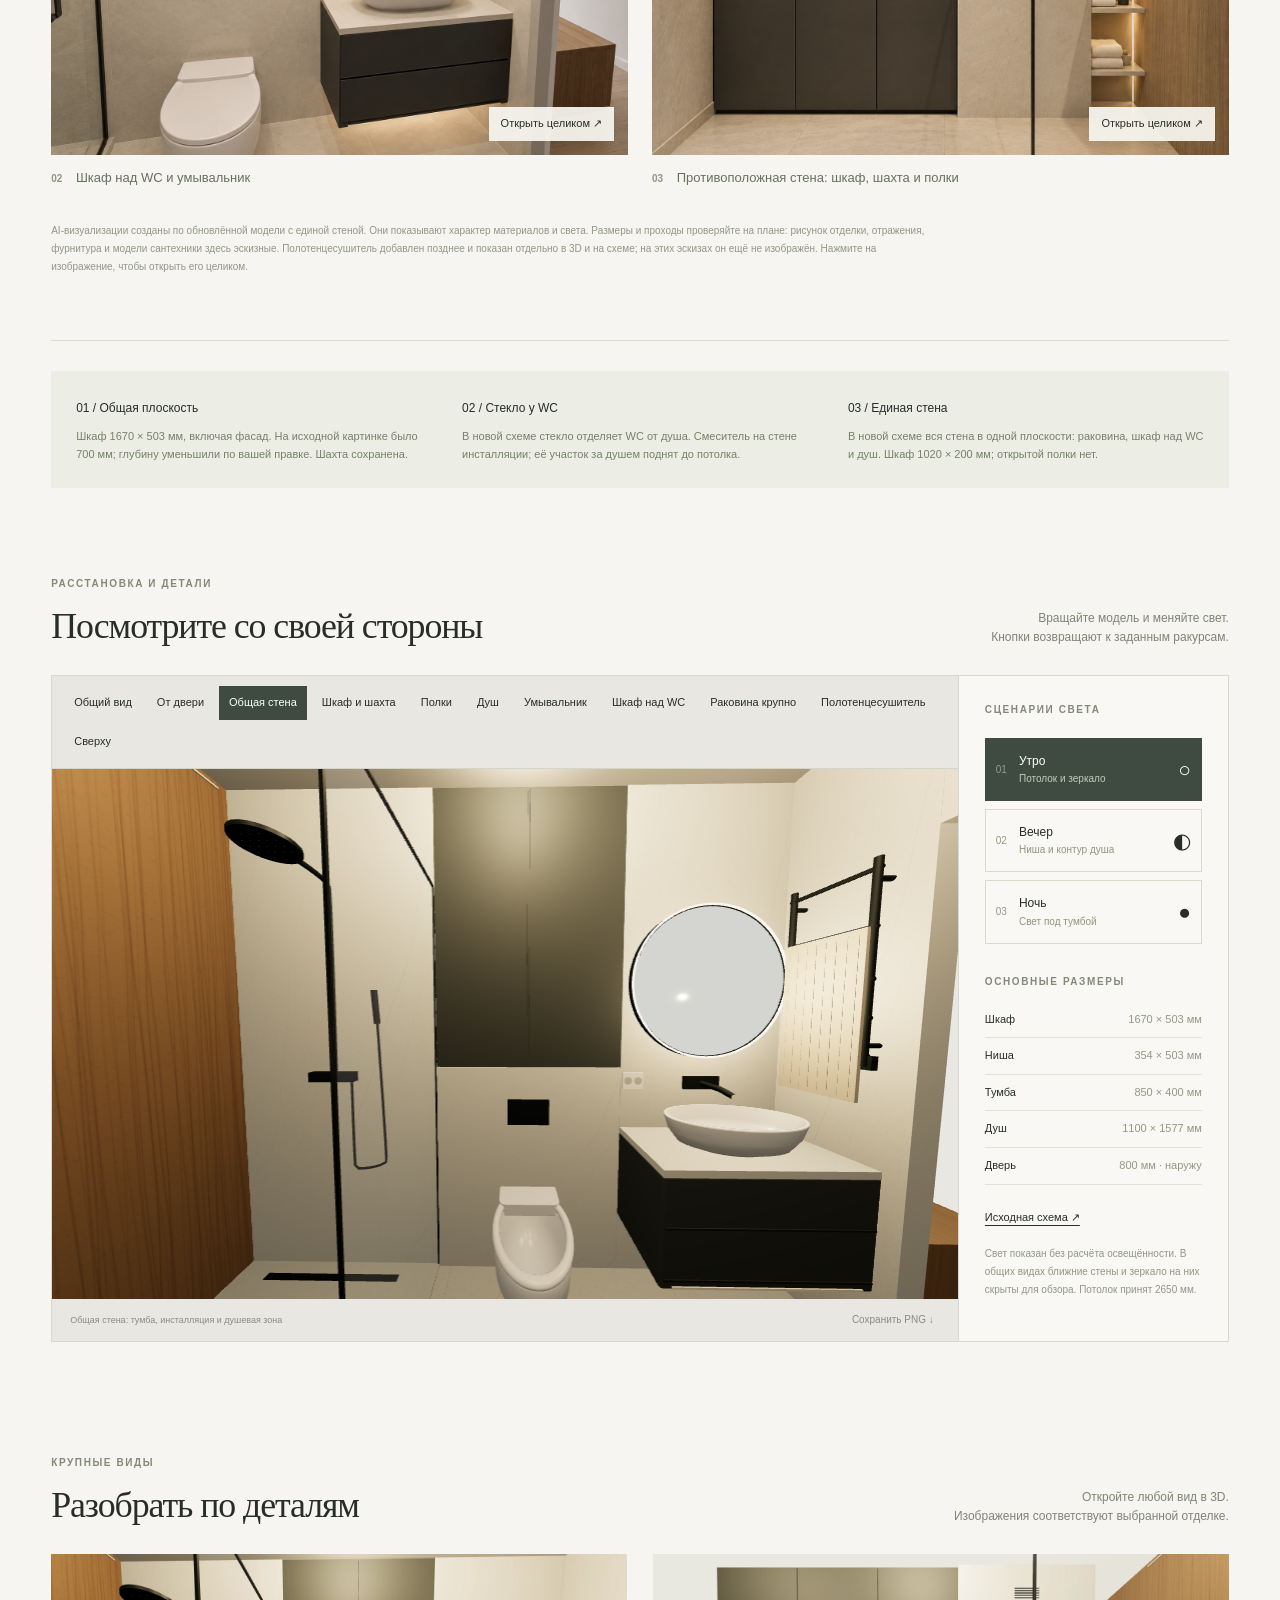
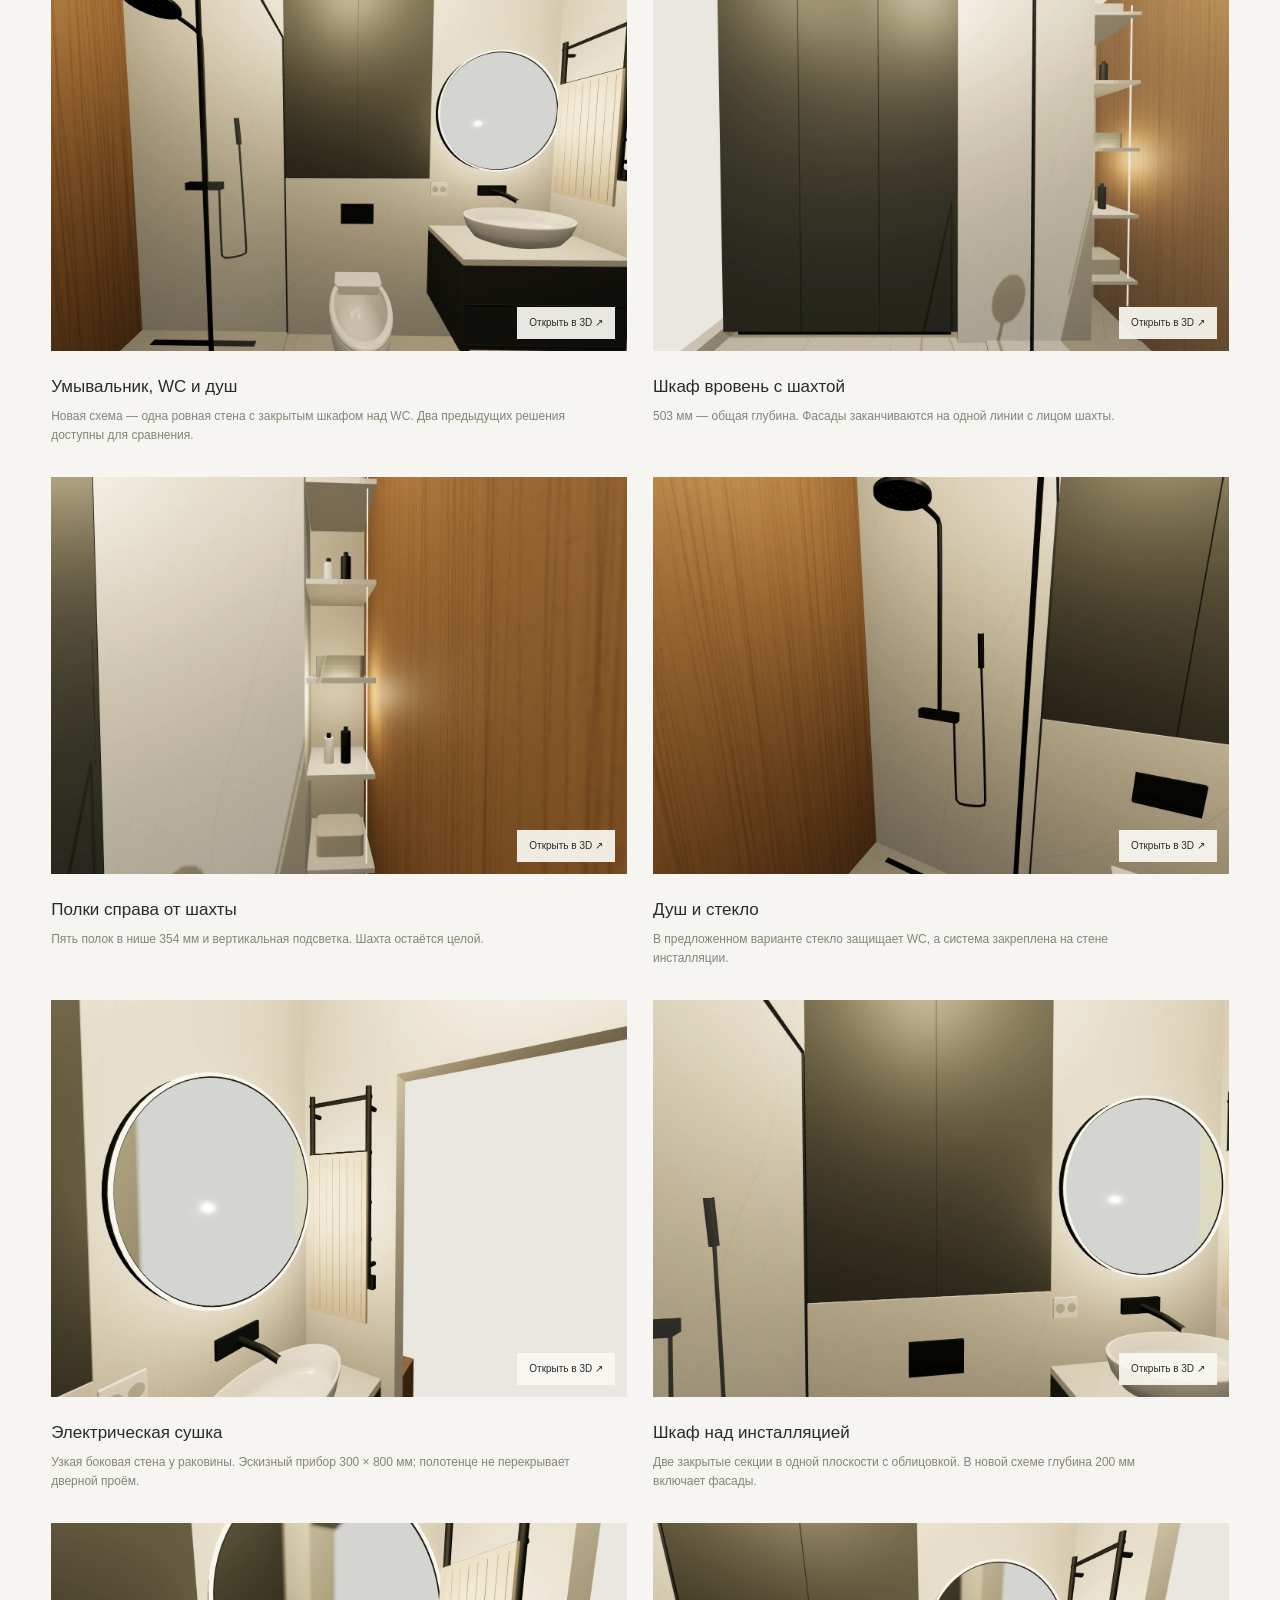
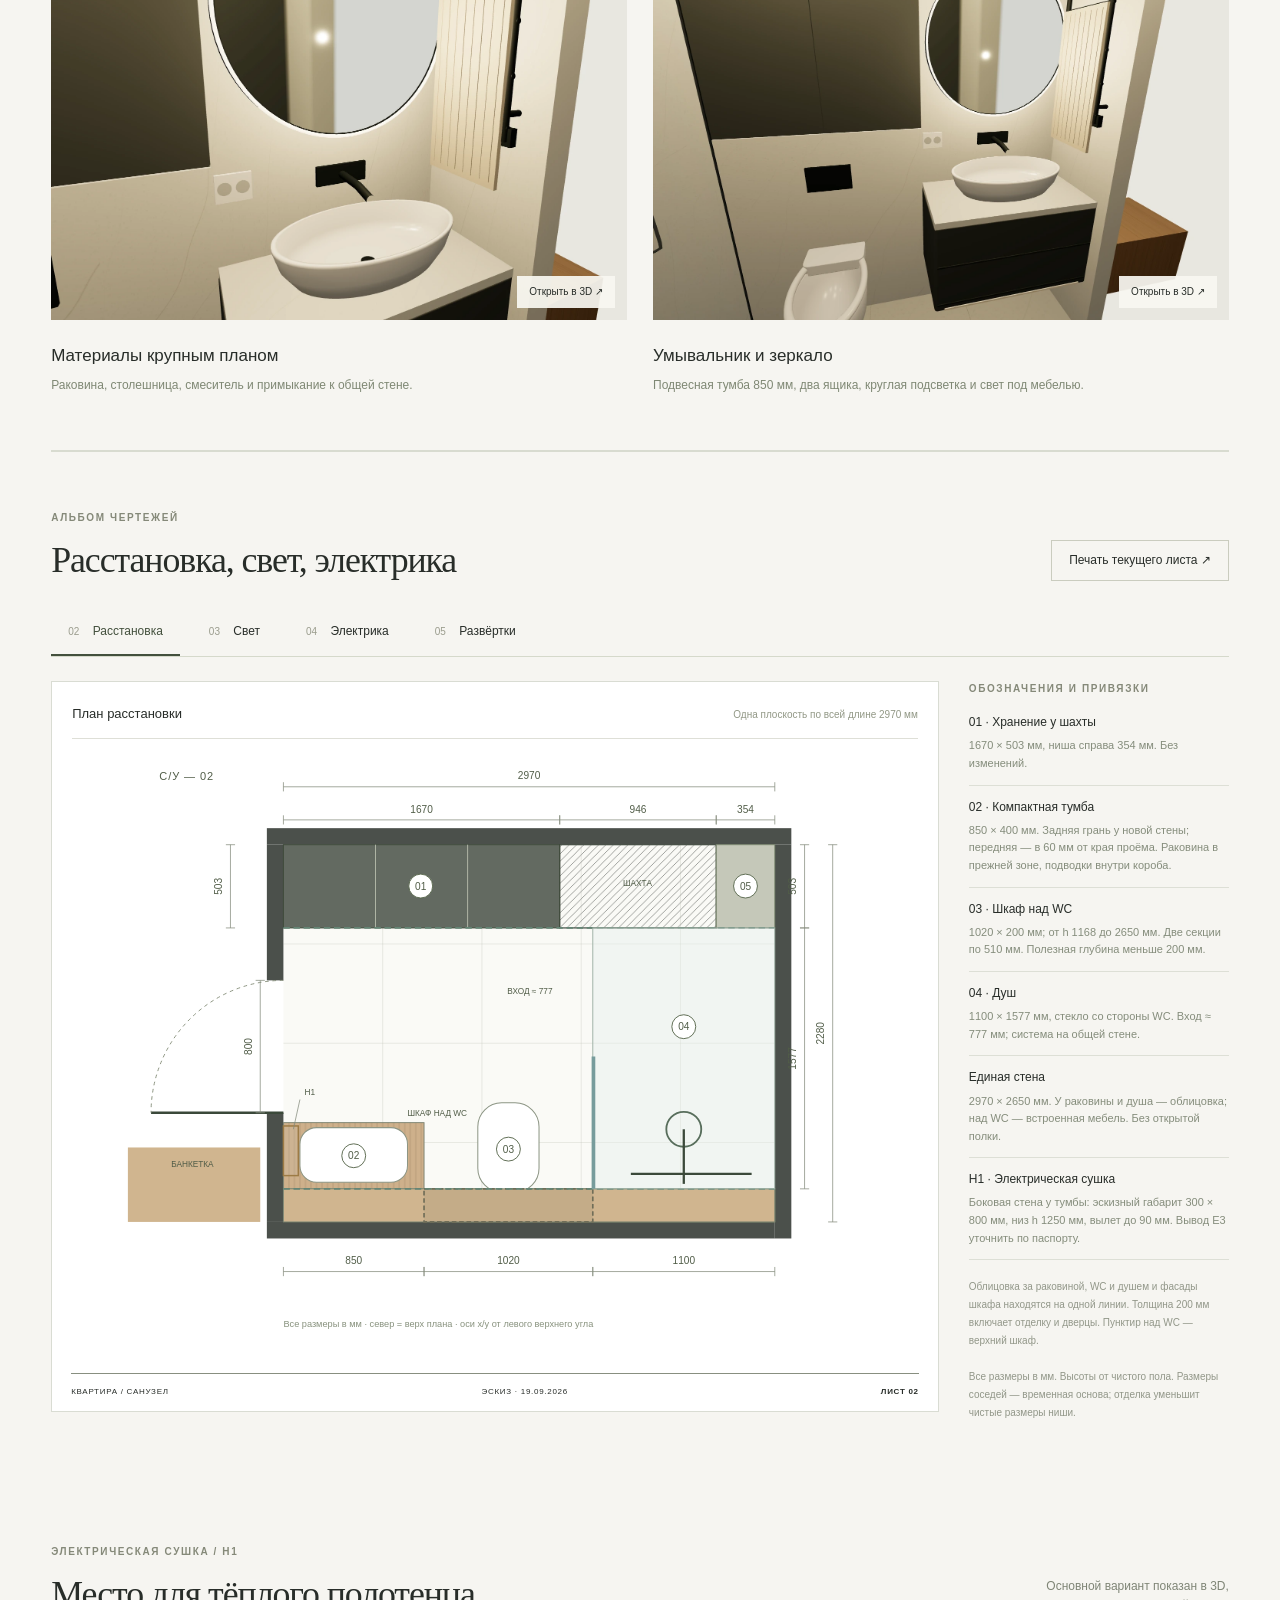
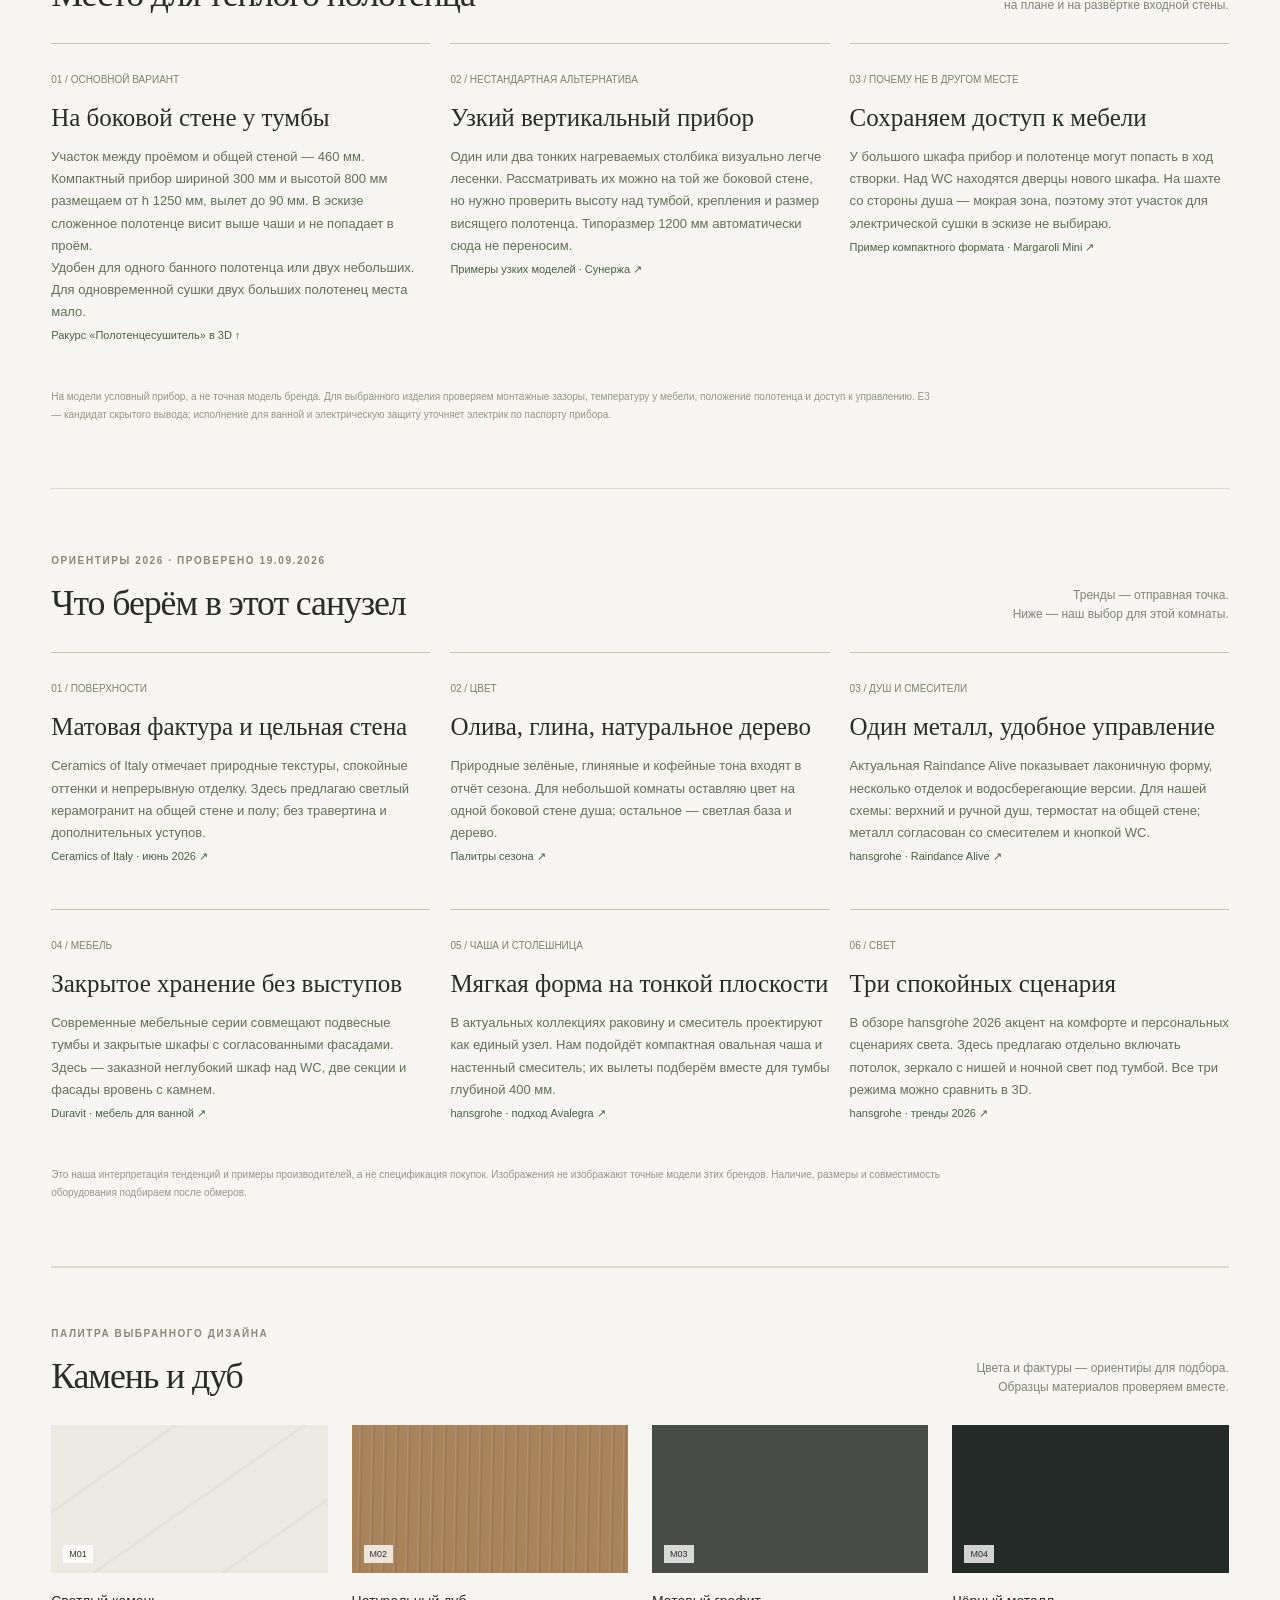
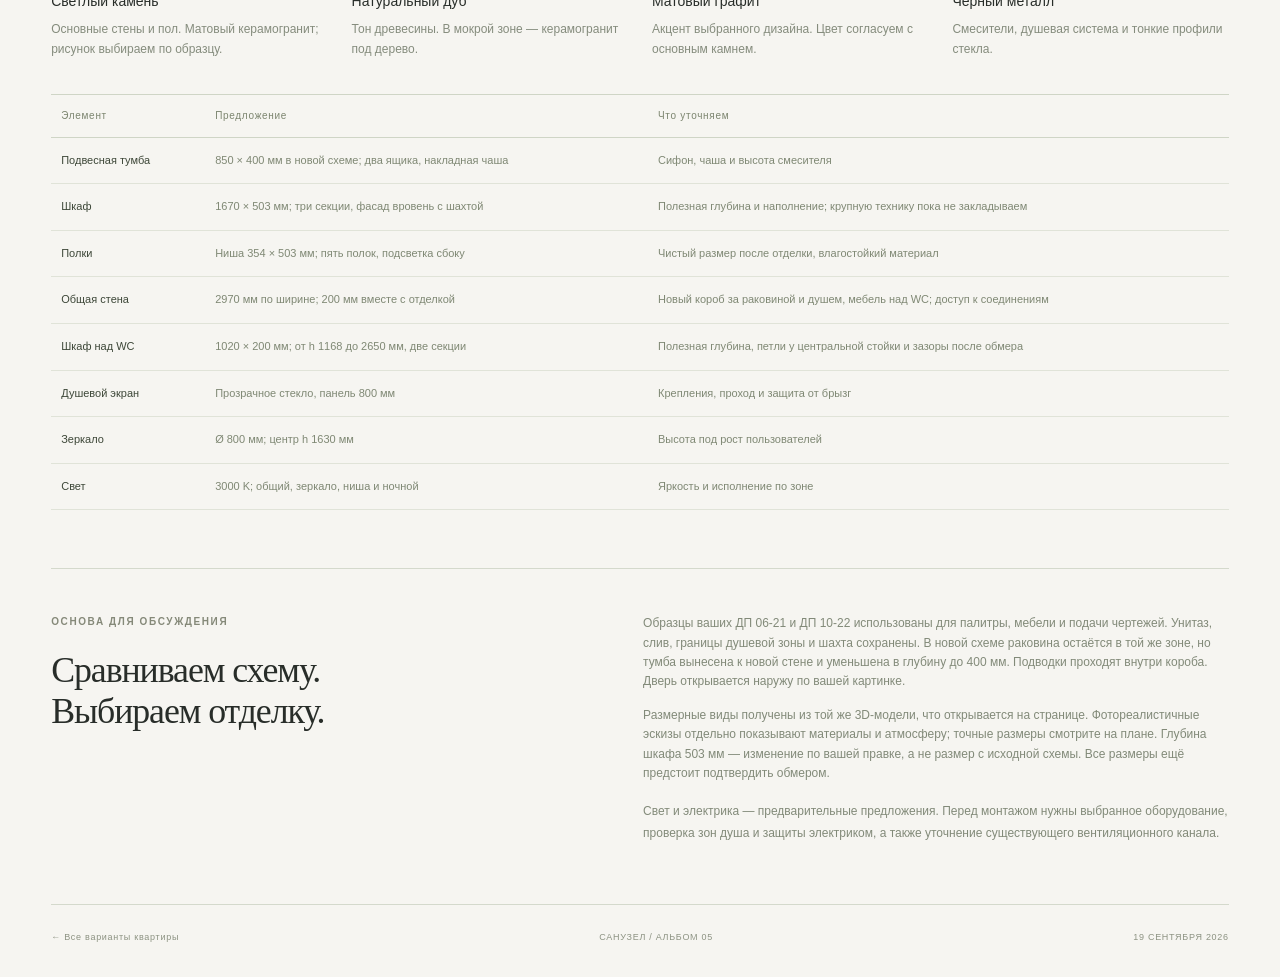
==== commit 225d9c4d: "Unify bathroom wall and add flush storage, 2026 finishes and towel warmer" ====
--- a/bathroom.html
+++ b/bathroom.html
@@ -1,17 +1,27 @@
 <!doctype html>
-<html lang="ru"><head><meta charset="utf-8"><meta name="viewport" content="width=device-width,initial-scale=1"><meta name="theme-color" content="#f6f5f1"><title>Санузел · три дизайна и детали</title><link rel="icon" href="assets/favicon.svg"><link rel="stylesheet" href="bathroom.css?v=4"><script type="importmap">{"imports":{"three":"./vendor/three.module.js"}}</script></head>
+<html lang="ru"><head><meta charset="utf-8"><meta name="viewport" content="width=device-width,initial-scale=1"><meta name="theme-color" content="#f6f5f1"><title>Санузел · три дизайна и детали</title><link rel="icon" href="assets/favicon.svg"><link rel="stylesheet" href="bathroom.css?v=5"><script type="importmap">{"imports":{"three":"./vendor/three.module.js"}}</script></head>
 <body>
-<header><a class="back" href="index.html?v=6">← К планировкам</a><a class="brand" href="bathroom.html?v=4">КВАРТИРА <span>/ ДЕТАЛИ</span></a><button id="share" class="outline">Поделиться ↗</button></header>
+<header><a class="back" href="index.html?v=6">← К планировкам</a><a class="brand" href="bathroom.html?v=5">КВАРТИРА <span>/ ДЕТАЛИ</span></a><button id="share" class="outline">Поделиться ↗</button></header>
 <main>
-<section class="hero" id="design"><div class="hero-copy"><p class="eyebrow">САНУЗЕЛ У ВХОДА · РЕДАКЦИЯ 04</p><h1>Одно место.<br>Три <em>характера.</em></h1><p class="lead">Камень и дуб, тёплый травертин или олива с орехом. Сравните три отделки и две схемы душа. В новом варианте стекло защищает WC, а умывальник и инсталляцию объединяет общая полка.</p><a href="#variants" class="primary">Выбрать дизайн <span>↗</span></a><div class="hero-facts"><div><strong>2,97 × 2,28</strong><small>м · до собственных обмеров</small></div><div><strong>3 дизайна</strong><small>8 ракурсов каждого</small></div></div></div><figure class="hero-image"><img id="hero-render" src="assets/bath-r4-protected-stone-wall.webp" alt="Общая композиция: умывальник, WC, стекло рядом с унитазом и душ на стене инсталляции" fetchpriority="high"><figcaption><b id="hero-caption">01 / КАМЕНЬ И ДУБ</b><span>Снимок геометрии из интерактивной модели</span></figcaption></figure></section>
-<nav class="chapter-nav" aria-label="Разделы альбома"><a href="#variants">01 <span>Дизайны</span></a><a href="#model">02 <span>3D</span></a><a href="#details">03 <span>Детали</span></a><a href="#drawings">04 <span>Чертежи</span></a><a href="#materials">05 <span>Материалы</span></a></nav>
+<section class="hero" id="design"><div class="hero-copy"><p class="eyebrow">САНУЗЕЛ У ВХОДА · РЕДАКЦИЯ 05</p><h1>Одно место.<br>Три <em>характера.</em></h1><p class="lead">Одна ровная стена за раковиной, WC и душем. Встроенный шкаф над инсталляцией и три отделки: камень с дубом, олива с орехом, глина со сталью. Сравните 3D, крупные виды и визуализации материалов.</p><a href="#variants" class="primary">Выбрать дизайн <span>↗</span></a><div class="hero-facts"><div><strong>2,97 × 2,28</strong><small>м · до собственных обмеров</small></div><div><strong>3 дизайна</strong><small>11 ракурсов каждого</small></div></div></div><figure class="hero-image"><img id="hero-render" src="assets/bath-photo-r5-stone-wall.jpg" alt="Общая композиция: умывальник, WC, стекло рядом с унитазом и душ на стене инсталляции" fetchpriority="high"><figcaption><b id="hero-caption">01 / КАМЕНЬ И ДУБ</b><span id="hero-image-kind">Фотореалистичный эскиз по 3D-модели</span></figcaption></figure></section>
+<nav class="chapter-nav" aria-label="Разделы альбома"><a href="#photographs">↗ <span>Визуализации</span></a><a href="#variants">01 <span>Дизайны</span></a><a href="#model">02 <span>3D</span></a><a href="#details">03 <span>Детали</span></a><a href="#drawings">04 <span>Чертежи</span></a><a href="#materials">05 <span>Материалы</span></a></nav>
 <section id="variants" class="variants-section"><div class="section-heading"><div><p class="eyebrow">ВЫБИРАЕМ АТМОСФЕРУ</p><h2>Три способа собрать интерьер</h2></div><p>Выбор меняет отделку в 3D,<br>крупных видах и развёртках.</p></div><div id="design-options" class="design-grid"></div><div class="design-summary" aria-live="polite"><div><p id="design-tag" class="eyebrow"></p><h3 id="design-name"></h3></div><p id="design-description"></p><p id="design-tradeoff"></p></div></section>
-<section id="arrangements" class="arrangement-section"><div class="section-heading"><div><p class="eyebrow">ДВЕ СХЕМЫ ДУША</p><h2>Стекло со стороны унитаза</h2></div><p>В новом варианте вход со стороны шахты.<br>Полки и мокрая зона остаются на месте.</p></div><div id="arrangement-options" class="arrangement-options" role="group" aria-label="Расположение душа"></div><p id="arrangement-description" class="arrangement-description" aria-live="polite"></p><p class="note">Длина стекла 800 мм; свободный участок входа около 777 мм. Это геометрический просвет до креплений. Перенос смесителя требует новых подводок внутри короба и уточнения доступа к соединениям. Старое решение сохранено для сравнения.</p></section>
-<section class="review-strip" aria-label="Что исправлено"><article><b>01 / Общая плоскость</b><p>Шкаф 1670 × 503 мм, включая фасад. На исходной картинке было 700 мм; глубину уменьшили по вашей правке. Шахта сохранена.</p></article><article><b>02 / Стекло у WC</b><p>В новой схеме стекло отделяет WC от душа. Смеситель на стене инсталляции; её участок за душем поднят до потолка.</p></article><article><b>03 / Общая линия</b><p>Над тумбой и инсталляцией проходит полка h 1150 мм. Промежуток 170 мм закрыт у стены. Ниша справа от шахты сохранена.</p></article></section>
-<section id="model" class="model-section"><div class="section-heading"><div><p class="eyebrow">РАССТАНОВКА И ДЕТАЛИ</p><h2>Посмотрите со своей стороны</h2></div><p>Вращайте модель и меняйте свет.<br>Кнопки возвращают к заданным ракурсам.</p></div><div class="studio"><div class="model-main"><div id="view-controls" class="toolbar" role="group" aria-label="Ракурс модели"></div><div id="bath-viewer"><p id="loading">Загружаем модель…</p></div><div class="model-caption"><span id="view-caption">Общий вид со срезом ближних стен</span><button id="snapshot" class="text-button">Сохранить PNG ↓</button></div></div><aside><p class="eyebrow">СЦЕНАРИИ СВЕТА</p><div class="light-controls" role="group" aria-label="Освещение"><button data-light="day" aria-pressed="true"><span>01</span><div><b>Утро</b><small>Потолок и зеркало</small></div><i>○</i></button><button data-light="evening" aria-pressed="false"><span>02</span><div><b>Вечер</b><small>Ниша и контур душа</small></div><i>◐</i></button><button data-light="night" aria-pressed="false"><span>03</span><div><b>Ночь</b><small>Свет под тумбой</small></div><i>●</i></button></div><div class="layout-key"><p class="eyebrow">ОСНОВНЫЕ РАЗМЕРЫ</p><p><b>Шкаф</b><span>1670 × 503 мм</span></p><p><b>Ниша</b><span>354 × 503 мм</span></p><p><b>Тумба</b><span>850 × 500 мм</span></p><p><b>Душ</b><span>1100 × 1577 мм</span></p><p><b>Дверь</b><span>800 мм · наружу</span></p></div><a href="assets/shower-reference.jpg" target="_blank" rel="noreferrer" class="text-link">Исходная схема ↗</a><p class="note">Свет показан без расчёта освещённости. В общих видах ближние стены и зеркало на них скрыты для обзора. Потолок принят 2650 мм.</p></aside></div></section>
+<section id="arrangements" class="arrangement-section"><div class="section-heading"><div><p class="eyebrow">ТРИ РЕШЕНИЯ СТЕНЫ</p><h2>Одна плоскость. Всё на месте.</h2></div><p>Новая схема — стена от раковины до душа.<br>Ранние варианты оставлены для сравнения.</p></div><div id="arrangement-options" class="arrangement-options" role="group" aria-label="Решение общей стены"></div><p id="arrangement-description" class="arrangement-description" aria-live="polite"></p><p class="note">Длина стекла 800 мм; свободный участок входа около 777 мм. Это геометрический просвет до креплений. Перенос смесителя требует новых подводок внутри короба и уточнения доступа к соединениям. Старое решение сохранено для сравнения.</p></section>
+<section id="photographs" class="photo-section"><div class="section-heading"><div><p class="eyebrow">9 ФОТОРЕАЛИСТИЧНЫХ ЭСКИЗОВ · 3 ДЛЯ КАЖДОЙ ОТДЕЛКИ</p><h2>Почувствовать материалы</h2></div><p>Новая единая стена · <span id="photo-design-name">Камень и дуб</span><br><a href="#variants" class="text-link">Сменить отделку ↑</a></p></div><div id="photo-gallery" class="photo-grid"></div><p class="note">AI-визуализации созданы по обновлённой модели с единой стеной. Они показывают характер материалов и света. Размеры и проходы проверяйте на плане: рисунок отделки, отражения, фурнитура и модели сантехники здесь эскизные. Полотенцесушитель добавлен позднее и показан отдельно в 3D и на схеме; на этих эскизах он ещё не изображён. Нажмите на изображение, чтобы открыть его целиком.</p></section>
+<section class="review-strip" aria-label="Что исправлено"><article><b>01 / Общая плоскость</b><p>Шкаф 1670 × 503 мм, включая фасад. На исходной картинке было 700 мм; глубину уменьшили по вашей правке. Шахта сохранена.</p></article><article><b>02 / Стекло у WC</b><p>В новой схеме стекло отделяет WC от душа. Смеситель на стене инсталляции; её участок за душем поднят до потолка.</p></article><article><b>03 / Единая стена</b><p>В новой схеме вся стена в одной плоскости: раковина, шкаф над WC и душ. Шкаф 1020 × 200 мм; открытой полки нет.</p></article></section>
+<section id="model" class="model-section"><div class="section-heading"><div><p class="eyebrow">РАССТАНОВКА И ДЕТАЛИ</p><h2>Посмотрите со своей стороны</h2></div><p>Вращайте модель и меняйте свет.<br>Кнопки возвращают к заданным ракурсам.</p></div><div class="studio"><div class="model-main"><div id="view-controls" class="toolbar" role="group" aria-label="Ракурс модели"></div><div id="bath-viewer"><p id="loading">Загружаем модель…</p></div><div class="model-caption"><span id="view-caption">Общий вид со срезом ближних стен</span><button id="snapshot" class="text-button">Сохранить PNG ↓</button></div></div><aside><p class="eyebrow">СЦЕНАРИИ СВЕТА</p><div class="light-controls" role="group" aria-label="Освещение"><button data-light="day" aria-pressed="true"><span>01</span><div><b>Утро</b><small>Потолок и зеркало</small></div><i>○</i></button><button data-light="evening" aria-pressed="false"><span>02</span><div><b>Вечер</b><small>Ниша и контур душа</small></div><i>◐</i></button><button data-light="night" aria-pressed="false"><span>03</span><div><b>Ночь</b><small>Свет под тумбой</small></div><i>●</i></button></div><div class="layout-key"><p class="eyebrow">ОСНОВНЫЕ РАЗМЕРЫ</p><p><b>Шкаф</b><span>1670 × 503 мм</span></p><p><b>Ниша</b><span>354 × 503 мм</span></p><p><b>Тумба</b><span id="vanity-size">850 × 400 мм</span></p><p><b>Душ</b><span>1100 × 1577 мм</span></p><p><b>Дверь</b><span>800 мм · наружу</span></p></div><a href="assets/shower-reference.jpg" target="_blank" rel="noreferrer" class="text-link">Исходная схема ↗</a><p class="note">Свет показан без расчёта освещённости. В общих видах ближние стены и зеркало на них скрыты для обзора. Потолок принят 2650 мм.</p></aside></div></section>
 <section id="details" class="details-section"><div class="section-heading"><div><p class="eyebrow">КРУПНЫЕ ВИДЫ</p><h2>Разобрать по деталям</h2></div><p>Откройте любой вид в 3D.<br>Изображения соответствуют выбранной отделке.</p></div><div id="detail-gallery" class="detail-grid"></div></section>
-<section id="drawings" class="drawings-section"><div class="section-heading"><div><p class="eyebrow">АЛЬБОМ ЧЕРТЕЖЕЙ</p><h2>Расстановка, свет, электрика</h2></div><button id="print" class="outline">Печать текущего листа ↗</button></div><div class="sheet-tabs" role="group" aria-label="Лист проекта"><button data-sheet="layout" aria-pressed="true"><span>02</span> Расстановка</button><button data-sheet="light" aria-pressed="false"><span>03</span> Свет</button><button data-sheet="power" aria-pressed="false"><span>04</span> Электрика</button><button data-sheet="elevation" aria-pressed="false"><span>05</span> Развёртки</button></div><div class="sheet-layout"><article class="drawing-paper"><div class="paper-title"><b id="sheet-title">План расстановки</b><span id="sheet-subtitle"></span></div><div id="drawing"></div><div class="titleblock"><span>КВАРТИРА / САНУЗЕЛ</span><span>ЭСКИЗ · 18.09.2026</span><b id="sheet-number">ЛИСТ 02</b></div></article><div class="sheet-notes"><p class="eyebrow">ОБОЗНАЧЕНИЯ И ПРИВЯЗКИ</p><div id="sheet-items"></div><p id="sheet-note" class="note"></p><p class="note">Все размеры в мм. Высоты от чистого пола. Размеры соседей — временная основа; отделка уменьшит чистые размеры ниши.</p></div></div></section>
-<section id="materials" class="material-section"><div class="section-heading"><div><p class="eyebrow">ПАЛИТРА ВЫБРАННОГО ДИЗАЙНА</p><h2 id="material-heading">Камень и дуб</h2></div><p>Цвета и фактуры — ориентиры для подбора.<br>Образцы материалов проверяем вместе.</p></div><div id="material-grid" class="material-grid"></div><div class="spec-wrap"><table><thead><tr><th>Элемент</th><th>Предложение</th><th>Что уточняем</th></tr></thead><tbody><tr><td>Подвесная тумба</td><td>850 × 500 мм; два ящика, накладная чаша</td><td>Сифон, чаша и высота смесителя</td></tr><tr><td>Шкаф</td><td>1670 × 503 мм; три секции, фасад вровень с шахтой</td><td>Полезная глубина и наполнение; крупную технику пока не закладываем</td></tr><tr><td>Полки</td><td>Ниша 354 × 503 мм; пять полок, подсветка сбоку</td><td>Чистый размер после отделки, влагостойкий материал</td></tr><tr><td>Связь тумбы с инсталляцией</td><td>Добор 170 × 200 мм у стены; полка h 1150 мм</td><td>Тумба не расширяется; учесть смеситель под полкой и доступ к коммуникациям</td></tr><tr><td>Душевой экран</td><td>Прозрачное стекло, панель 800 мм</td><td>Крепления, проход и защита от брызг</td></tr><tr><td>Зеркало</td><td>Ø 800 мм; центр h 1630 мм</td><td>Высота под рост пользователей</td></tr><tr><td>Свет</td><td>3000 K; общий, зеркало, ниша и ночной</td><td>Яркость и исполнение по зоне</td></tr></tbody></table></div></section>
-<section class="project-note"><div><p class="eyebrow">ОСНОВА ДЛЯ ОБСУЖДЕНИЯ</p><h2>Сравниваем схему.<br>Выбираем отделку.</h2></div><div><p>Образцы ваших ДП 06‑21 и ДП 10‑22 использованы для палитры, мебели и подачи чертежей. Унитаз, раковина, слив, границы душевой зоны и шахта сохранены; переносится только душевая система внутри зоны. Дверь открывается наружу по вашей картинке.</p><p>Новые изображения получены из той же 3D-модели, что открывается на странице. Глубина шкафа 503 мм — изменение по вашей правке, а не размер с исходной схемы. Все размеры ещё предстоит подтвердить обмером.</p><p class="note">Свет и электрика — предварительные предложения. Перед монтажом нужны выбранное оборудование, проверка зон душа и защиты электриком, а также уточнение существующего вентиляционного канала.</p></div></section>
-<footer><a href="index.html?v=6">← Все варианты квартиры</a><span>САНУЗЕЛ / АЛЬБОМ 04</span><span>18 СЕНТЯБРЯ 2026</span></footer>
-</main><div id="toast" role="status" aria-live="polite"></div><script type="module" src="bathroom.js?v=4"></script></body></html>
+<section id="drawings" class="drawings-section"><div class="section-heading"><div><p class="eyebrow">АЛЬБОМ ЧЕРТЕЖЕЙ</p><h2>Расстановка, свет, электрика</h2></div><button id="print" class="outline">Печать текущего листа ↗</button></div><div class="sheet-tabs" role="group" aria-label="Лист проекта"><button data-sheet="layout" aria-pressed="true"><span>02</span> Расстановка</button><button data-sheet="light" aria-pressed="false"><span>03</span> Свет</button><button data-sheet="power" aria-pressed="false"><span>04</span> Электрика</button><button data-sheet="elevation" aria-pressed="false"><span>05</span> Развёртки</button></div><div class="sheet-layout"><article class="drawing-paper"><div class="paper-title"><b id="sheet-title">План расстановки</b><span id="sheet-subtitle"></span></div><div id="drawing"></div><div class="titleblock"><span>КВАРТИРА / САНУЗЕЛ</span><span>ЭСКИЗ · 19.09.2026</span><b id="sheet-number">ЛИСТ 02</b></div></article><div class="sheet-notes"><p class="eyebrow">ОБОЗНАЧЕНИЯ И ПРИВЯЗКИ</p><div id="sheet-items"></div><p id="sheet-note" class="note"></p><p class="note">Все размеры в мм. Высоты от чистого пола. Размеры соседей — временная основа; отделка уменьшит чистые размеры ниши.</p></div></div></section>
+<section id="towel-warmer" class="trends-section"><div class="section-heading"><div><p class="eyebrow">ЭЛЕКТРИЧЕСКАЯ СУШКА / H1</p><h2>Место для тёплого полотенца</h2></div><p>Основной вариант показан в 3D,<br>на плане и на развёртке входной стены.</p></div><div class="trend-grid"><article><small>01 / ОСНОВНОЙ ВАРИАНТ</small><h3>На боковой стене у тумбы</h3><p>Участок между проёмом и общей стеной — 460 мм. Компактный прибор шириной 300 мм и высотой 800 мм размещаем от h 1250 мм, вылет до 90 мм. В эскизе сложенное полотенце висит выше чаши и не попадает в проём.</p><p>Удобен для одного банного полотенца или двух небольших. Для одновременной сушки двух больших полотенец места мало.</p><a href="#model">Ракурс «Полотенцесушитель» в 3D ↑</a></article><article><small>02 / НЕСТАНДАРТНАЯ АЛЬТЕРНАТИВА</small><h3>Узкий вертикальный прибор</h3><p>Один или два тонких нагреваемых столбика визуально легче лесенки. Рассматривать их можно на той же боковой стене, но нужно проверить высоту над тумбой, крепления и размер висящего полотенца. Типоразмер 1200 мм автоматически сюда не переносим.</p><a href="https://sunerzha.com/blog/articles/trend-goda-vybiraem-uzkiy-elektricheskiy-polotentsesushitel/" target="_blank" rel="noreferrer">Примеры узких моделей · Сунержа ↗</a></article><article><small>03 / ПОЧЕМУ НЕ В ДРУГОМ МЕСТЕ</small><h3>Сохраняем доступ к мебели</h3><p>У большого шкафа прибор и полотенце могут попасть в ход створки. Над WC находятся дверцы нового шкафа. На шахте со стороны душа — мокрая зона, поэтому этот участок для электрической сушки в эскизе не выбираю.</p><a href="https://www.margaroli.com/en/products/electric_heatedtowelrails/3582" target="_blank" rel="noreferrer">Пример компактного формата · Margaroli Mini ↗</a></article></div><p class="note">На модели условный прибор, а не точная модель бренда. Для выбранного изделия проверяем монтажные зазоры, температуру у мебели, положение полотенца и доступ к управлению. E3 — кандидат скрытого вывода; исполнение для ванной и электрическую защиту уточняет электрик по паспорту прибора.</p></section>
+<section id="trends" class="trends-section"><div class="section-heading"><div><p class="eyebrow">ОРИЕНТИРЫ 2026 · ПРОВЕРЕНО 19.09.2026</p><h2>Что берём в этот санузел</h2></div><p>Тренды — отправная точка.<br>Ниже — наш выбор для этой комнаты.</p></div><div class="trend-grid">
+<article><small>01 / ПОВЕРХНОСТИ</small><h3>Матовая фактура и цельная стена</h3><p>Ceramics of Italy отмечает природные текстуры, спокойные оттенки и непрерывную отделку. Здесь предлагаю светлый керамогранит на общей стене и полу; без травертина и дополнительных уступов.</p><a href="https://www.ceramica.info/articoli/primavera-estate-2026-i-trend-nelle-superfici-ceramiche/amp/" target="_blank" rel="noreferrer">Ceramics of Italy · июнь 2026 ↗</a></article>
+<article><small>02 / ЦВЕТ</small><h3>Олива, глина, натуральное дерево</h3><p>Природные зелёные, глиняные и кофейные тона входят в отчёт сезона. Для небольшой комнаты оставляю цвет на одной боковой стене душа; остальное — светлая база и дерево.</p><a href="https://www.ceramica.info/articoli/primavera-estate-2026-i-trend-nelle-superfici-ceramiche/amp/" target="_blank" rel="noreferrer">Палитры сезона ↗</a></article>
+<article><small>03 / ДУШ И СМЕСИТЕЛИ</small><h3>Один металл, удобное управление</h3><p>Актуальная Raindance Alive показывает лаконичную форму, несколько отделок и водосберегающие версии. Для нашей схемы: верхний и ручной душ, термостат на общей стене; металл согласован со смесителем и кнопкой WC.</p><a href="https://pro.hansgrohe.com/hansgrohe/product-lines/raindance-alive" target="_blank" rel="noreferrer">hansgrohe · Raindance Alive ↗</a></article>
+<article><small>04 / МЕБЕЛЬ</small><h3>Закрытое хранение без выступов</h3><p>Современные мебельные серии совмещают подвесные тумбы и закрытые шкафы с согласованными фасадами. Здесь — заказной неглубокий шкаф над WC, две секции и фасады вровень с камнем.</p><a href="https://www.duravit.com/en-en/products/bathroom-furniture/bathroom-cabinets/" target="_blank" rel="noreferrer">Duravit · мебель для ванной ↗</a></article>
+<article><small>05 / ЧАША И СТОЛЕШНИЦА</small><h3>Мягкая форма на тонкой плоскости</h3><p>В актуальных коллекциях раковину и смеситель проектируют как единый узел. Нам подойдёт компактная овальная чаша и настенный смеситель; их вылеты подберём вместе для тумбы глубиной 400 мм.</p><a href="https://pro.hansgrohe.com/hansgrohe/product-lines/avalegra" target="_blank" rel="noreferrer">hansgrohe · подход Avalegra ↗</a></article>
+<article><small>06 / СВЕТ</small><h3>Три спокойных сценария</h3><p>В обзоре hansgrohe 2026 акцент на комфорте и персональных сценариях света. Здесь предлагаю отдельно включать потолок, зеркало с нишей и ночной свет под тумбой. Все три режима можно сравнить в 3D.</p><a href="https://www.hansgrohe.com.sg/magazine/home/bathroom-trends" target="_blank" rel="noreferrer">hansgrohe · тренды 2026 ↗</a></article>
+</div><p class="note">Это наша интерпретация тенденций и примеры производителей, а не спецификация покупок. Изображения не изображают точные модели этих брендов. Наличие, размеры и совместимость оборудования подбираем после обмеров.</p></section>
+<section id="materials" class="material-section"><div class="section-heading"><div><p class="eyebrow">ПАЛИТРА ВЫБРАННОГО ДИЗАЙНА</p><h2 id="material-heading">Камень и дуб</h2></div><p>Цвета и фактуры — ориентиры для подбора.<br>Образцы материалов проверяем вместе.</p></div><div id="material-grid" class="material-grid"></div><div class="spec-wrap"><table><thead><tr><th>Элемент</th><th>Предложение</th><th>Что уточняем</th></tr></thead><tbody><tr><td>Подвесная тумба</td><td>850 × 400 мм в новой схеме; два ящика, накладная чаша</td><td>Сифон, чаша и высота смесителя</td></tr><tr><td>Шкаф</td><td>1670 × 503 мм; три секции, фасад вровень с шахтой</td><td>Полезная глубина и наполнение; крупную технику пока не закладываем</td></tr><tr><td>Полки</td><td>Ниша 354 × 503 мм; пять полок, подсветка сбоку</td><td>Чистый размер после отделки, влагостойкий материал</td></tr><tr><td>Общая стена</td><td>2970 мм по ширине; 200 мм вместе с отделкой</td><td>Новый короб за раковиной и душем, мебель над WC; доступ к соединениям</td></tr><tr><td>Шкаф над WC</td><td>1020 × 200 мм; от h 1168 до 2650 мм, две секции</td><td>Полезная глубина, петли у центральной стойки и зазоры после обмера</td></tr><tr><td>Душевой экран</td><td>Прозрачное стекло, панель 800 мм</td><td>Крепления, проход и защита от брызг</td></tr><tr><td>Зеркало</td><td>Ø 800 мм; центр h 1630 мм</td><td>Высота под рост пользователей</td></tr><tr><td>Свет</td><td>3000 K; общий, зеркало, ниша и ночной</td><td>Яркость и исполнение по зоне</td></tr></tbody></table></div></section>
+<section class="project-note"><div><p class="eyebrow">ОСНОВА ДЛЯ ОБСУЖДЕНИЯ</p><h2>Сравниваем схему.<br>Выбираем отделку.</h2></div><div><p>Образцы ваших ДП 06‑21 и ДП 10‑22 использованы для палитры, мебели и подачи чертежей. Унитаз, слив, границы душевой зоны и шахта сохранены. В новой схеме раковина остаётся в той же зоне, но тумба вынесена к новой стене и уменьшена в глубину до 400 мм. Подводки проходят внутри короба. Дверь открывается наружу по вашей картинке.</p><p>Размерные виды получены из той же 3D-модели, что открывается на странице. Фотореалистичные эскизы отдельно показывают материалы и атмосферу; точные размеры смотрите на плане. Глубина шкафа 503 мм — изменение по вашей правке, а не размер с исходной схемы. Все размеры ещё предстоит подтвердить обмером.</p><p class="note">Свет и электрика — предварительные предложения. Перед монтажом нужны выбранное оборудование, проверка зон душа и защиты электриком, а также уточнение существующего вентиляционного канала.</p></div></section>
+<footer><a href="index.html?v=6">← Все варианты квартиры</a><span>САНУЗЕЛ / АЛЬБОМ 05</span><span>19 СЕНТЯБРЯ 2026</span></footer>
+</main><div id="toast" role="status" aria-live="polite"></div><script type="module" src="bathroom.js?v=5"></script></body></html>
--- a/bathroom.css
+++ b/bathroom.css
@@ -1,6 +1,6 @@
 *{box-sizing:border-box}html{scroll-behavior:smooth;scroll-padding-top:85px}body{margin:0;background:#f6f5f1;color:#282d29;font:14px/1.6 -apple-system,BlinkMacSystemFont,'Segoe UI',sans-serif}button,a{-webkit-tap-highlight-color:transparent}a{color:inherit;text-decoration:none}button{font:inherit;color:inherit;cursor:pointer}button:focus-visible,a:focus-visible{outline:3px solid #9a7d4f;outline-offset:4px}header{height:78px;padding:0 4%;display:flex;align-items:center;justify-content:space-between;gap:20px;border-bottom:1px solid #ddded7}.brand{font-weight:700;letter-spacing:.15em;font-size:12px}.brand span{font-weight:400;color:#878b80}.back{font-size:12px}.outline{background:none;border:1px solid #caccbf;padding:10px 17px;font-size:12px}.outline:hover{background:#eeeee5}main{max-width:1600px;margin:auto;padding:0 4%}h1,h2,h3,p,figure{margin:0}h1,h2{font-family:Georgia,'Times New Roman',serif;font-weight:400}h1{font-size:clamp(54px,5.5vw,86px);line-height:1.01;letter-spacing:-.045em}h1 em{color:#7f856b;font-weight:400}h2{font-size:clamp(28px,2.8vw,40px);line-height:1.14;letter-spacing:-.03em}.eyebrow{font-size:10px;letter-spacing:.16em;font-weight:600;color:#858979;margin-bottom:20px}.hero{display:grid;grid-template-columns:.78fr 1.5fr;gap:5%;padding:46px 0 38px;align-items:center}.hero .eyebrow{margin-bottom:24px}.lead{font-size:13px;color:#777e71;max-width:310px;margin:24px 0;line-height:1.8}.primary{display:inline-flex;gap:36px;background:#3d483e;color:#fff;padding:13px 18px;font-size:12px}.primary:hover{background:#59654f}.hero-facts{display:flex;gap:30px;margin-top:40px;padding-top:20px;border-top:1px solid #d9ddd0}.hero-facts strong{display:block;font-size:16px;font-weight:500}.hero-facts small{font-size:10px;color:#8a8f80}.hero-image{position:relative}.hero-image img{width:100%;aspect-ratio:1.28;object-fit:cover;display:block}.hero-image figcaption{display:flex;justify-content:space-between;gap:14px;padding:12px 0 0;font-size:9px;color:#8b8d81}.hero-image figcaption b{font-weight:500;letter-spacing:.12em}.chapter-nav{display:flex;justify-content:space-between;border-block:1px solid #d8dbd0;padding:20px 0;gap:20px;font-size:11px;color:#8e9286}.chapter-nav a{display:flex;gap:20px}.chapter-nav span{font-size:12px;color:#404b3e}.section-heading{display:flex;align-items:end;justify-content:space-between;gap:24px;margin-bottom:28px}.section-heading .eyebrow{margin-bottom:14px}.section-heading>p{font-size:12px;color:#7f8576;text-align:right}.model-section,.drawings-section,.material-section{padding:58px 0;scroll-margin-top:20px}.studio{display:grid;grid-template-columns:minmax(0,1fr) 270px;border:1px solid #d6d9cd}.model-main{min-width:0;background:#e9e7e1}.toolbar{display:flex;border-bottom:1px solid #d2d5cb;padding:10px 12px;gap:5px}.toolbar button{border:0;background:none;font-size:11px;padding:8px 13px}.toolbar button[aria-pressed=true]{background:#3f4a40;color:white}.toolbar .save{margin-left:auto}#bath-viewer{height:530px;position:relative;touch-action:none}#bath-viewer canvas{display:block;width:100%;height:100%}#loading{position:absolute;inset:45% 15%;text-align:center;font-size:12px}.model-caption{display:flex;justify-content:space-between;gap:14px;padding:12px 18px;font-size:9px;color:#898c80}aside{padding:26px;background:#f9f8f4;border-left:1px solid #d6d9cd}.light-controls{display:grid;gap:8px}.light-controls button{display:flex;align-items:center;text-align:left;gap:12px;padding:13px 10px;border:1px solid #d8dccf;background:none}.light-controls button>span{font-size:10px;color:#959a88}.light-controls b{font-size:12px;font-weight:500;display:block}.light-controls small{display:block;font-size:10px;color:#909680}.light-controls i{margin-left:auto;font-size:21px;font-style:normal}.light-controls button[aria-pressed=true]{background:#3f4b40;border-color:#3f4b40;color:white}.light-controls button[aria-pressed=true] small{color:#c3cbb9}.layout-key{margin:30px 0 20px}.layout-key .eyebrow{margin-bottom:12px}.layout-key p:not(.eyebrow){display:flex;justify-content:space-between;padding:9px 0;border-bottom:1px solid #e1e2d9;font-size:11px}.layout-key b{font-weight:500}.layout-key span{color:#939984}.text-link{font-size:11px;text-decoration:underline;text-underline-offset:4px}.note{font-size:10px;color:#929789;line-height:1.8;margin-top:18px}.drawings-section{border-top:1px solid #d8dbd0}.sheet-tabs{display:flex;border-bottom:1px solid #d5d9cb;margin:10px 0 24px;gap:12px}.sheet-tabs button{padding:13px 17px;border:0;border-bottom:2px solid transparent;background:none;font-size:12px}.sheet-tabs span{font-size:10px;margin-right:10px;color:#9a9c8d}.sheet-tabs button[aria-pressed=true]{border-color:#43503d;color:#43503d}.sheet-layout{display:grid;grid-template-columns:minmax(0,1fr) 260px;gap:30px;align-items:start}.drawing-paper{background:#fff;border:1px solid #d9dcd3;padding:22px 20px 0;min-width:0}.paper-title{display:flex;align-items:center;justify-content:space-between;border-bottom:1px solid #dedfd7;padding-bottom:13px;gap:10px}.paper-title b{font-weight:500;font-size:13px}.paper-title span{font-size:10px;color:#929886}#drawing svg{width:100%;height:auto;display:block}.titleblock{display:flex;justify-content:space-between;border-top:1px solid #888f80;font-size:8px;letter-spacing:.09em;margin:0 -1px;padding:12px 0;gap:10px}.sheet-notes article{padding:12px 0;border-bottom:1px solid #dddfd6}.sheet-notes h3{font-size:12px;font-weight:500}.sheet-notes article p{font-size:11px;color:#858d7c;margin-top:5px}.sheet-notes .eyebrow{margin-bottom:4px}.material-section{border-top:1px solid #d8dbd0}.material-grid{display:grid;grid-template-columns:repeat(4,1fr);gap:24px}.swatch{height:148px;position:relative}.swatch span{position:absolute;left:12px;bottom:10px;background:#ffffffc9;padding:2px 6px;font-size:9px}.marble{background:repeating-linear-gradient(151deg,#e9e7dd 0,#e6e4da 25px,#a6a79c66 26px,#f0eee5 28px,#e5e2d6 53px)}.timber{background:repeating-linear-gradient(92deg,#b59069,#bda17c 7px,#a07b5238 8px,#c5a780 13px)}.charcoal{background:#464c46}.olive{background:repeating-linear-gradient(90deg,#657052 0,#657052 30px,#949981 31px,#586249 33px,#586249 61px)}.material-grid h3{font-size:14px;font-weight:500;margin:17px 0 8px}.material-grid p{font-size:12px;color:#858c7d}.spec-wrap{overflow:auto;margin-top:35px}table{border-collapse:collapse;width:100%;min-width:580px;font-size:11px;text-align:left}th{font-size:10px;letter-spacing:.07em;font-weight:500;color:#7c856f;border-block:1px solid #cfd5c6;padding:13px 10px}td{padding:14px 10px;border-bottom:1px solid #e0e3d8;color:#7f8874}td:first-child{color:#3d4738}.project-note{border-top:1px solid #d4d9cc;padding:45px 0;display:grid;grid-template-columns:1fr 1.3fr;gap:12%}.project-note p:not(.eyebrow){font-size:12px;color:#828a79;margin-bottom:15px}footer{padding:25px 0 32px;border-top:1px solid #d4d9cc;display:flex;justify-content:space-between;gap:18px;font-size:9px;letter-spacing:.08em;color:#8c9282}#toast{display:none;position:fixed;bottom:24px;left:50%;transform:translateX(-50%);background:#354430;color:#fff;padding:12px 20px;font-size:12px;z-index:20;max-width:90vw}#toast.show{display:block}
-/* Two shower arrangements preserve the fixed fixtures and room envelope. */
-.arrangement-section{padding:40px 0;border-bottom:1px solid #d8dbd0}.arrangement-options{display:grid;grid-template-columns:1fr 1fr;gap:16px}.arrangement-options button{padding:22px;background:#faf9f5;border:1px solid #d2d6cb;text-align:left}.arrangement-options button[aria-pressed=true]{background:#e8eddf;border-color:#3e5140;box-shadow:0 0 0 1px #3e5140}.arrangement-options small{display:block;font-size:10px;color:#7c866f;margin-bottom:8px}.arrangement-options b{font:23px Georgia,serif}.arrangement-description{margin-top:20px;max-width:870px;font-size:13px;color:#6c785f}svg .ledge-plan{fill:none;stroke:#9b8666;stroke-width:1.5;stroke-dasharray:5 4}@media(max-width:750px){.arrangement-options{grid-template-columns:1fr;gap:10px}.arrangement-options button{padding:18px}.arrangement-options b{font-size:22px}}@media print{.arrangement-section{display:none}}
+/* Three wall arrangements preserve the fixed fixtures and room envelope. */
+.arrangement-section{padding:40px 0;border-bottom:1px solid #d8dbd0}.arrangement-options{display:grid;grid-template-columns:repeat(3,1fr);gap:16px}.arrangement-options button{padding:22px;background:#faf9f5;border:1px solid #d2d6cb;text-align:left}.arrangement-options button[aria-pressed=true]{background:#e8eddf;border-color:#3e5140;box-shadow:0 0 0 1px #3e5140}.arrangement-options small{display:block;font-size:10px;color:#7c866f;margin-bottom:8px}.arrangement-options b{font:23px Georgia,serif}.arrangement-description{margin-top:20px;max-width:870px;font-size:13px;color:#6c785f}svg .ledge-plan{fill:none;stroke:#9b8666;stroke-width:1.5;stroke-dasharray:5 4}@media(max-width:750px){.arrangement-options{grid-template-columns:1fr;gap:10px}.arrangement-options button{padding:18px}.arrangement-options b{font-size:22px}}@media print{.arrangement-section{display:none}}
 /* Three material studies and geometry-derived detail images. */
 .variants-section,.details-section{padding:55px 0;border-bottom:1px solid #d8dbd0;scroll-margin-top:20px}.design-grid{display:grid;grid-template-columns:repeat(3,1fr);gap:20px}.design-card{padding:0;text-align:left;background:#faf9f5;border:1px solid #d2d6cb;overflow:hidden}.design-card[aria-pressed=true]{border-color:#3e5140;box-shadow:0 0 0 2px #3e5140}.design-card img{width:100%;aspect-ratio:1.5;object-fit:cover;display:block}.design-card-copy{display:grid;padding:20px;gap:9px}.design-card small{font-size:9px;letter-spacing:.11em;color:#818775}.design-card b{font-family:Georgia,serif;font-size:25px;font-weight:400}.mini-palette{display:flex;gap:7px}.mini-palette i{width:22px;height:22px;border-radius:50%;border:1px solid #00000010}.choice-label{font-size:10px;color:#6e7a65}.design-card[aria-pressed=true] .choice-label{font-weight:700;color:#37472f}.design-summary{display:grid;grid-template-columns:.8fr 1.1fr 1fr;gap:30px;margin-top:28px;align-items:start}.design-summary h3{font:25px Georgia,serif}.design-summary .eyebrow{margin-bottom:9px}.design-summary>p{font-size:12px;color:#78816d}.review-strip{display:grid;grid-template-columns:repeat(3,1fr);gap:30px;margin:30px 0;padding:25px;background:#eceee5}.review-strip b{font-size:12px;font-weight:500}.review-strip p{font-size:11px;margin-top:10px;color:#76816b}.toolbar{flex-wrap:wrap}.toolbar button{padding:8px 10px}.text-button{border:0;background:none;font-size:10px;white-space:nowrap}.model-caption{align-items:center}.detail-grid{display:grid;grid-template-columns:1fr 1fr;gap:32px 26px}.detail-grid button{border:0;background:#e9e7e1;padding:0;width:100%;position:relative;text-align:left}.detail-grid img{width:100%;aspect-ratio:1.45;object-fit:cover;display:block}.detail-grid button span{position:absolute;right:12px;bottom:12px;background:#f9f8f1ed;padding:8px 12px;font-size:10px}.detail-grid h3{font-size:17px;font-weight:500;margin:15px 0 7px}.detail-grid p{font-size:12px;color:#7f8874;max-width:520px}.material-grid .swatch{background-image:none}.material-grid .marble{background-image:repeating-linear-gradient(145deg,transparent 0,transparent 70px,#8b8b801a 71px,transparent 74px)}.material-grid .timber{background-image:repeating-linear-gradient(91deg,transparent,transparent 7px,#ffffff1a 8px,#49302024 10px,transparent 12px)}.material-grid .travertine{background-image:repeating-linear-gradient(0deg,transparent 0,transparent 8px,#ffffff38 10px,transparent 12px)}.hero-image img{object-fit:contain;background:#e9e7e1;aspect-ratio:1.25}.hero h1{font-size:clamp(48px,5.1vw,79px)}svg .niche{fill:var(--accent,#c5c8b9);stroke:#748068}svg .alignment{stroke:#648575;stroke-width:1.8;stroke-dasharray:7 4}svg[style] .cabinet{fill:var(--cabinet)}svg[style] .elev-wall{fill:var(--stone)}svg[style] .timber{fill:var(--wood)}
 @media(max-width:750px){.variants-section,.details-section{padding:32px 0}.design-grid{grid-template-columns:1fr;gap:14px}.design-card{display:grid;grid-template-columns:1.1fr 1fr;align-items:center}.design-card img{aspect-ratio:1.05;height:100%;object-fit:cover}.design-card-copy{padding:13px;gap:7px}.design-card b{font-size:22px}.design-card small{font-size:8px}.design-summary{grid-template-columns:1fr;gap:12px;margin-top:23px}.review-strip{grid-template-columns:1fr;gap:18px;padding:22px}.review-strip p{font-size:12px}.detail-grid{grid-template-columns:1fr;gap:28px}.detail-grid img{aspect-ratio:1.15;object-fit:contain}.toolbar button{font-size:10px;padding:8px}.hero h1{font-size:45px}.hero-copy{grid-template-columns:1fr}.hero .lead{max-width:100%}.hero-image img{aspect-ratio:1.15}.chapter-nav span{font-size:10px}.model-caption{font-size:9px}.detail-grid h3{font-size:17px}}
@@ -10,3 +10,11 @@
 @media(min-width:1450px){#bath-viewer{height:650px}}@media(max-width:1000px){.hero{gap:4%;grid-template-columns:.8fr 1.2fr}.hero-image img{aspect-ratio:.9}.hero-facts{gap:16px}.hero-image figcaption{display:block}.hero-image figcaption span{display:block;margin-top:5px}.studio{grid-template-columns:minmax(0,1fr) 240px}aside{padding:20px}#bath-viewer{height:460px}.sheet-layout{grid-template-columns:minmax(0,1fr) 225px;gap:20px}.section-heading>p{max-width:240px}.material-grid{gap:15px}}
 @media(max-width:750px){header{height:65px;padding:0 5%}.brand{font-size:10px}.brand span{display:none}.back{font-size:10px}.outline{padding:8px 12px;font-size:10px}main{padding:0 5%}.hero{grid-template-columns:1fr;padding:28px 0;gap:24px}.hero-copy{display:grid;grid-template-columns:1fr 1fr;gap:12px 18px}.hero-copy .eyebrow{grid-column:1/-1;margin:0 0 5px}.hero h1{font-size:52px}.hero .lead{font-size:12px;margin:0;align-self:center}.hero .primary{grid-column:1/-1;width:max-content;margin-top:6px}.hero-facts{grid-column:1/-1;margin-top:7px;padding-top:13px}.hero-image img{aspect-ratio:1.3}.hero-image figcaption{display:flex;font-size:8px}.hero-image figcaption span{margin:0;text-align:right}.chapter-nav{gap:7px;padding:16px 0}.chapter-nav a{gap:7px;font-size:9px}.chapter-nav span{font-size:10px}.section-heading{display:block;margin-bottom:22px}.section-heading>p{text-align:left;max-width:none;font-size:11px;margin-top:14px}.section-heading>.outline{margin-top:15px}.model-section,.drawings-section,.material-section{padding:34px 0}.studio{grid-template-columns:1fr}aside{border-left:0;border-top:1px solid #d6d9cd}.light-controls{grid-template-columns:repeat(3,1fr);gap:5px}.light-controls button{padding:10px 7px;gap:5px}.light-controls button>span,.light-controls i{display:none}.light-controls b{font-size:11px}.light-controls small{font-size:9px}.layout-key{margin:23px 0 16px;display:grid;grid-template-columns:1fr 1fr;gap:0 20px}.layout-key .eyebrow{grid-column:1/-1}.layout-key p:not(.eyebrow){font-size:10px}.toolbar{gap:0;padding:8px}.toolbar button{padding:8px 10px;font-size:10px}#bath-viewer{height:440px}.model-caption{font-size:8px;padding:10px 12px}.model-caption span:last-child{display:none}.sheet-tabs{gap:0;overflow-x:auto}.sheet-tabs button{white-space:nowrap;padding:11px 10px;font-size:10px}.sheet-tabs span{margin-right:4px;font-size:8px}.sheet-layout{grid-template-columns:1fr}.drawing-paper{padding:14px 6px 0}.paper-title{padding-inline:8px}.paper-title b{font-size:11px}.paper-title span{font-size:8px;max-width:130px;text-align:right}.titleblock{font-size:6px;padding:9px 5px}.sheet-notes{display:grid;grid-template-columns:1fr}.sheet-notes article p{font-size:12px}.material-grid{grid-template-columns:1fr 1fr;gap:25px 18px}.swatch{height:115px}.project-note{grid-template-columns:1fr;gap:25px}.project-note h2{font-size:29px}footer{font-size:8px;flex-wrap:wrap}.eyebrow{font-size:9px}}
 @media print{@page{size:A4 landscape;margin:12mm}body{background:white}header,.hero,.chapter-nav,.model-section,.material-section,.project-note,footer,.sheet-tabs,.section-heading,#toast{display:none}main{padding:0;max-width:none}.drawings-section{border:0;padding:0}.sheet-layout{grid-template-columns:2.4fr 1fr;gap:20px}.drawing-paper{border:0;padding:0;break-inside:avoid}#drawing svg{max-height:155mm}.sheet-notes article{padding:6px 0}.sheet-notes h3{font-size:10px}.sheet-notes article p,.note{font-size:8px}.titleblock{font-size:7px}.sheet-notes .eyebrow{font-size:8px}}
+
+svg .upper-storage-plan{fill:#79745c22;stroke:#706e58;stroke-width:1.8;stroke-dasharray:5 3}
+
+.photo-section,.trends-section{padding:64px 0;border-bottom:1px solid #d8dbd0}.photo-grid{display:grid;grid-template-columns:1fr 1fr;gap:24px}.photo-grid figure{margin:0;min-width:0}.photo-grid figure:first-child{grid-column:1/-1}.photo-grid a{display:block;position:relative;background:#e4e0d7;overflow:hidden}.photo-grid img{width:100%;height:auto;display:block;aspect-ratio:1478/1064;object-fit:contain}.photo-grid figure:first-child img{max-height:790px}.photo-grid a span{position:absolute;right:14px;bottom:14px;background:#f8f7f0ed;color:#273027;padding:8px 12px;font-size:11px}.photo-grid figcaption{padding:13px 0;font-size:13px;color:#66715e}.photo-grid figcaption b{margin-right:10px;font-size:10px;color:#909785}.trend-grid{display:grid;grid-template-columns:repeat(3,1fr);gap:20px}.trend-grid article{border-top:1px solid #bfc6b4;padding:23px 0}.trend-grid small{font-size:10px;color:#7a846e}.trend-grid h3{font:25px/1.15 Georgia,serif;margin:14px 0}.trend-grid p{font-size:13px;line-height:1.7;color:#63705b}.trend-grid a{font-size:11px;text-underline-offset:4px;color:#4b6047}.photo-section .note,.trends-section>.note{max-width:890px;margin-top:20px}@media(max-width:750px){.photo-grid,.trend-grid{grid-template-columns:1fr}.photo-grid{gap:15px}.photo-section,.trends-section{padding:38px 0}.trend-grid{gap:4px}.photo-grid a span{font-size:10px}}@media print{.photo-section,.trends-section{display:none}}
+
+.chapter-nav{flex-wrap:wrap;row-gap:14px}
+
+svg .heater-plan{fill:#c5baa740;stroke:#9d7b45;stroke-width:1.6}svg .upper-storage-elevation .cabinet-line{stroke:#eee5d3}
